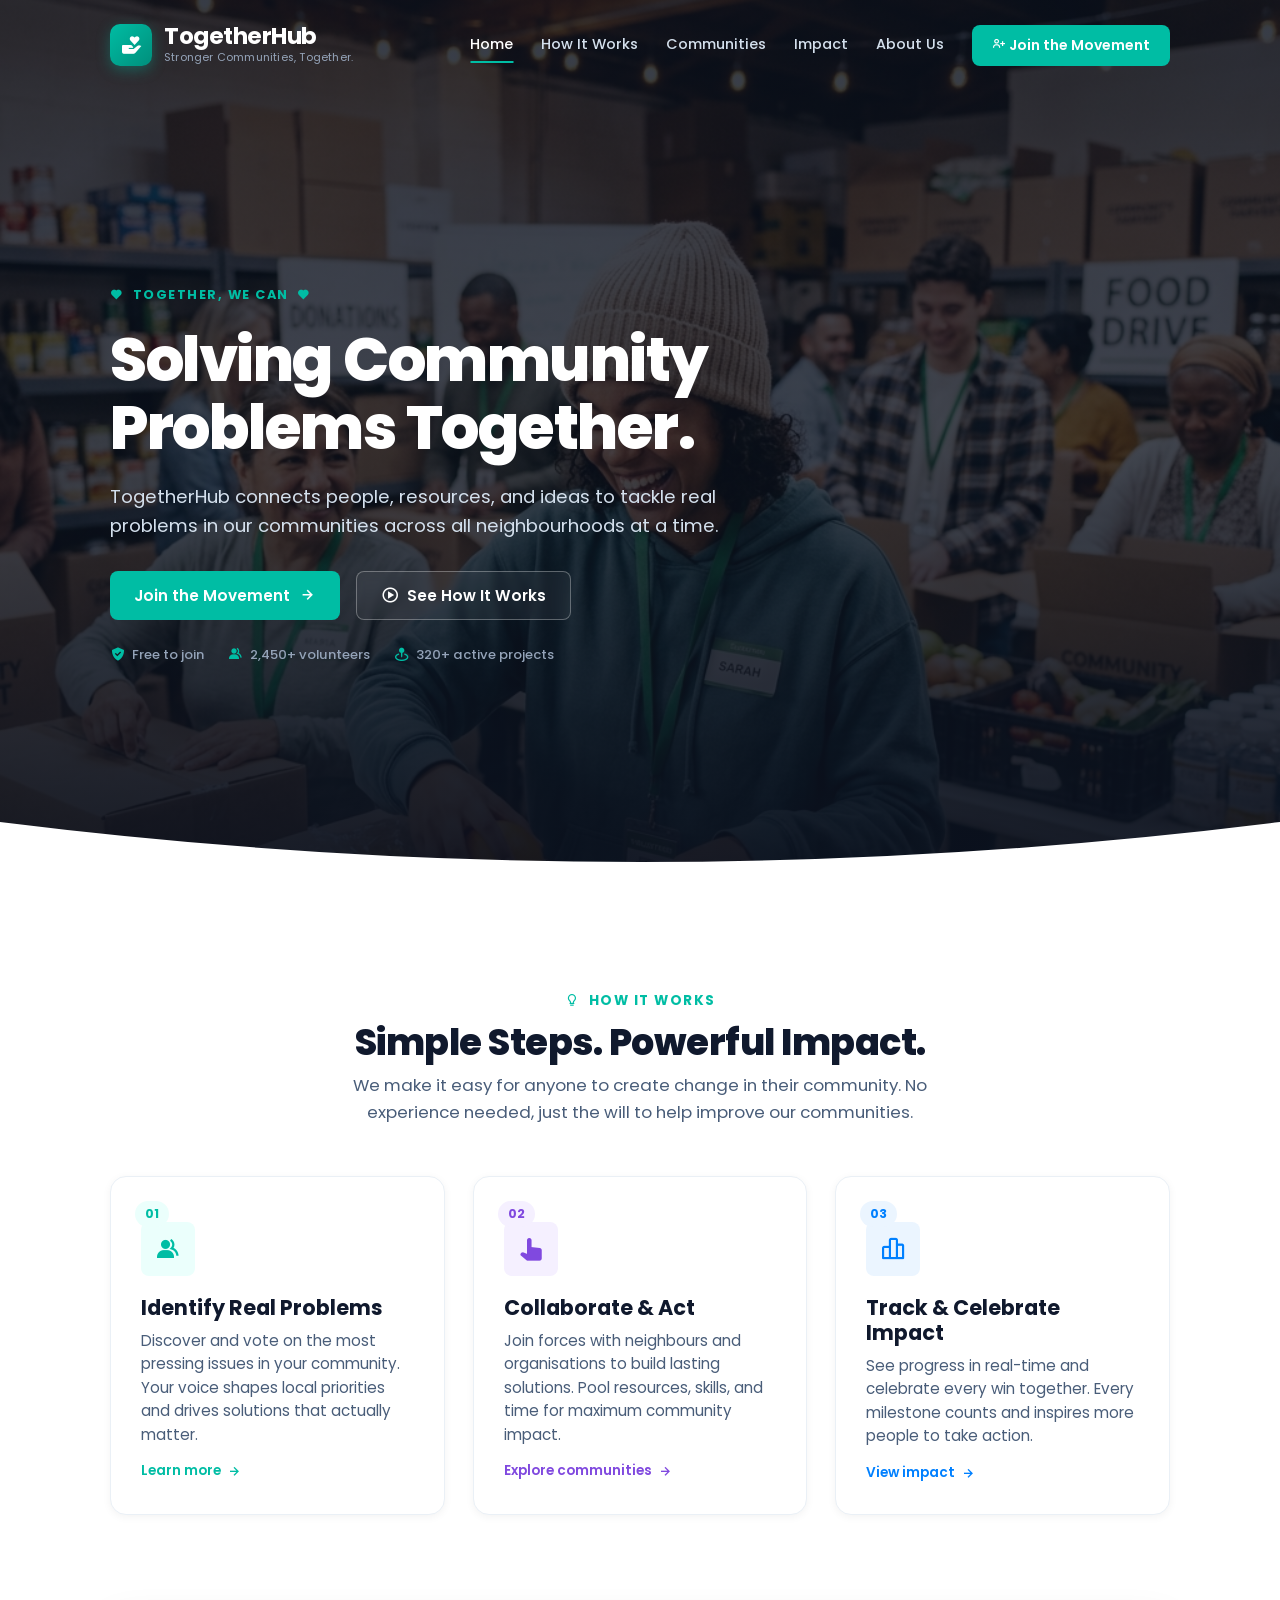
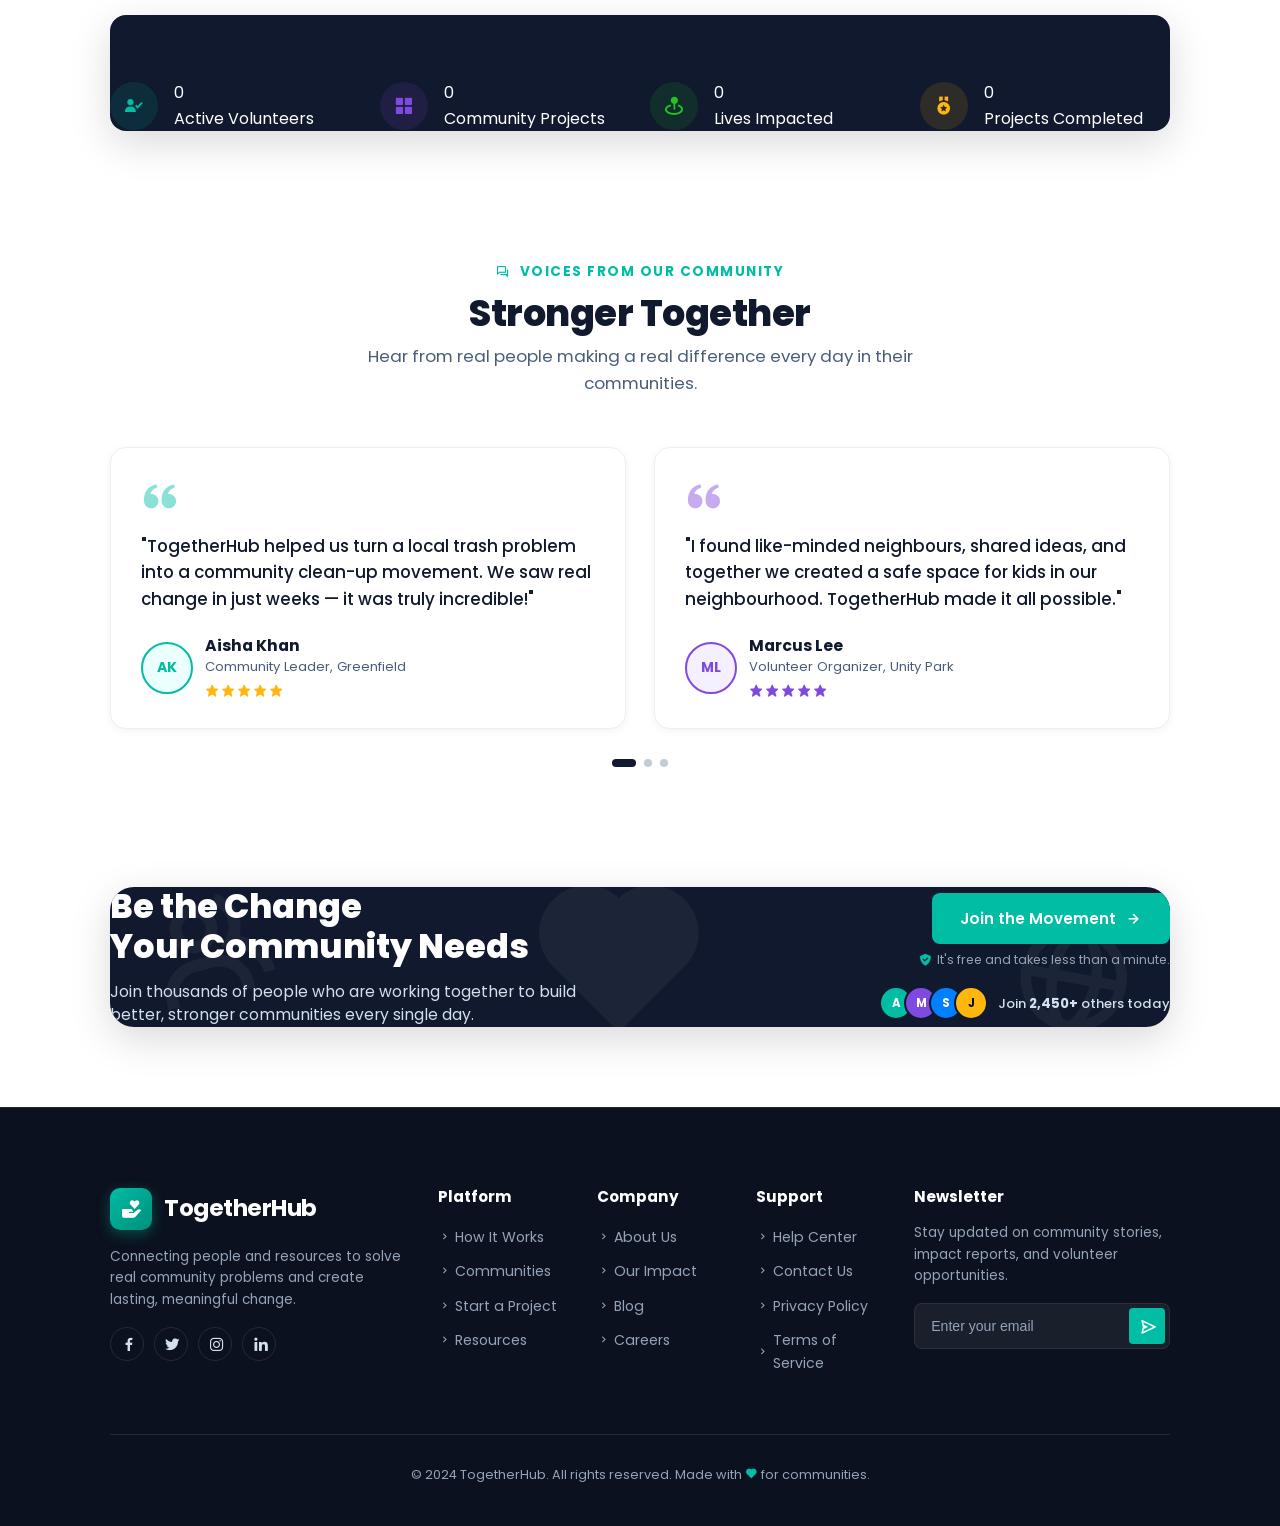
==== index.html @ 61bf92a9 "I refactored the  code structure for improved readability and maintainability" ====
<!DOCTYPE html>
<html lang="en">
<head>
  <meta charset="UTF-8">
  <meta name="viewport" content="width=device-width, initial-scale=1.0">
  <meta name="description" content="TogetherHub connects people, resources, and ideas to solve community problems and create positive local impact. Join the movement today.">
  <title>TogetherHub | Empowering Communities</title>

  <!-- Boxicons Icon Library -->
  <link href='https://unpkg.com/boxicons@2.1.4/css/boxicons.min.css' rel='stylesheet'>
  <!-- Font Awesome Icon Library -->
  <link rel="stylesheet" href="https://cdnjs.cloudflare.com/ajax/libs/font-awesome/6.5.0/css/all.min.css">
  <link rel="stylesheet" href="style.css">

</head>
<body>

  <!-- DYNAMIC STICKY NAVIGATION HEADER-->
  <header>
    <div class="container flex-between">

      <!-- Brand Logo — uses logo-icon-box with Boxicon -->
      <a href="index.html" class="logo-link" id="logo-anchor">
        <div class="logo-icon-box">
          <i class='bx bxs-donate-heart'></i>
        </div>
        <div class="logo-text-wrapper">
          <span class="logo-title">TogetherHub</span>
          <span class="logo-subtitle">Stronger Communities, Together.</span>
        </div>
      </a>

      <!-- Desktop Navigation Menu -->
      <nav class="nav-menu" id="navigation-bar">
        <a href="index.html"        class="nav-link active">Home</a>
        <a href="how-it-works.html" class="nav-link">How It Works</a>
        <a href="communities.html"  class="nav-link">Communities</a>
        <a href="impact.html"       class="nav-link">Impact</a>
        <a href="about-us.html"     class="nav-link">About Us</a>
        <button class="btn-header" data-modal-target="modal-join">
          <i class='bx bx-user-plus'></i> Join the Movement
        </button>
      </nav>

      <!-- Mobile Hamburger Trigger -->
      <div class="menu-toggle" id="mobile-menu-trigger">
        <span></span><span></span><span></span>
      </div>
    </div>
  </header>

  <!-- HERO SECTION -->
  <section class="hero" id="hero-showcase">
    <div class="container">
      <div class="hero-content">

        <!-- Tagline badge -->
        <span class="hero-badge">
          <i class='bx bxs-heart'></i>
          Together, We Can
          <i class='bx bxs-heart'></i>
        </span>

        <!-- Main headline -->
        <h1 class="hero-title">Solving Community<br>Problems Together.</h1>

        <!-- Supporting description -->
        <p class="hero-description">
          TogetherHub connects people, resources, and ideas to tackle real problems in
          our communities across all neighbourhoods at a time.
        </p>

        <!-- Call to action buttons -->
        <div class="hero-cta">
          <button class="btn btn-primary" data-modal-target="modal-join">
            Join the Movement <i class='bx bx-right-arrow-alt'></i>
          </button>
          <button class="btn btn-secondary" data-modal-target="modal-video">
            <i class='bx bx-play-circle'></i> See How It Works
          </button>
        </div>

        <!-- Quick trust signals -->
        <div class="hero-trust">
          <div class="trust-item">
            <i class='bx bxs-check-shield'></i>
            <span>Free to join</span>
          </div>
          <div class="trust-item">
            <i class='bx bxs-group'></i>
            <span>2,450+ volunteers</span>
          </div>
          <div class="trust-item">
            <i class='bx bxs-map-pin'></i>
            <span>320+ active projects</span>
          </div>
        </div>
      </div>
    </div>

    <!-- Organic convex curve cutout at bottom -->
    <div class="hero-curve-container">
      <svg class="hero-curve-svg" viewBox="0 0 1440 80" preserveAspectRatio="none" xmlns="http://www.w3.org/2000/svg">
        <path d="M0,0 Q720,80 1440,0 L1440,80 L0,80 Z"></path>
      </svg>
    </div>
  </section>

  <!-- HOW IT WORKS — 3 FLEXBOX CARDS-->
  <section class="card-section" id="how-it-works-preview">
    <div class="container">
      <div class="section-header">
        <span class="section-tagline">
          <i class='bx bx-bulb'></i> How It Works
        </span>
        <h2 class="section-title">Simple Steps. Powerful Impact.</h2>
        <p class="section-subtitle">
          We make it easy for anyone to create change in their community. No experience needed, just the will to help improve our communities.
        </p>
      </div>

      <!-- Three Flexbox Step Cards -->
      <div class="card-grid" id="steps-card-layout">

        <!-- Card 01: Identify -->
        <article class="card-item step-1">
          <span class="card-badge-num">01</span>
          <div class="card-icon-box flex-center">
            <i class='bx bxs-group'></i>
          </div>
          <h3 class="card-title">Identify Real Problems</h3>
          <p class="card-desc">
            Discover and vote on the most pressing issues in your community.
            Your voice shapes local priorities and drives solutions that actually matter.
          </p>
          <a href="how-it-works.html" class="card-cta-link">
            Learn more <i class='bx bx-right-arrow-alt'></i>
          </a>
        </article>

        <!-- Card 02: Collaborate -->
        <article class="card-item step-2">
          <span class="card-badge-num">02</span>
          <div class="card-icon-box flex-center">
            <i class='bx bxs-hand-up'></i>
          </div>
          <h3 class="card-title">Collaborate &amp; Act</h3>
          <p class="card-desc">
            Join forces with neighbours and organisations to build lasting solutions.
            Pool resources, skills, and time for maximum community impact.
          </p>
          <a href="communities.html" class="card-cta-link">
            Explore communities <i class='bx bx-right-arrow-alt'></i>
          </a>
        </article>

        <!-- Card 03: Track -->
        <article class="card-item step-3">
          <span class="card-badge-num">03</span>
          <div class="card-icon-box flex-center">
            <i class='bx bx-bar-chart-alt-2'></i>
          </div>
          <h3 class="card-title">Track &amp; Celebrate Impact</h3>
          <p class="card-desc">
            See progress in real-time and celebrate every win together.
            Every milestone counts and inspires more people to take action.
          </p>
          <a href="impact.html" class="card-cta-link">
            View impact <i class='bx bx-right-arrow-alt'></i>
          </a>
        </article>

      </div>
    </div>
  </section>

  <!-- REAL IMPACT STATS BANNER-->
  <section class="stats-banner-section" id="impact-banner">
    <div class="container">
      <div class="stats-banner-box">
        <h2 class="stats-banner-title">Real Impact. Real Change.</h2>

        <div class="stats-banner-grid">

          <!-- Stat 1: Volunteers -->
          <div class="stats-banner-item volunteers">
            <div class="stats-banner-icon flex-center">
              <i class='bx bxs-user-check'></i>
            </div>
            <div class="stats-banner-text">
              <!-- data-target triggers count-up animation; data-suffix sets the unit -->
              <span class="stats-number" data-target="2450" data-suffix="+">0</span>
              <span class="stats-label">Active Volunteers</span>
            </div>
          </div>

          <!-- Stat 2: Projects -->
          <div class="stats-banner-item projects">
            <div class="stats-banner-icon flex-center">
              <i class='bx bxs-grid-alt'></i>
            </div>
            <div class="stats-banner-text">
              <span class="stats-number" data-target="320" data-suffix="+">0</span>
              <span class="stats-label">Community Projects</span>
            </div>
          </div>

          <!-- Stat 3: Lives Impacted -->
          <div class="stats-banner-item impacted">
            <div class="stats-banner-icon flex-center">
              <i class='bx bxs-map-pin'></i>
            </div>
            <div class="stats-banner-text">
              <span class="stats-number" data-target="18750" data-suffix="+">0</span>
              <span class="stats-label">Lives Impacted</span>
            </div>
          </div>

          <!-- Stat 4: Completion Rate -->
          <div class="stats-banner-item completed">
            <div class="stats-banner-icon flex-center">
              <i class='bx bxs-medal'></i>
            </div>
            <div class="stats-banner-text">
              <span class="stats-number" data-target="95" data-suffix="%">0</span>
              <span class="stats-label">Projects Completed</span>
            </div>
          </div>

        </div>
      </div>
    </div>
  </section>

  <!-- =========================================
       STRONGER TOGETHER — TESTIMONIALS
       ========================================= -->
  <section class="testimonials-section" id="voice-stories">
    <div class="container">
      <div class="section-header">
        <span class="section-tagline">
          <i class='bx bx-conversation'></i> Voices From Our Community
        </span>
        <h2 class="section-title">Stronger Together</h2>
        <p class="section-subtitle">
          Hear from real people making a real difference every day in their communities.
        </p>
      </div>

      <!-- Testimonial Flexbox Grid -->
      <div class="testimonial-grid">

        <!-- Card 1: Aisha Khan -->
        <article class="testimonial-card-item">
          <!-- Boxicon quote icon replaces old SVG -->
          <i class='bx bxs-quote-alt-left testimonial-quote-icon'></i>
          <p class="testimonial-quote-text">
            "TogetherHub helped us turn a local trash problem into a community clean-up
            movement. We saw real change in just weeks — it was truly incredible!"
          </p>
          <div class="testimonial-author-box">
            <!-- Initials avatar replaces SVG placeholder -->
            <div class="testimonial-avatar-img avatar-teal">AK</div>
            <div class="testimonial-author-info">
              <span class="testimonial-author-name">Aisha Khan</span>
              <span class="testimonial-author-role">Community Leader, Greenfield</span>
              <div class="testimonial-stars">
                <i class='bx bxs-star'></i><i class='bx bxs-star'></i>
                <i class='bx bxs-star'></i><i class='bx bxs-star'></i>
                <i class='bx bxs-star'></i>
              </div>
            </div>
          </div>
        </article>

        <!-- Card 2: Marcus Lee -->
        <article class="testimonial-card-item">
          <i class='bx bxs-quote-alt-left testimonial-quote-icon purple-quote'></i>
          <p class="testimonial-quote-text">
            "I found like-minded neighbours, shared ideas, and together we created a
            safe space for kids in our neighbourhood. TogetherHub made it all possible."
          </p>
          <div class="testimonial-author-box">
            <div class="testimonial-avatar-img avatar-purple">ML</div>
            <div class="testimonial-author-info">
              <span class="testimonial-author-name">Marcus Lee</span>
              <span class="testimonial-author-role">Volunteer Organizer, Unity Park</span>
              <div class="testimonial-stars purple-stars">
                <i class='bx bxs-star'></i><i class='bx bxs-star'></i>
                <i class='bx bxs-star'></i><i class='bx bxs-star'></i>
                <i class='bx bxs-star'></i>
              </div>
            </div>
          </div>
        </article>

      </div>

      <!-- Carousel dot indicators -->
      <div class="testimonial-dots" id="carousel-indicators">
        <span class="testimonial-dot active"></span>
        <span class="testimonial-dot"></span>
        <span class="testimonial-dot"></span>
      </div>
    </div>
  </section>

  <!-- =========================================
       BE THE CHANGE — CTA BANNER
       ========================================= -->
  <section class="cta-banner-section" id="be-the-change">
    <div class="container">
      <div class="cta-banner-box">

        <!-- Decorative background icons (aria-hidden so screen readers skip) -->
        <div class="cta-backdrop-icons" aria-hidden="true">
          <i class='bx bx-group cta-bg-icon'></i>
          <i class='bx bxs-heart cta-bg-icon'></i>
          <i class='bx bx-globe cta-bg-icon'></i>
        </div>

        <!-- Left text content -->
        <div class="cta-banner-content">
          <h2 class="cta-banner-title">Be the Change<br>Your Community Needs</h2>
          <p class="cta-banner-desc">
            Join thousands of people who are working together to build better,
            stronger communities every single day.
          </p>
        </div>

        <!-- Right CTA and avatar group -->
        <div class="cta-banner-actions">
          <div class="cta-banner-btn-wrap">
            <button class="btn btn-primary" data-modal-target="modal-join" style="padding: 14px 28px;">
              Join the Movement <i class='bx bx-right-arrow-alt'></i>
            </button>
            <span class="cta-banner-meta">
              <i class='bx bxs-check-shield'></i>
              It's free and takes less than a minute.
            </span>
          </div>

          <!-- Overlapping avatar cluster -->
          <div class="avatar-group-wrap">
            <div class="avatar-group">
              <div class="avatar-group-item avatar-teal-sm">A</div>
              <div class="avatar-group-item avatar-purple-sm">M</div>
              <div class="avatar-group-item avatar-blue-sm">S</div>
              <div class="avatar-group-item avatar-yellow-sm">J</div>
            </div>
            <span class="avatar-group-text">Join <strong>2,450+</strong> others today</span>
          </div>
        </div>

      </div>
    </div>
  </section>

  <!-- =========================================
       5-COLUMN PREMIUM FOOTER
       ========================================= -->
  <footer>
    <div class="container">
      <div class="footer-top">

        <!-- Column 1: Brand -->
        <div class="footer-brand-col">
          <a href="index.html" class="logo-link">
            <div class="logo-icon-box">
              <i class='bx bxs-donate-heart'></i>
            </div>
            <div class="logo-text-wrapper">
              <span class="logo-title" style="color: var(--text-light);">TogetherHub</span>
            </div>
          </a>
          <p class="footer-brand-desc">
            Connecting people and resources to solve real community problems
            and create lasting, meaningful change.
          </p>
          <div class="footer-socials">
            <a href="#" class="footer-social-btn flex-center" aria-label="Facebook"><i class='bx bxl-facebook'></i></a>
            <a href="#" class="footer-social-btn flex-center" aria-label="Twitter"><i class='bx bxl-twitter'></i></a>
            <a href="#" class="footer-social-btn flex-center" aria-label="Instagram"><i class='bx bxl-instagram'></i></a>
            <a href="#" class="footer-social-btn flex-center" aria-label="LinkedIn"><i class='bx bxl-linkedin'></i></a>
          </div>
        </div>

        <!-- Column 2: Platform -->
        <div class="footer-links-col">
          <h4 class="footer-col-title">Platform</h4>
          <ul class="footer-links-list">
            <li><a href="how-it-works.html" class="footer-link"><i class='bx bx-chevron-right'></i> How It Works</a></li>
            <li><a href="communities.html"  class="footer-link"><i class='bx bx-chevron-right'></i> Communities</a></li>
            <li><a href="communities.html"  class="footer-link"><i class='bx bx-chevron-right'></i> Start a Project</a></li>
            <li><a href="#"               class="footer-link"><i class='bx bx-chevron-right'></i> Resources</a></li>
          </ul>
        </div>

        <!-- Column 3: Company -->
        <div class="footer-links-col">
          <h4 class="footer-col-title">Company</h4>
          <ul class="footer-links-list">
            <li><a href="about-us.html" class="footer-link"><i class='bx bx-chevron-right'></i> About Us</a></li>
            <li><a href="impact.html"   class="footer-link"><i class='bx bx-chevron-right'></i> Our Impact</a></li>
            <li><a href="#"           class="footer-link"><i class='bx bx-chevron-right'></i> Blog</a></li>
            <li><a href="#"           class="footer-link"><i class='bx bx-chevron-right'></i> Careers</a></li>
          </ul>
        </div>

        <!-- Column 4: Support -->
        <div class="footer-links-col">
          <h4 class="footer-col-title">Support</h4>
          <ul class="footer-links-list">
            <li><a href="#" class="footer-link"><i class='bx bx-chevron-right'></i> Help Center</a></li>
            <li><a href="#" class="footer-link"><i class='bx bx-chevron-right'></i> Contact Us</a></li>
            <li><a href="#" class="footer-link"><i class='bx bx-chevron-right'></i> Privacy Policy</a></li>
            <li><a href="#" class="footer-link"><i class='bx bx-chevron-right'></i> Terms of Service</a></li>
          </ul>
        </div>

        <!-- Column 5: Newsletter -->
        <div class="footer-news-col">
          <h4 class="footer-col-title" style="cursor:default;">Newsletter</h4>
          <p class="footer-news-desc">
            Stay updated on community stories, impact reports, and volunteer opportunities.
          </p>
          <form class="footer-news-form">
            <input type="email" class="footer-news-input" placeholder="Enter your email" required aria-label="Email address">
            <button type="submit" class="footer-news-btn flex-center">
              <i class='bx bx-send'></i>
            </button>
          </form>
        </div>

      </div>

      <div class="footer-bottom">
        <span>
          &copy; 2024 TogetherHub. All rights reserved.
          Made with <i class='bx bxs-heart' style="color: var(--primary-teal);"></i> for communities.
        </span>
      </div>
    </div>
  </footer>

  <!-- =========================================
       MODAL: JOIN THE MOVEMENT
       ========================================= -->
  <div class="modal-overlay" id="modal-join">
    <div class="modal-content">
      <button class="modal-close" aria-label="Close modal">&times;</button>
      <div class="modal-icon-header">
        <i class='bx bxs-donate-heart'></i>
      </div>
      <h3 class="modal-title">Join TogetherHub Today</h3>
      <p class="modal-desc">
        Create your local profile in under two minutes. Connect with your community and
        join ongoing projects making a real difference.
      </p>
      <form class="validated-form" data-form-type="Profile Signup">
        <div class="form-group">
          <label class="form-label" for="join-name"><i class='bx bx-user'></i> Full Name</label>
          <input type="text" id="join-name" class="form-input" placeholder="Jane Doe" required>
        </div>
        <div class="form-group">
          <label class="form-label" for="join-email"><i class='bx bx-envelope'></i> Email Address</label>
          <input type="email" id="join-email" class="form-input" placeholder="jane@example.com" required>
        </div>
        <div class="form-group">
          <label class="form-label" for="join-location"><i class='bx bx-map-pin'></i> Zip / Postal Code</label>
          <input type="text" id="join-location" class="form-input" placeholder="10001" required>
        </div>
        <button type="submit" class="btn btn-primary btn-form-submit">
          <i class='bx bx-rocket'></i> Register and Get Started
        </button>
      </form>
    </div>
  </div>

  <!-- =========================================
       MODAL: VIDEO WALKTHROUGH
       ========================================= -->
  <div class="modal-overlay" id="modal-video">
    <div class="modal-content" style="max-width:700px; padding:1.5rem; background-color:var(--dark-bg);">
      <button class="modal-close" style="color:var(--text-light);" aria-label="Close modal">&times;</button>
      <div class="video-container" style="position:relative; padding-bottom:56.25%; height:0; overflow:hidden; border-radius:var(--border-radius-sm); margin-top:1.5rem;">
        <iframe
          style="position:absolute; top:0; left:0; width:100%; height:100%; border:none;"
          src="https://www.youtube.com/embed/dQw4w9WgXcQ"
          title="TogetherHub Concept Walkthrough"
          allow="accelerometer; autoplay; clipboard-write; encrypted-media; gyroscope; picture-in-picture"
          allowfullscreen>
        </iframe>
      </div>
    </div>
  </div>

  <!-- Toast Notification Container -->
  <div class="toast-container"></div>

  <!-- Main JavaScript Engine -->
  <script src="main.js"></script>
</body>
</html>
---- style.css ----
/* --- GOOGLE FONTS IMPORT --- */
@import url('https://fonts.googleapis.com/css2?family=Poppins:wght@300;400;500;600;700;800&display=swap');

/* --- CUSTOM PROPERTIES & CORE DESIGN SYSTEM --- */
:root {
  /* Color Palette - Exactly matching the uploaded mockup */
  --primary-teal: hsl(172, 100%, 37%);       /* Mockup Teal */
  --primary-teal-hover: hsl(172, 100%, 32%); /* Darker teal for active/hover */
  --primary-teal-light: hsl(172, 100%, 96%); /* Light teal background for Card 01 */
  
  --accent-purple: hsl(262, 70%, 58%);       /* Mockup Purple for Card 02 */
  --accent-purple-light: hsl(262, 100%, 97%);/* Light purple background */
  
  --accent-blue: hsl(210, 100%, 50%);        /* Mockup Blue for Card 03 */
  --accent-blue-light: hsl(210, 100%, 96%);  /* Light blue background */
  
  --accent-yellow: hsl(42, 100%, 53%);       /* Mockup Yellow Star */
  --accent-yellow-light: hsl(42, 100%, 96%); /* Light yellow background */

  --dark-bg: hsl(222, 47%, 8%);              /* Dark background matching header/hero/footer */
  --dark-banner: hsl(222, 47%, 12%);          /* Mockup dark blue stats/CTA banner */
  --dark-border: hsl(222, 30%, 18%);          /* Subtle dark dividers */
  
  --light-bg: hsl(0, 0%, 100%);               /* White body background */
  --light-bg-alt: hsl(210, 40%, 98%);         /* Very light grey-blue */
  
  --text-dark: hsl(222, 47%, 12%);            /* Bold headline text */
  --text-dark-secondary: hsl(215, 25%, 38%);  /* Muted descriptions */
  --text-dark-muted: hsl(215, 16%, 57%);      /* Placeholder texts */
  
  --text-light: hsl(0, 0%, 100%);             /* Light texts */
  --text-light-secondary: hsl(210, 40%, 88%); /* Subheadings in dark boxes */
  --text-light-muted: hsl(215, 20%, 65%);     /* Muted header taglines */
  
  /* Typography Scale — Poppins for all text */
  --font-family-title: 'Poppins', system-ui, sans-serif;
  --font-family-body: 'Poppins', system-ui, sans-serif;
  
  /* Component Defaults */
  --border-radius-sm: 8px;
  --border-radius-md: 16px;
  --border-radius-lg: 24px;
  --border-radius-full: 9999px;
  
  --transition-fast: 0.2s cubic-bezier(0.4, 0, 0.2, 1);
  --transition-normal: 0.3s cubic-bezier(0.4, 0, 0.2, 1);
  --transition-slow: 0.6s cubic-bezier(0.4, 0, 0.2, 1);
  
  --shadow-sm: 0 2px 8px rgba(0, 0, 0, 0.05);
  --shadow-md: 0 8px 30px rgba(0, 0, 0, 0.08);
  --shadow-lg: 0 12px 40px rgba(0, 0, 0, 0.15);
  --shadow-teal: 0 0 20px rgba(0, 184, 165, 0.3);
  
  --header-height: 90px;
  --max-width-content: 1100px;
}

/* --- RESET & BASIC LAYOUT --- */
*, *::before, *::after {
  box-sizing: border-box;
  margin: 0;
  padding: 0;
}

html {
  scroll-behavior: smooth;
  font-size: 16px;
}

body {
  font-family: var(--font-family-body);
  background-color: var(--light-bg);
  color: var(--text-dark);
  line-height: 1.6;
  -webkit-font-smoothing: antialiased;
}

h1, h2, h3, h4, h5, h6 {
  font-family: var(--font-family-title);
  color: var(--text-dark);
  font-weight: 700;
  line-height: 1.2;
}

a {
  text-decoration: none;
  color: inherit;
  transition: var(--transition-fast);
}

ul {
  list-style: none;
}

img {
  max-width: 100%;
  height: auto;
  display: block;
}

button {
  cursor: pointer;
  font-family: inherit;
  border: none;
  background: none;
  outline: none;
}

/* --- LAYOUT UTILITIES (Flexbox Center) --- */
.container {
  width: 100%;
  max-width: var(--max-width-content);
  margin-left: auto;
  margin-right: auto;
  padding-left: 20px;
  padding-right: 20px;
}

.flex-row {
  display: flex;
  flex-direction: row;
}

.flex-column {
  display: flex;
  flex-direction: column;
}

.flex-wrap {
  flex-wrap: wrap;
}

.flex-center {
  display: flex;
  justify-content: center;
  align-items: center;
}

.flex-between {
  display: flex;
  justify-content: space-between;
  align-items: center;
}

.flex-align-center {
  display: flex;
  align-items: center;
}

/* --- STICKY NAV SYSTEM --- */
header {
  position: absolute;
  top: 0;
  left: 0;
  width: 100%;
  height: var(--header-height);
  z-index: 1000;
  transition: var(--transition-normal);
  background: transparent;
}

header.sticky {
  position: fixed;
  background: hsla(222, 47%, 8%, 0.95);
  backdrop-filter: blur(12px);
  box-shadow: 0 4px 30px rgba(0, 0, 0, 0.15);
  height: 80px;
  border-bottom: 1px solid var(--dark-border);
}

header .container {
  height: 100%;
}

.logo-link {
  display: flex;
  align-items: center;
  gap: 12px;
}

/* Icon-box logo — boxicon inside a teal pill */
.logo-icon-box {
  width: 42px;
  height: 42px;
  background: linear-gradient(135deg, var(--primary-teal), hsl(172, 100%, 28%));
  border-radius: 10px;
  display: flex;
  align-items: center;
  justify-content: center;
  color: var(--text-light);
  font-size: 1.45rem;
  flex-shrink: 0;
  transition: var(--transition-normal);
  box-shadow: 0 4px 14px hsla(172, 100%, 37%, 0.35);
}

.logo-link:hover .logo-icon-box {
  transform: rotate(-8deg) scale(1.08);
  box-shadow: 0 6px 20px hsla(172, 100%, 37%, 0.5);
}

.logo-text-wrapper {
  display: flex;
  flex-direction: column;
}

.logo-title {
  font-family: var(--font-family-title);
  font-size: 1.45rem;
  font-weight: 700;
  color: var(--text-light);
  line-height: 1.1;
  letter-spacing: -0.5px;
}

.logo-subtitle {
  font-size: 0.68rem;
  color: var(--text-light-muted);
  font-weight: 400;
  letter-spacing: 0.2px;
}

.nav-menu {
  display: flex;
  align-items: center;
  gap: 28px;
}

.nav-link {
  font-size: 0.9rem;
  font-weight: 500;
  color: var(--text-light-secondary);
  padding: 6px 0;
  position: relative;
}

.nav-link:hover {
  color: var(--text-light);
}

/* Horizontal line under active navigation node */
.nav-link::after {
  content: '';
  position: absolute;
  bottom: 0;
  left: 50%;
  width: 0;
  height: 2px;
  background-color: var(--primary-teal);
  transition: var(--transition-normal);
  transform: translateX(-50%);
}

.nav-link.active {
  color: var(--text-light);
}

.nav-link.active::after {
  width: 100%;
}

.nav-link:hover::after {
  width: 100%;
}

/* Action button header */
.btn-header {
  padding: 10px 20px;
  border-radius: var(--border-radius-sm);
  background-color: var(--primary-teal);
  color: var(--text-light);
  font-weight: 600;
  font-size: 0.88rem;
  transition: var(--transition-normal);
}

.btn-header:hover {
  background-color: var(--primary-teal-hover);
  transform: translateY(-1px);
  box-shadow: var(--shadow-teal);
}

/* Menu Toggle Icon Mobile */
.menu-toggle {
  display: none;
  flex-direction: column;
  justify-content: space-between;
  width: 26px;
  height: 18px;
  cursor: pointer;
  z-index: 1100;
}

.menu-toggle span {
  display: block;
  height: 2.5px;
  width: 100%;
  background-color: var(--text-light);
  border-radius: var(--border-radius-full);
  transition: var(--transition-normal);
}

/* --- BUTTON COMPONENTS --- */
.btn {
  display: inline-flex;
  align-items: center;
  justify-content: center;
  gap: 8px;
  padding: 12px 24px;
  border-radius: var(--border-radius-sm);
  font-weight: 600;
  font-size: 0.95rem;
  transition: var(--transition-normal);
  position: relative;
}

.btn-primary {
  background-color: var(--primary-teal);
  color: var(--text-light);
}

.btn-primary:hover {
  background-color: var(--primary-teal-hover);
  transform: translateY(-2px);
  box-shadow: var(--shadow-teal);
}

.btn-primary svg {
  transition: var(--transition-fast);
}

.btn-primary:hover svg {
  transform: translateX(3px);
}

.btn-secondary {
  border: 1px solid rgba(255, 255, 255, 0.3);
  color: var(--text-light);
  background-color: rgba(255, 255, 255, 0.05);
  backdrop-filter: blur(4px);
}

.btn-secondary:hover {
  background-color: var(--text-light);
  color: var(--dark-bg);
  border-color: var(--text-light);
  transform: translateY(-2px);
}

.btn-secondary svg {
  transition: var(--transition-fast);
}

.btn-secondary:hover svg {
  transform: scale(1.1);
}

.btn-outline-teal {
  border: 2px solid var(--primary-teal);
  color: var(--primary-teal);
  background-color: transparent;
  font-weight: 600;
}

.btn-outline-teal:hover {
  background-color: var(--primary-teal);
  color: var(--text-light);
  transform: translateY(-2px);
  box-shadow: var(--shadow-teal);
}

/* --- THE HERO AREA --- */
.hero {
  position: relative;
  background-color: var(--dark-bg);
  background-image: linear-gradient(
      180deg,
      rgba(11, 17, 30, 0.82) 0%,
      rgba(11, 17, 30, 0.76) 50%,
      rgba(11, 17, 30, 0.96) 100%
    ),
    url('assets/hero-bg.png');
  background-size: cover;
  background-position: center 25%;
  background-repeat: no-repeat;
  min-height: 100vh;
  padding-top: calc(var(--header-height) + 80px);
  padding-bottom: 120px;
  color: var(--text-light);
  display: flex;
  align-items: center;
  overflow: hidden;
}

.hero-content {
  max-width: 620px;
  position: relative;
  z-index: 10;
  display: flex;
  flex-direction: column;
  gap: 20px;
}

.hero-badge {
  display: inline-flex;
  align-items: center;
  gap: 8px;
  font-size: 0.8rem;
  font-weight: 700;
  letter-spacing: 1.5px;
  color: var(--primary-teal);
  text-transform: uppercase;
}

.hero-title {
  font-size: 3.8rem;
  font-weight: 800;
  color: var(--text-light);
  line-height: 1.12;
  letter-spacing: -1.5px;
}

.hero-description {
  font-size: 1.15rem;
  color: var(--text-light-secondary);
  line-height: 1.6;
  font-weight: 400;
}

.hero-cta {
  display: flex;
  gap: 16px;
  margin-top: 10px;
}

/* Smooth organic curved cutout matching reference mockup */
.hero-curve-container {
  position: absolute;
  bottom: -2px;
  left: 0;
  width: 100%;
  line-height: 0;
  z-index: 20;
}

.hero-curve-svg {
  width: 100%;
  height: 80px;
  fill: var(--light-bg);
}

/* --- "SIMPLE STEPS" CARD SECTION --- */
.card-section {
  padding: 90px 0;
  background-color: var(--light-bg);
}

.section-header {
  text-align: center;
  margin-bottom: 50px;
  max-width: 600px;
  margin-left: auto;
  margin-right: auto;
  display: flex;
  flex-direction: column;
  gap: 8px;
}

.section-tagline {
  color: var(--primary-teal);
  font-size: 0.85rem;
  font-weight: 700;
  text-transform: uppercase;
  letter-spacing: 1.5px;
  
}

.section-title {
  font-size: 2.3rem;
  font-weight: 800;
  color: var(--text-dark);
  letter-spacing: -0.5px;
}

.section-subtitle {
  color: var(--text-dark-secondary);
  font-size: 1.05rem;
  font-weight: 400;
}

/* The horizontal Flexbox grid */
.card-grid {
  display: flex;
  flex-direction: row;
  justify-content: space-between;
  gap: 28px;
  width: 100%;
}

/* Three Spec Cards */
.card-item {
  display: flex;
  flex-direction: column;
  background-color: var(--light-bg);
  border: 1px solid hsl(210, 40%, 94%);
  border-radius: var(--border-radius-md);
  padding: 30px;
  flex: 1 1 30%;
  transition: all var(--transition-normal);
  box-shadow: var(--shadow-sm);
  position: relative;
}

.card-item:hover {
  transform: translateY(-6px);
  box-shadow: var(--shadow-md);
}

/* Pill badge inside cards */
.card-badge-num {
  position: absolute;
  top: 24px;
  left: 24px;
  font-size: 0.78rem;
  font-weight: 700;
  padding: 3px 10px;
  border-radius: var(--border-radius-full);
}

/* Icon box matching mock color schemes */
.card-icon-box {
  width: 54px;
  height: 54px;
  border-radius: var(--border-radius-sm);
  margin-bottom: 20px;
  margin-top: 15px;
  transition: var(--transition-normal);
}

/* Support both SVG and bx icon in card boxes */
.card-icon-box i,
.card-icon-box svg {
  font-size: 1.7rem;
  width: 26px;
  height: 26px;
}

.card-title {
  font-size: 1.3rem;
  font-weight: 700;
  color: var(--text-dark);
  margin-bottom: 8px;
}

.card-desc {
  color: var(--text-dark-secondary);
  font-size: 0.95rem;
  line-height: 1.55;
}

/* Individual card badges styling */
.card-item.step-1 .card-badge-num {
  background-color: var(--primary-teal-light);
  color: var(--primary-teal);
}
.card-item.step-1 .card-icon-box {
  background-color: var(--primary-teal-light);
  color: var(--primary-teal);
}

.card-item.step-2 .card-badge-num {
  background-color: var(--accent-purple-light);
  color: var(--accent-purple);
}
.card-item.step-2 .card-icon-box {
  background-color: var(--accent-purple-light);
  color: var(--accent-purple);
}

.card-item.step-3 .card-badge-num {
  background-color: var(--accent-blue-light);
  color: var(--accent-blue);
}
.card-item.step-3 .card-icon-box {
  background-color: var(--accent-blue-light);
  color: var(--accent-blue);
}

/* --- THE REAL IMPACT STATS BANNER --- */
.stats-banner-section {
  padding: 10px 0 50px;
}

.stats-banner-box {
  background-color: var(--dark-banner);
  border-radius: var(--border-radius-md);
  padding: 40px var(--space-lg);
  color: var(--text-light);
  display: flex;
  flex-direction: column;
  align-items: center;
  box-shadow: var(--shadow-lg);
}

.stats-banner-title {
  font-family: var(--font-family-title);
  font-size: 1.6rem;
  font-weight: 800;
  margin-bottom: 35px;
  letter-spacing: -0.5px;
}

.stats-banner-grid {
  display: flex;
  flex-direction: row;
  justify-content: space-between;
  width: 100%;
  gap: 20px;
}

.stats-banner-item {
  display: flex;
  align-items: center;
  gap: 16px;
  flex: 1 1 23%;
}

.stats-banner-icon {
  width: 48px;
  height: 48px;
  border-radius: var(--border-radius-full);
  background-color: rgba(255, 255, 255, 0.08);
  flex-shrink: 0;
}

/* Support both SVG and bx icon in stats icons */
.stats-banner-icon i,
.stats-banner-icon svg {
  font-size: 1.35rem;
  width: 22px;
  height: 22px;
}

.stats-banner-text {
  display: flex;
  flex-direction: column;
}

.stats-banner-number {
  font-family: var(--font-family-title);
  font-size: 1.65rem;
  font-weight: 800;
  line-height: 1.1;
}

.stats-banner-label {
  font-size: 0.85rem;
  color: var(--text-light-secondary);
  font-weight: 400;
}

/* Custom icon themes in stats banner */
.stats-banner-item.volunteers .stats-banner-icon {
  color: var(--primary-teal);
  background-color: hsla(172, 100%, 37%, 0.12);
}
.stats-banner-item.projects .stats-banner-icon {
  color: var(--accent-purple);
  background-color: hsla(262, 70%, 58%, 0.12);
}
.stats-banner-item.impacted .stats-banner-icon {
  color: hsl(120, 70%, 45%);
  background-color: hsla(120, 70%, 45%, 0.12);
}
.stats-banner-item.completed .stats-banner-icon {
  color: var(--accent-yellow);
  background-color: hsla(42, 100%, 53%, 0.12);
}

/* --- VOICES FROM OUR COMMUNITY (Testimonial Cards) --- */
.testimonials-section {
  padding: 80px 0;
  background-color: var(--light-bg);
}

.testimonial-grid {
  display: flex;
  flex-direction: row;
  justify-content: center;
  gap: 28px;
  width: 100%;
  margin-bottom: 30px;
}

.testimonial-card-item {
  display: flex;
  flex-direction: column;
  background-color: var(--light-bg);
  border: 1px solid hsl(210, 40%, 94%);
  border-radius: var(--border-radius-md);
  padding: 30px;
  flex: 1 1 45%;
  max-width: 520px;
  box-shadow: var(--shadow-sm);
  position: relative;
  transition: all var(--transition-normal);
}

.testimonial-card-item:hover {
  transform: translateY(-4px);
  box-shadow: var(--shadow-md);
}

/* Testimonial quote icon — works as an <i> bx tag */
.testimonial-quote-icon {
  font-size: 2.4rem;
  margin-bottom: 16px;
  color: var(--primary-teal);
  opacity: 0.45;
  display: block;
  line-height: 1;
  width: auto;
  height: auto;
}
.testimonial-quote-icon.purple-quote {
  color: var(--accent-purple);
}

.testimonial-quote-text {
  font-size: 1.05rem;
  color: var(--text-dark);
  line-height: 1.6;
  margin-bottom: 24px;
  font-weight: 500;
  flex-grow: 1;
}

.testimonial-author-box {
  display: flex;
  align-items: center;
  gap: 12px;
}

/* Testimonial avatar — initials-based circle */
.testimonial-avatar-img {
  width: 52px;
  height: 52px;
  border-radius: var(--border-radius-full);
  display: flex;
  align-items: center;
  justify-content: center;
  font-weight: 700;
  font-size: 0.88rem;
  letter-spacing: 0.5px;
  flex-shrink: 0;
  font-family: var(--font-family-title);
}
.avatar-teal {
  background-color: var(--primary-teal-light);
  color: var(--primary-teal);
  border: 2.5px solid var(--primary-teal);
}
.avatar-purple {
  background-color: var(--accent-purple-light);
  color: var(--accent-purple);
  border: 2.5px solid var(--accent-purple);
}
.avatar-blue {
  background-color: var(--accent-blue-light);
  color: var(--accent-blue);
  border: 2.5px solid var(--accent-blue);
}

.testimonial-author-info {
  display: flex;
  flex-direction: column;
}

.testimonial-author-name {
  font-size: 0.98rem;
  font-weight: 700;
  color: var(--text-dark);
  line-height: 1.2;
}

.testimonial-author-role {
  font-size: 0.82rem;
  color: var(--text-dark-secondary);
  margin-bottom: 4px;
}

.testimonial-stars {
  display: flex;
  gap: 2px;
  margin-top: 3px;
}

/* Works for both SVG and bx star icons */
.testimonial-stars i,
.testimonial-stars svg {
  font-size: 0.9rem;
  width: 14px;
  height: 14px;
  color: var(--accent-yellow);
}
.testimonial-stars.purple-stars i {
  color: var(--accent-purple);
}

/* Dots Carousel Navigation */
.testimonial-dots {
  display: flex;
  justify-content: center;
  gap: 8px;
}

.testimonial-dot {
  width: 8px;
  height: 8px;
  border-radius: var(--border-radius-full);
  background-color: hsl(210, 16%, 80%);
  cursor: pointer;
  transition: var(--transition-normal);
}

.testimonial-dot.active {
  background-color: var(--text-dark);
  width: 24px;
}

/* --- "BE THE CHANGE" CTA BANNER --- */
.cta-banner-section {
  padding: 40px 0 80px;
}

.cta-banner-box {
  background-color: var(--dark-banner);
  border-radius: var(--border-radius-lg);
  padding: 50px var(--space-lg);
  color: var(--text-light);
  display: flex;
  flex-direction: row;
  justify-content: space-between;
  align-items: center;
  position: relative;
  overflow: hidden;
  box-shadow: var(--shadow-lg);
}

/* Raised hands vector backdrop illustration */
.cta-banner-backdrop {
  position: absolute;
  bottom: 0;
  left: 0;
  width: 100%;
  height: 100%;
  opacity: 0.1;
  pointer-events: none;
  z-index: 1;
}

.cta-banner-content {
  max-width: 520px;
  display: flex;
  flex-direction: column;
  gap: 12px;
  position: relative;
  z-index: 5;
}

.cta-banner-title {
  font-size: 2.1rem;
  font-weight: 800;
  color: var(--text-light);
  line-height: 1.2;
}

.cta-banner-desc {
  color: var(--text-light-secondary);
  font-size: 0.98rem;
  line-height: 1.5;
}

.cta-banner-actions {
  display: flex;
  flex-direction: column;
  align-items: flex-end;
  gap: 16px;
  position: relative;
  z-index: 5;
  text-align: right;
}

.cta-banner-btn-wrap {
  display: flex;
  flex-direction: column;
  align-items: flex-end;
  gap: 6px;
}

.cta-banner-meta {
  font-size: 0.78rem;
  color: var(--text-light-muted);
}

/* Overlapping Avatars Cluster */
.avatar-group-wrap {
  display: flex;
  align-items: center;
  gap: 10px;
}

.avatar-group {
  display: flex;
}

/* Avatar group — initials circles overlapping */
.avatar-group-item {
  width: 34px;
  height: 34px;
  border-radius: var(--border-radius-full);
  border: 2.5px solid var(--dark-banner);
  margin-left: -9px;
  display: flex;
  align-items: center;
  justify-content: center;
  font-size: 0.72rem;
  font-weight: 700;
  color: var(--text-light);
  font-family: var(--font-family-title);
}
.avatar-group-item:first-child { margin-left: 0; }
.avatar-teal-sm  { background-color: var(--primary-teal); }
.avatar-purple-sm{ background-color: var(--accent-purple); }
.avatar-blue-sm  { background-color: var(--accent-blue); }
.avatar-yellow-sm{ background-color: var(--accent-yellow); color: var(--dark-bg); }

.avatar-group-text {
  font-size: 0.82rem;
  color: var(--text-light-secondary);
  font-weight: 500;
}

/* --- FOOTER SECTION --- */
footer {
  background-color: var(--dark-bg);
  border-top: 1px solid var(--dark-border);
  color: var(--text-light-secondary);
  padding: 80px 0 40px;
  font-size: 0.88rem;
}

.footer-top {
  display: flex;
  flex-direction: row;
  justify-content: space-between;
  gap: 30px;
  margin-bottom: 60px;
}

.footer-brand-col {
  flex: 1 1 28%;
  display: flex;
  flex-direction: column;
  gap: 16px;
}

.footer-brand-desc {
  color: var(--text-light-muted);
  line-height: 1.6;
  font-size: 0.85rem;
}

.footer-socials {
  display: flex;
  gap: 10px;
}

.footer-social-btn {
  width: 34px;
  height: 34px;
  border-radius: var(--border-radius-full);
  border: 1px solid rgba(255, 255, 255, 0.1);
  color: var(--text-light-secondary);
  transition: var(--transition-normal);
}

.footer-social-btn:hover {
  background-color: var(--primary-teal);
  color: var(--text-light);
  border-color: var(--primary-teal);
  transform: translateY(-2px);
}

.footer-social-btn i,
.footer-social-btn svg {
  font-size: 1.1rem;
  width: 15px;
  height: 15px;
}

/* Standard Links Columns */
.footer-links-col {
  flex: 1 1 12%;
  display: flex;
  flex-direction: column;
  gap: 20px;
}

.footer-col-title {
  color: var(--text-light);
  font-size: 0.95rem;
  font-weight: 700;
}

.footer-links-list {
  display: flex;
  flex-direction: column;
  gap: 12px;
}

.footer-link {
  color: var(--text-light-muted);
  transition: var(--transition-fast);
}

.footer-link:hover {
  color: var(--primary-teal);
}

/* Newsletter Signup Column */
.footer-news-col {
  flex: 1 1 24%;
  display: flex;
  flex-direction: column;
  gap: 16px;
}

.footer-news-desc {
  color: var(--text-light-muted);
  font-size: 0.85rem;
}

.footer-news-form {
  display: flex;
  width: 100%;
  background-color: rgba(255, 255, 255, 0.06);
  border: 1px solid rgba(255, 255, 255, 0.08);
  border-radius: var(--border-radius-sm);
  padding: 4px;
  transition: var(--transition-normal);
}

.footer-news-form:focus-within {
  border-color: var(--primary-teal);
  box-shadow: 0 0 8px var(--primary-teal-glow);
}

.footer-news-input {
  flex-grow: 1;
  padding: 8px 12px;
  color: var(--text-light);
  font-size: 0.88rem;
  background: none;
  border: none;
  outline: none;
}

.footer-news-input::placeholder {
  color: var(--text-light-muted);
}

.footer-news-btn {
  background-color: var(--primary-teal);
  color: var(--text-light);
  width: 36px;
  height: 36px;
  border-radius: 4px;
  transition: var(--transition-normal);
}

.footer-news-btn:hover {
  background-color: var(--primary-teal-hover);
}

.footer-news-btn i,
.footer-news-btn svg {
  font-size: 1.15rem;
  width: 16px;
  height: 16px;
}

.footer-bottom {
  border-top: 1px solid var(--dark-border);
  padding-top: 30px;
  text-align: center;
  color: var(--text-light-muted);
  font-size: 0.8rem;
}

/* --- TOAST NOTIFICATIONS & MODALS --- */
.toast-container {
  position: fixed;
  bottom: 24px;
  right: 24px;
  z-index: 10000;
  display: flex;
  flex-direction: column;
  gap: 12px;
}

.toast {
  background-color: hsl(222, 40%, 12%);
  color: var(--text-light);
  padding: 14px 20px;
  border-left: 4px solid var(--primary-teal);
  border-radius: var(--border-radius-sm);
  box-shadow: var(--shadow-lg);
  display: flex;
  align-items: center;
  gap: 12px;
  min-width: 280px;
  max-width: 400px;
  transform: translateX(120%);
  animation: slideInToast 0.4s cubic-bezier(0.175, 0.885, 0.32, 1.275) forwards;
}

@keyframes slideInToast {
  to { transform: translateX(0); }
}

.toast.fade-out {
  animation: fadeOutToast 0.4s ease forwards;
}

@keyframes fadeOutToast {
  to {
    opacity: 0;
    transform: translateY(20px);
  }
}

.toast-icon {
  color: var(--primary-teal);
  flex-shrink: 0;
}

.toast-message {
  font-size: 0.88rem;
  font-weight: 500;
}

.modal-overlay {
  position: fixed;
  top: 0;
  left: 0;
  width: 100%;
  height: 100%;
  background-color: rgba(11, 17, 30, 0.82);
  backdrop-filter: blur(6px);
  z-index: 9999;
  display: flex;
  justify-content: center;
  align-items: center;
  opacity: 0;
  pointer-events: none;
  transition: opacity var(--transition-normal);
}

.modal-overlay.active {
  opacity: 1;
  pointer-events: all;
}

.modal-content {
  background-color: var(--light-bg);
  border-radius: var(--border-radius-md);
  padding: 40px;
  width: 90%;
  max-width: 500px;
  position: relative;
  box-shadow: var(--shadow-lg);
  transform: scale(0.9);
  transition: transform var(--transition-normal);
}

.modal-overlay.active .modal-content {
  transform: scale(1);
}

.modal-close {
  position: absolute;
  top: 20px;
  right: 20px;
  color: var(--text-dark-secondary);
  font-size: 1.35rem;
  width: 32px;
  height: 32px;
  border-radius: var(--border-radius-full);
  display: flex;
  justify-content: center;
  align-items: center;
  transition: var(--transition-fast);
}

.modal-close:hover {
  background-color: var(--light-bg-alt);
  color: var(--text-dark);
}

.modal-title {
  font-size: 1.6rem;
  margin-bottom: 8px;
  color: var(--text-dark);
}

.modal-desc {
  color: var(--text-dark-secondary);
  margin-bottom: 24px;
  font-size: 0.92rem;
}

.form-group {
  margin-bottom: 16px;
  display: flex;
  flex-direction: column;
  gap: 6px;
}

.form-label {
  font-weight: 600;
  font-size: 0.82rem;
  color: var(--text-dark);
}

.form-input {
  border: 1px solid hsl(210, 40%, 90%);
  background-color: var(--light-bg-alt);
  padding: 10px 14px;
  border-radius: var(--border-radius-sm);
  color: var(--text-dark);
  transition: var(--transition-normal);
}

.form-input:focus {
  border-color: var(--primary-teal);
  background-color: var(--light-bg);
  box-shadow: 0 0 8px var(--primary-teal-glow);
}

.btn-form-submit {
  width: 100%;
  margin-top: 10px;
}

/* --- FIVE-TIER RESPONSIVE LIBRARY BREAKPOINTS --- */

/* 
  =========================================
  1. MOBILE SMALL (Phones < 480px)
  =========================================
*/
@media (max-width: 480px) {
  .hero {
    min-height: 80vh;
    padding-top: calc(var(--header-height) + 30px);
    padding-bottom: 40px;
  }
  
  .hero-title {
    font-size: 1.9rem;
  }
  
  .hero-description {
    font-size: 0.95rem;
  }
  
  .hero-badge {
    font-size: 0.7rem;
  }
  
  .hero-cta {
    flex-direction: column;
    gap: 10px;
    width: 100%;
  }
  
  .hero-cta .btn {
    width: 100%;
    padding: 10px 16px;
    font-size: 0.88rem;
  }
  
  .trust-item {
    font-size: 0.75rem;
  }
  
  .cta-banner-title {
    font-size: 1.55rem;
  }
  
  .avatar-group-wrap {
    flex-direction: column;
    align-items: center;
    gap: 8px;
  }
}

/* 
  =========================================
  2. MOBILE MEDIUM/PORTRAIT (Phones/Tablets < 768px)
  =========================================
*/
@media (max-width: 768px) {
  /* Navigation Drawer */
  .menu-toggle {
    display: flex;
  }
  
  .nav-menu {
    position: fixed;
    top: 0;
    right: -100%;
    width: 80%;
    max-width: 300px;
    height: 100vh;
    background-color: var(--dark-bg);
    border-left: 1px solid var(--dark-border);
    flex-direction: column;
    align-items: flex-start;
    padding: 100px 30px 40px;
    gap: 20px;
    transition: var(--transition-normal);
    z-index: 1050;
    box-shadow: var(--shadow-lg);
  }
  
  .nav-menu.active {
    right: 0;
  }
  
  .nav-menu-backdrop {
    position: fixed;
    top: 0;
    left: 0;
    width: 100vw;
    height: 100vh;
    background-color: rgba(11, 17, 30, 0.65);
    backdrop-filter: blur(4px);
    z-index: 1000;
    opacity: 0;
    pointer-events: none;
    transition: opacity var(--transition-normal);
  }
  
  .nav-menu-backdrop.active {
    opacity: 1;
    pointer-events: all;
  }
  
  .nav-link {
    font-size: 1.1rem;
    width: 100%;
    border-bottom: 1px solid rgba(255, 255, 255, 0.05);
    padding-bottom: 12px;
  }
  
  .nav-link::after {
    left: 0;
    transform: none;
    bottom: -1px;
  }
  
  .btn-header {
    width: 100%;
    text-align: center;
    margin-top: 10px;
    padding: 12px 0;
  }
  
  /* Hero section centered */
  .hero {
    min-height: 85vh;
    text-align: center;
    padding-top: calc(var(--header-height) + 40px);
    padding-bottom: 50px;
  }
  
  .hero-content {
    margin-left: auto;
    margin-right: auto;
    align-items: center;
    width: 100%;
  }
  
  .hero-title {
    font-size: 2.2rem;
    line-height: 1.15;
  }
  
  .hero-description {
    font-size: 1rem;
  }
  
  .hero-badge {
    font-size: 0.75rem;
  }
  
  .hero-trust {
    gap: 12px;
    justify-content: center;
  }
  
  /* Step Cards stack vertically */
  .card-grid {
    flex-direction: column;
    align-items: center;
    gap: 20px;
  }
  
  .card-item {
    width: 100%;
    max-width: 450px;
  }
  
  /* Stats banner stacks elements */
  .stats-banner-box {
    padding: 30px 20px;
  }
  
  .stats-banner-grid {
    flex-direction: column;
    align-items: flex-start;
    gap: 20px;
    padding-left: 20px;
  }
  
  .stats-banner-item {
    width: 100%;
  }
  
  /* Testimonials stack vertically */
  .testimonial-grid {
    flex-direction: column;
    align-items: center;
    gap: 20px;
  }
  
  .testimonial-card-item {
    width: 100%;
    max-width: 450px;
  }
  
  /* Lower CTA banner stacks vertically */
  .cta-banner-box {
    flex-direction: column;
    align-items: center;
    text-align: center;
    gap: 30px;
    padding: 40px 20px;
  }
  
  .cta-banner-actions {
    align-items: center;
    width: 100%;
  }
  
  .cta-banner-btn-wrap {
    align-items: center;
    width: 100%;
  }
  
  .cta-banner-btn-wrap .btn {
    width: 100%;
    max-width: 320px;
  }
  
  /* Footer responsive accordion styles */
  .footer-top {
    flex-direction: column;
    gap: 30px;
  }
  
  .footer-brand-col {
    align-items: center;
    text-align: center;
  }
  
  .footer-links-col {
    width: 100%;
    border-bottom: 1px solid rgba(255, 255, 255, 0.05);
    padding-bottom: 15px;
    gap: 12px;
  }
  
  .footer-col-title {
    display: flex;
    justify-content: space-between;
    align-items: center;
    cursor: pointer;
  }
  
  .footer-col-title::after {
    content: '▼';
    font-size: 0.65rem;
    color: var(--text-light-muted);
    transition: var(--transition-normal);
  }
  
  .footer-links-col.active .footer-col-title::after {
    transform: rotate(180deg);
  }
  
  .footer-links-list {
    max-height: 0;
    overflow: hidden;
    transition: max-height 0.3s ease;
  }
  
  .footer-links-col.active .footer-links-list {
    max-height: 250px;
    margin-top: 10px;
  }
}

/* 
  =========================================
  3. TABLET LANDSCAPE (Small Laptops < 1024px)
  =========================================
*/
@media (max-width: 1024px) {
  :root {
    --max-width-content: 900px;
  }
  
  .hero-title {
    font-size: 3rem;
  }
  
  .card-grid {
    gap: 20px;
  }
  
  .stats-banner-grid {
    flex-wrap: wrap;
    justify-content: center;
    gap: 30px;
  }
  
  .stats-banner-item {
    flex: 1 1 40%;
    max-width: 45%;
  }
  
  .testimonial-grid {
    gap: 20px;
  }
}

/* 
  =========================================
  4. LARGE DESKTOP (Wide displays >= 1025px)
  =========================================
*/
@media (min-width: 1025px) {
  .menu-toggle {
    display: none;
  }
}

/* 
  =========================================
  5. ULTRA WIDESCREEN (Displays >= 1440px)
  =========================================
*/
@media (min-width: 1440px) {
  :root {
    --max-width-content: 1200px;
  }
  
  .hero-title {
    font-size: 4.2rem;
  }
  
  .hero-content {
    max-width: 680px;
  }
}

/* ================================================
   ICON UTILITIES — New classes for Boxicon system
   ================================================ */

/* Button icon animations */
.btn i {
  font-size: 1.15rem;
  transition: transform var(--transition-fast);
  vertical-align: middle;
}
.btn-primary:hover i { transform: translateX(4px); }
.btn-secondary:hover i { transform: scale(1.15); }
.btn-header i { font-size: 0.9rem; }

/* Hero trust badges row */
.hero-trust {
  display: flex;
  align-items: center;
  gap: 24px;
  flex-wrap: wrap;
  margin-top: 4px;
}
.trust-item {
  display: flex;
  align-items: center;
  gap: 6px;
  font-size: 0.82rem;
  color: var(--text-light-muted);
  font-weight: 500;
}
.trust-item i {
  color: var(--primary-teal);
  font-size: 1rem;
}

/* Card call-to-action link at bottom */
.card-cta-link {
  display: inline-flex;
  align-items: center;
  gap: 5px;
  font-size: 0.85rem;
  font-weight: 600;
  color: var(--primary-teal);
  margin-top: 14px;
  text-decoration: none;
  transition: gap var(--transition-fast), opacity var(--transition-fast);
}
.card-item.step-2 .card-cta-link { color: var(--accent-purple); }
.card-item.step-3 .card-cta-link { color: var(--accent-blue); }
.card-cta-link:hover { gap: 10px; opacity: 0.8; }
.card-cta-link i { font-size: 1rem; }

/* CTA banner background decorative icons */
.cta-backdrop-icons {
  position: absolute;
  top: 0; left: 0;
  width: 100%; height: 100%;
  overflow: hidden;
  pointer-events: none;
  z-index: 1;
}
.cta-bg-icon {
  position: absolute;
  color: rgba(255, 255, 255, 0.05);
  font-size: 7rem;
}
.cta-bg-icon:nth-child(1) { top: -10px; left: 3%; font-size: 9rem; transform: rotate(-15deg); }
.cta-bg-icon:nth-child(2) { top: 50%; left: 48%; transform: translate(-50%, -50%); font-size: 12rem; }
.cta-bg-icon:nth-child(3) { bottom: -15px; right: 3%; font-size: 8rem; transform: rotate(10deg); }

/* Modal icon header */
.modal-icon-header {
  width: 56px;
  height: 56px;
  background: linear-gradient(135deg, var(--primary-teal-light), hsla(172, 100%, 37%, 0.2));
  border-radius: var(--border-radius-md);
  display: flex;
  align-items: center;
  justify-content: center;
  margin-bottom: 16px;
  font-size: 1.75rem;
  color: var(--primary-teal);
}

/* Form label icons */
.form-label i {
  color: var(--primary-teal);
  font-size: 0.9rem;
  margin-right: 2px;
  vertical-align: middle;
}

/* Footer link chevron icons */
.footer-link {
  display: flex;
  align-items: center;
  gap: 4px;
}
.footer-link i {
  font-size: 0.8rem;
  transition: transform var(--transition-fast), color var(--transition-fast);
  color: var(--text-light-muted);
}
.footer-link:hover i {
  transform: translateX(4px);
  color: var(--primary-teal);
}

/* CTA banner meta small text */
.cta-banner-meta {
  display: flex;
  align-items: center;
  gap: 5px;
  font-size: 0.78rem;
  color: var(--text-light-muted);
}
.cta-banner-meta i {
  color: var(--primary-teal);
  font-size: 0.9rem;
}

/* Live counter flash animation */
.live-counter {
  display: inline;
  transition: color 0.3s;
}
.counter-flash {
  animation: flashPulse 0.7s ease;
}
@keyframes flashPulse {
  0%   { color: var(--primary-teal); }
  50%  { color: hsl(172, 100%, 55%); }
  100% { color: inherit; }
}

/* Community member line with icon */
.community-members {
  display: flex;
  align-items: center;
  gap: 5px;
  font-size: 0.85rem;
  color: var(--text-dark-secondary);
  font-weight: 500;
}
.community-members i {
  font-size: 1rem;
  color: var(--text-dark-muted);
}

/* Section tagline icon */
.section-tagline i {
  font-size: 0.85rem;
  margin-right: 4px;
  vertical-align: middle;
}

/* Sub-hero section on inner pages */
.sub-hero {
  background: linear-gradient(135deg, var(--dark-bg) 0%, hsl(222, 47%, 14%) 100%);
  padding: 130px 0 65px;
  color: var(--text-light);
  text-align: center;
  position: relative;
  overflow: hidden;
}
.sub-hero::before {
  content: '';
  position: absolute;
  top: -60px; right: -60px;
  width: 300px; height: 300px;
  background: radial-gradient(circle, hsla(172, 100%, 37%, 0.12) 0%, transparent 70%);
  border-radius: 50%;
}
.sub-hero-badge {
  display: inline-flex;
  align-items: center;
  gap: 6px;
  background-color: hsla(172, 100%, 37%, 0.12);
  color: var(--primary-teal);
  border: 1px solid hsla(172, 100%, 37%, 0.25);
  border-radius: var(--border-radius-full);
  padding: 5px 14px;
  font-size: 0.78rem;
  font-weight: 600;
  letter-spacing: 1px;
  text-transform: uppercase;
  margin-bottom: 16px;
  display: inline-flex;
}
.sub-hero-title {
  font-size: 2.9rem;
  color: var(--text-light);
  margin-bottom: 12px;
  font-weight: 800;
  letter-spacing: -0.5px;
}
.sub-hero-desc {
  color: var(--text-light-secondary);
  font-size: 1.1rem;
  max-width: 580px;
  margin-left: auto;
  margin-right: auto;
  line-height: 1.65;
}

/* Search input (communities page) */
.search-box input {
  background: none;
  border: none;
  outline: none;
  flex-grow: 1;
  font-family: var(--font-family-body);
}

/* Form textarea */
.form-textarea {
  min-height: 100px;
  resize: vertical;
  font-family: var(--font-family-body);
}

@media (max-width: 768px) {
  .sub-hero-title { font-size: 2.1rem; }
  .hero-trust { gap: 14px; }
  .trust-item span { font-size: 0.75rem; }
}
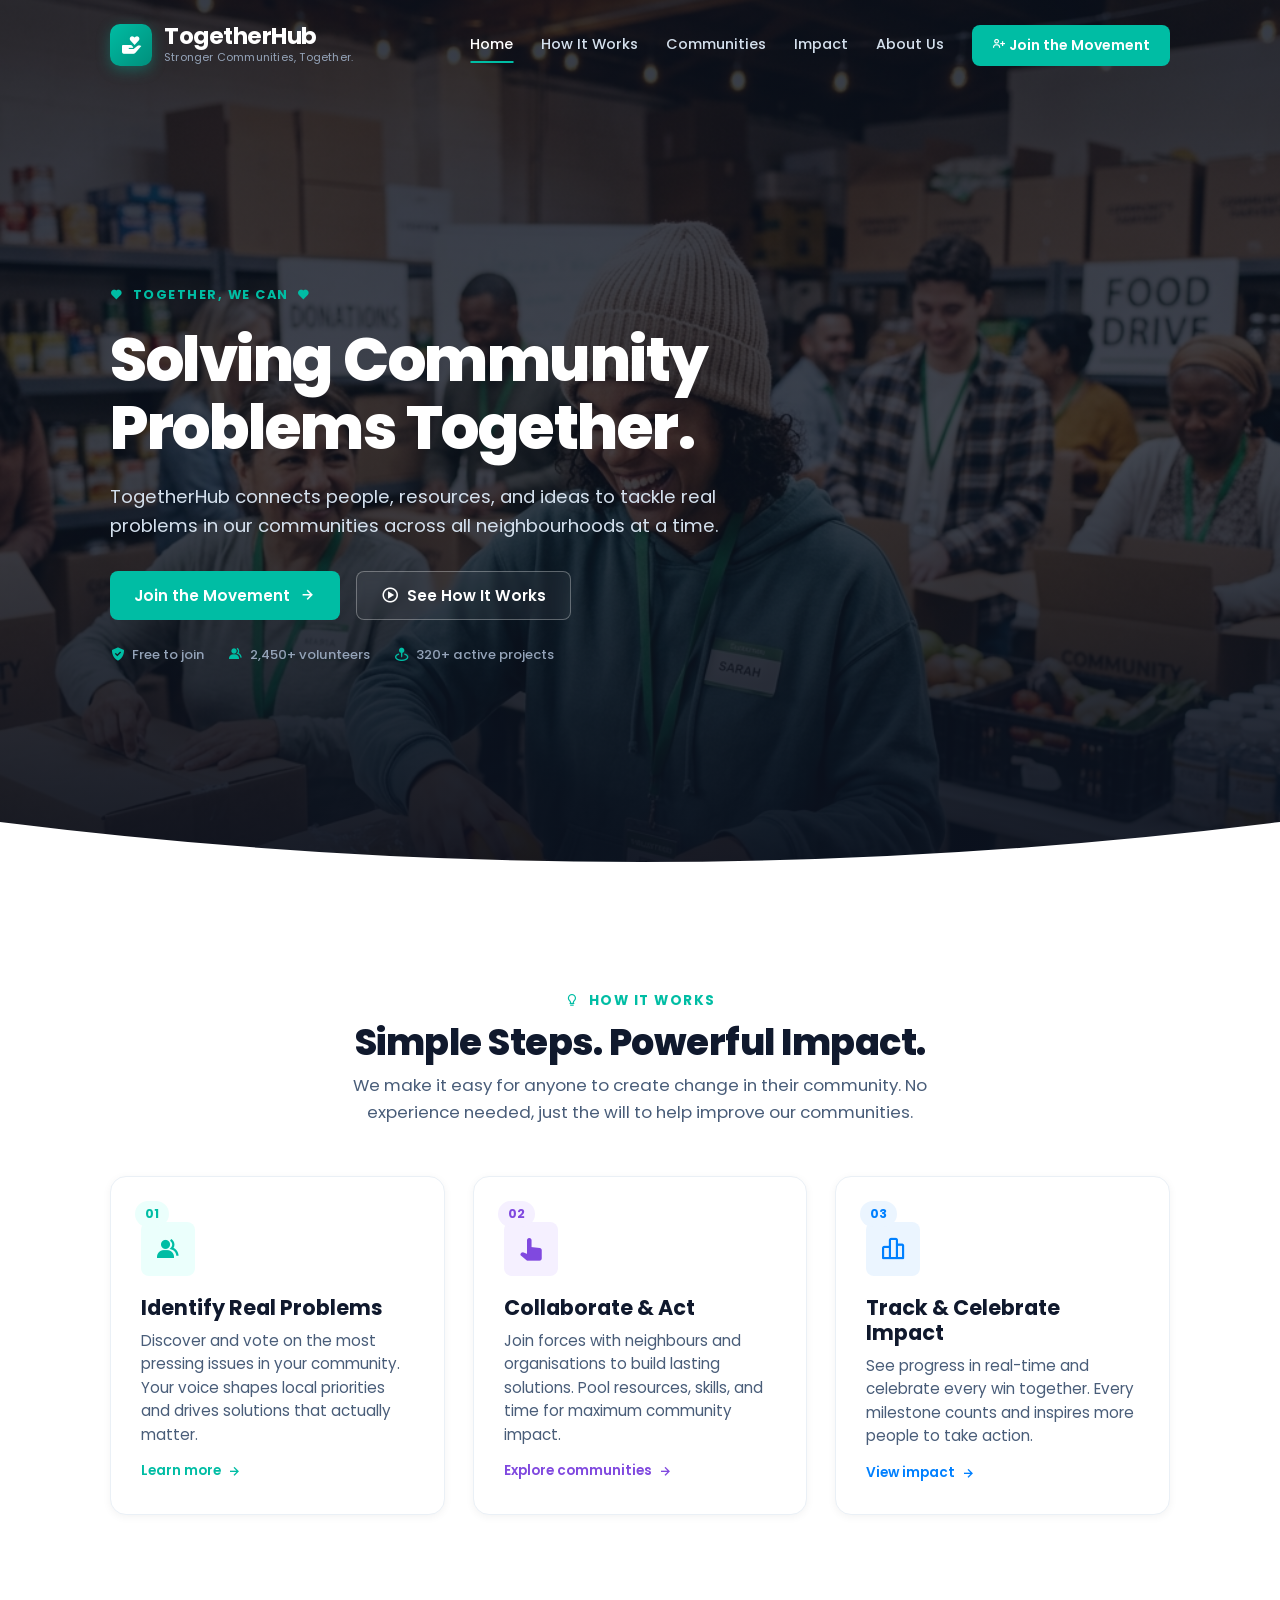
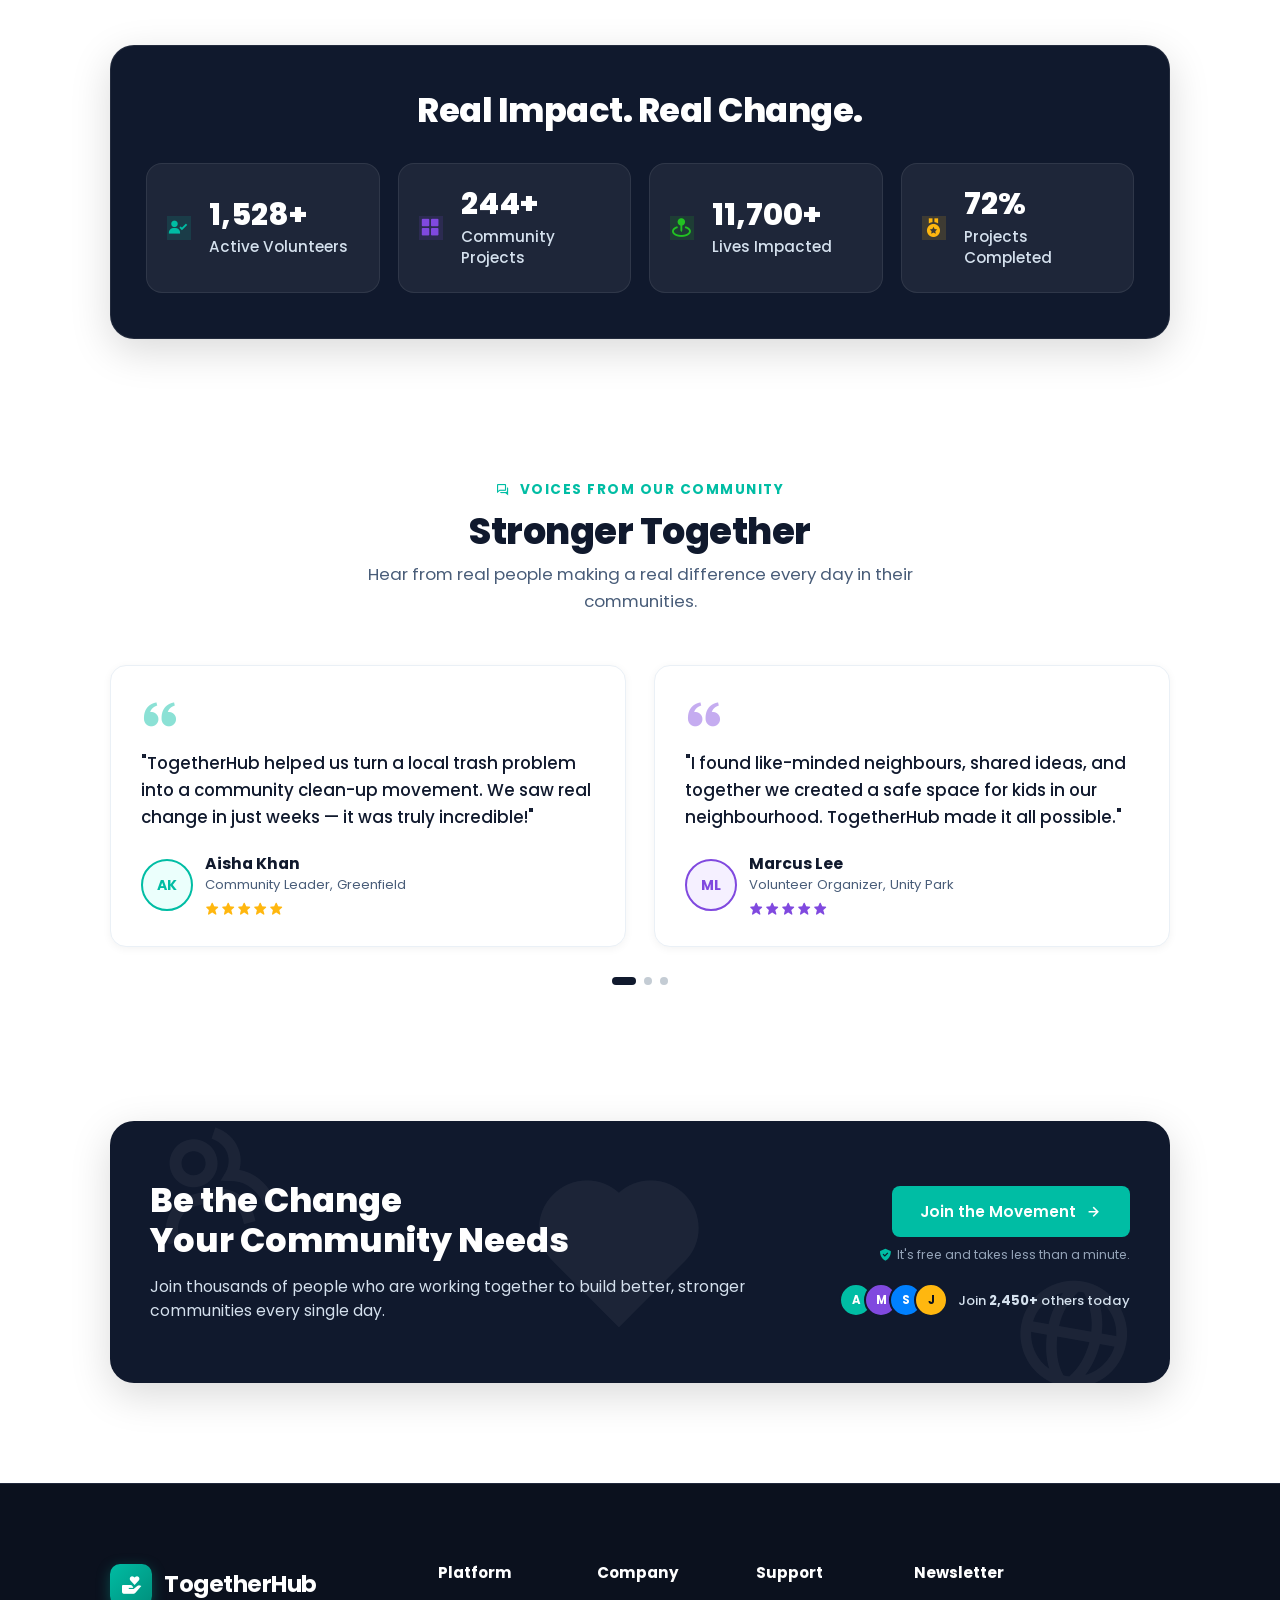
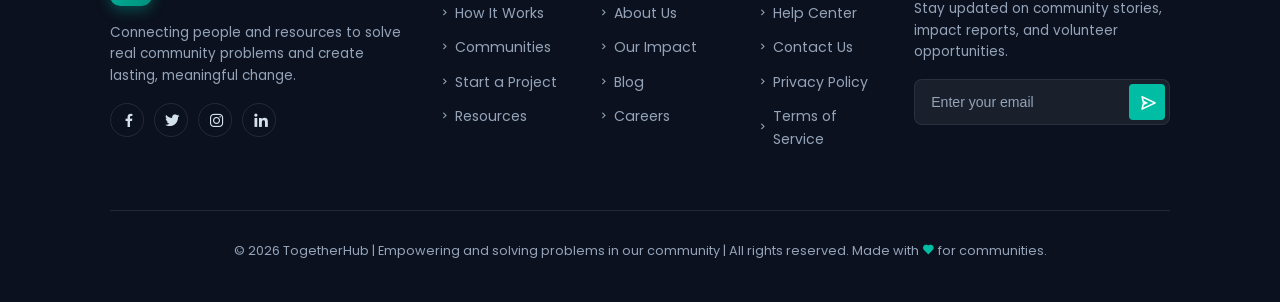
==== commit d557b882: "I changed parts of variouscHTML comments for clarity and update footer copyright year; enhance stats" ====
--- a/index.html
+++ b/index.html
@@ -232,9 +232,7 @@
     </div>
   </section>
 
-  <!-- =========================================
-       STRONGER TOGETHER — TESTIMONIALS
-       ========================================= -->
+  <!--STRONGER TOGETHER,TESTIMONIALS -->
   <section class="testimonials-section" id="voice-stories">
     <div class="container">
       <div class="section-header">
@@ -305,9 +303,7 @@
     </div>
   </section>
 
-  <!-- =========================================
-       BE THE CHANGE — CTA BANNER
-       ========================================= -->
+  <!--BE THE CHANGE — CTA BANNER -->
   <section class="cta-banner-section" id="be-the-change">
     <div class="container">
       <div class="cta-banner-box">
@@ -356,9 +352,7 @@
     </div>
   </section>
 
-  <!-- =========================================
-       5-COLUMN PREMIUM FOOTER
-       ========================================= -->
+  <!-- FOOTER-->
   <footer>
     <div class="container">
       <div class="footer-top">
@@ -436,16 +430,14 @@
 
       <div class="footer-bottom">
         <span>
-          &copy; 2024 TogetherHub. All rights reserved.
+          &copy; 2026 TogetherHub | Empowering and solving problems in our community | All rights reserved.
           Made with <i class='bx bxs-heart' style="color: var(--primary-teal);"></i> for communities.
         </span>
       </div>
     </div>
   </footer>
 
-  <!-- =========================================
-       MODAL: JOIN THE MOVEMENT
-       ========================================= -->
+  <!--MODAL: JOIN THE MOVEMENT -->
   <div class="modal-overlay" id="modal-join">
     <div class="modal-content">
       <button class="modal-close" aria-label="Close modal">&times;</button>
@@ -477,9 +469,7 @@
     </div>
   </div>
 
-  <!-- =========================================
-       MODAL: VIDEO WALKTHROUGH
-       ========================================= -->
+  <!-- MODAL: VIDEO WALKTHROUGH-->
   <div class="modal-overlay" id="modal-video">
     <div class="modal-content" style="max-width:700px; padding:1.5rem; background-color:var(--dark-bg);">
       <button class="modal-close" style="color:var(--text-light);" aria-label="Close modal">&times;</button>
--- a/style.css
+++ b/style.css
@@ -588,93 +588,105 @@
 
 /* --- THE REAL IMPACT STATS BANNER --- */
 .stats-banner-section {
-  padding: 10px 0 50px;
+  padding: 40px 0 60px;
+  background-color: transparent;
 }
 
 .stats-banner-box {
   background-color: var(--dark-banner);
-  border-radius: var(--border-radius-md);
-  padding: 40px var(--space-lg);
+  border-radius: var(--border-radius-lg);
+  padding: 45px 35px;
   color: var(--text-light);
   display: flex;
   flex-direction: column;
-  align-items: center;
+  align-items: stretch;
   box-shadow: var(--shadow-lg);
+  border: 1px solid rgba(255, 255, 255, 0.08);
+  max-width: 1120px;
+  margin: 0 auto;
 }
 
 .stats-banner-title {
   font-family: var(--font-family-title);
-  font-size: 1.6rem;
+  font-size: 2.1rem;
   font-weight: 800;
-  margin-bottom: 35px;
+  margin-bottom: 32px;
   letter-spacing: -0.5px;
+  color: var(--text-light);
+  text-align: center;
 }
 
 .stats-banner-grid {
   display: flex;
   flex-direction: row;
   justify-content: space-between;
+  gap: 18px;
   width: 100%;
-  gap: 20px;
+  flex-wrap: wrap;
 }
 
 .stats-banner-item {
   display: flex;
   align-items: center;
-  gap: 16px;
-  flex: 1 1 23%;
-}
-
-.stats-banner-icon {
-  width: 48px;
-  height: 48px;
-  border-radius: var(--border-radius-full);
-  background-color: rgba(255, 255, 255, 0.08);
-  flex-shrink: 0;
+  gap: 18px;
+  flex: 1 1 230px;
+  min-width: 230px;
+  background-color: rgba(255, 255, 255, 0.06);
+  border: 1px solid rgba(255, 255, 255, 0.08);
+  border-radius: var(--border-radius-md);
+  padding: 24px 20px;
+  min-height: 120px;
+  align-items: center;
 }
 
 /* Support both SVG and bx icon in stats icons */
 .stats-banner-icon i,
 .stats-banner-icon svg {
-  font-size: 1.35rem;
-  width: 22px;
-  height: 22px;
+  font-size: 1.4rem;
+  width: 24px;
+  height: 24px;
 }
 
 .stats-banner-text {
   display: flex;
   flex-direction: column;
-}
-
-.stats-banner-number {
+  gap: 6px;
+  min-width: 0;
+}
+
+.stats-banner-number,
+.stats-number {
   font-family: var(--font-family-title);
-  font-size: 1.65rem;
+  font-size: 1.9rem;
   font-weight: 800;
-  line-height: 1.1;
-}
-
-.stats-banner-label {
-  font-size: 0.85rem;
+  line-height: 1.05;
+  color: var(--text-light);
+}
+
+.stats-banner-label,
+.stats-label {
+  font-size: 0.95rem;
   color: var(--text-light-secondary);
-  font-weight: 400;
+  font-weight: 500;
+  line-height: 1.4;
 }
 
 /* Custom icon themes in stats banner */
 .stats-banner-item.volunteers .stats-banner-icon {
   color: var(--primary-teal);
-  background-color: hsla(172, 100%, 37%, 0.12);
+  background-color: hsla(172, 100%, 37%, 0.14);
 }
 .stats-banner-item.projects .stats-banner-icon {
   color: var(--accent-purple);
-  background-color: hsla(262, 70%, 58%, 0.12);
+  background-color: hsla(262, 70%, 58%, 0.14);
 }
 .stats-banner-item.impacted .stats-banner-icon {
   color: hsl(120, 70%, 45%);
-  background-color: hsla(120, 70%, 45%, 0.12);
+  background-color: hsla(120, 70%, 45%, 0.14);
 }
 .stats-banner-item.completed .stats-banner-icon {
   color: var(--accent-yellow);
-  background-color: hsla(42, 100%, 53%, 0.12);
+  background-color: hsla(42, 100%, 53%, 0.14);
 }
 
 /* --- VOICES FROM OUR COMMUNITY (Testimonial Cards) --- */
@@ -711,7 +723,7 @@
   box-shadow: var(--shadow-md);
 }
 
-/* Testimonial quote icon — works as an <i> bx tag */
+/* Testimonial quote icon */
 .testimonial-quote-icon {
   font-size: 2.4rem;
   margin-bottom: 16px;
@@ -830,13 +842,13 @@
 
 /* --- "BE THE CHANGE" CTA BANNER --- */
 .cta-banner-section {
-  padding: 40px 0 80px;
+  padding: 56px 0 100px;
 }
 
 .cta-banner-box {
   background-color: var(--dark-banner);
   border-radius: var(--border-radius-lg);
-  padding: 50px var(--space-lg);
+  padding: 60px 40px;
   color: var(--text-light);
   display: flex;
   flex-direction: row;
@@ -845,6 +857,7 @@
   position: relative;
   overflow: hidden;
   box-shadow: var(--shadow-lg);
+  gap: 24px;
 }
 
 /* Raised hands vector backdrop illustration */
@@ -860,10 +873,10 @@
 }
 
 .cta-banner-content {
-  max-width: 520px;
+  max-width: 640px;
   display: flex;
   flex-direction: column;
-  gap: 12px;
+  gap: 14px;
   position: relative;
   z-index: 5;
 }
@@ -885,17 +898,18 @@
   display: flex;
   flex-direction: column;
   align-items: flex-end;
-  gap: 16px;
+  gap: 18px;
   position: relative;
   z-index: 5;
   text-align: right;
+  min-width: 280px;
 }
 
 .cta-banner-btn-wrap {
   display: flex;
   flex-direction: column;
   align-items: flex-end;
-  gap: 6px;
+  gap: 8px;
 }
 
 .cta-banner-meta {
@@ -1456,23 +1470,30 @@
     flex-direction: column;
     align-items: center;
     text-align: center;
-    gap: 30px;
-    padding: 40px 20px;
-  }
-  
+    gap: 24px;
+    padding: 36px 20px;
+  }
+  .cta-banner-content {
+    width: 100%;
+    max-width: 100%;
+    padding: 0;
+  }
+
   .cta-banner-actions {
     align-items: center;
     width: 100%;
-  }
-  
+    margin-top: 6px;
+  }
+
   .cta-banner-btn-wrap {
     align-items: center;
     width: 100%;
   }
-  
+
   .cta-banner-btn-wrap .btn {
     width: 100%;
-    max-width: 320px;
+    max-width: 420px;
+    padding: 12px 18px;
   }
   
   /* Footer responsive accordion styles */
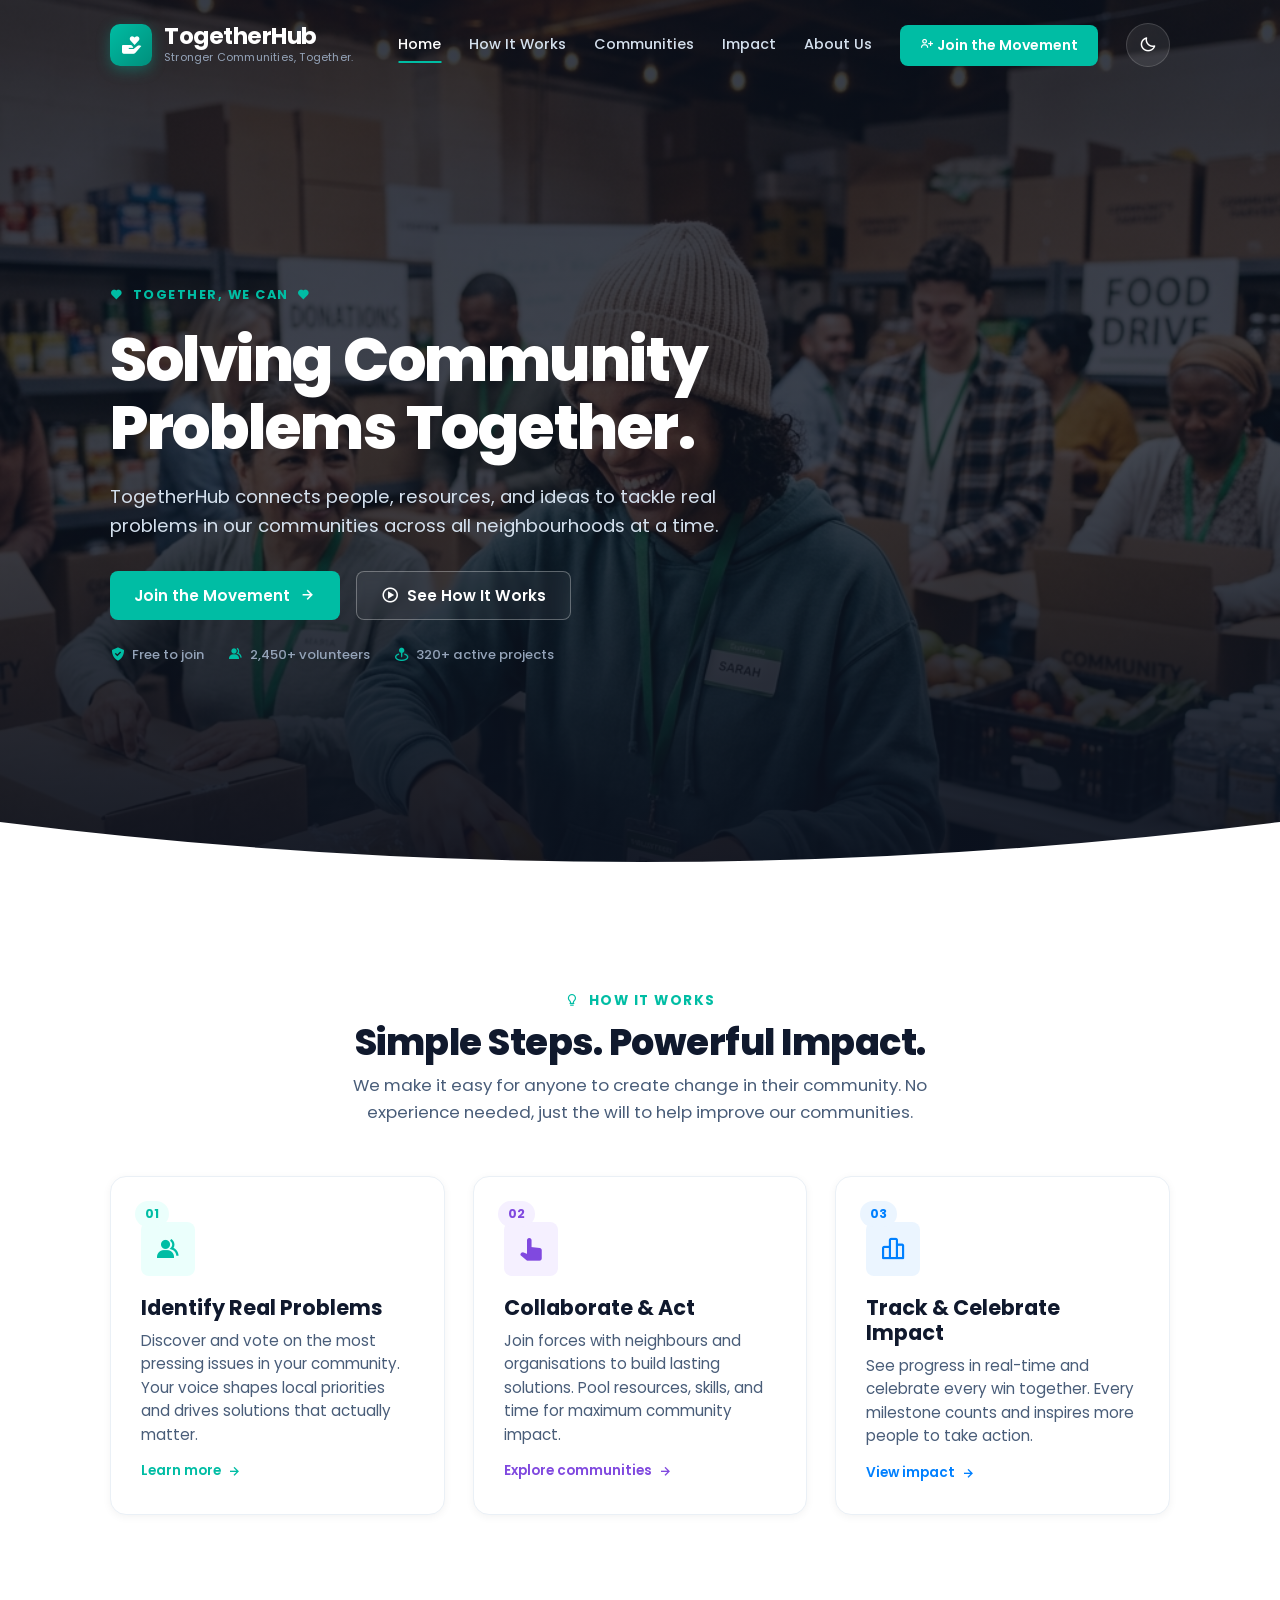
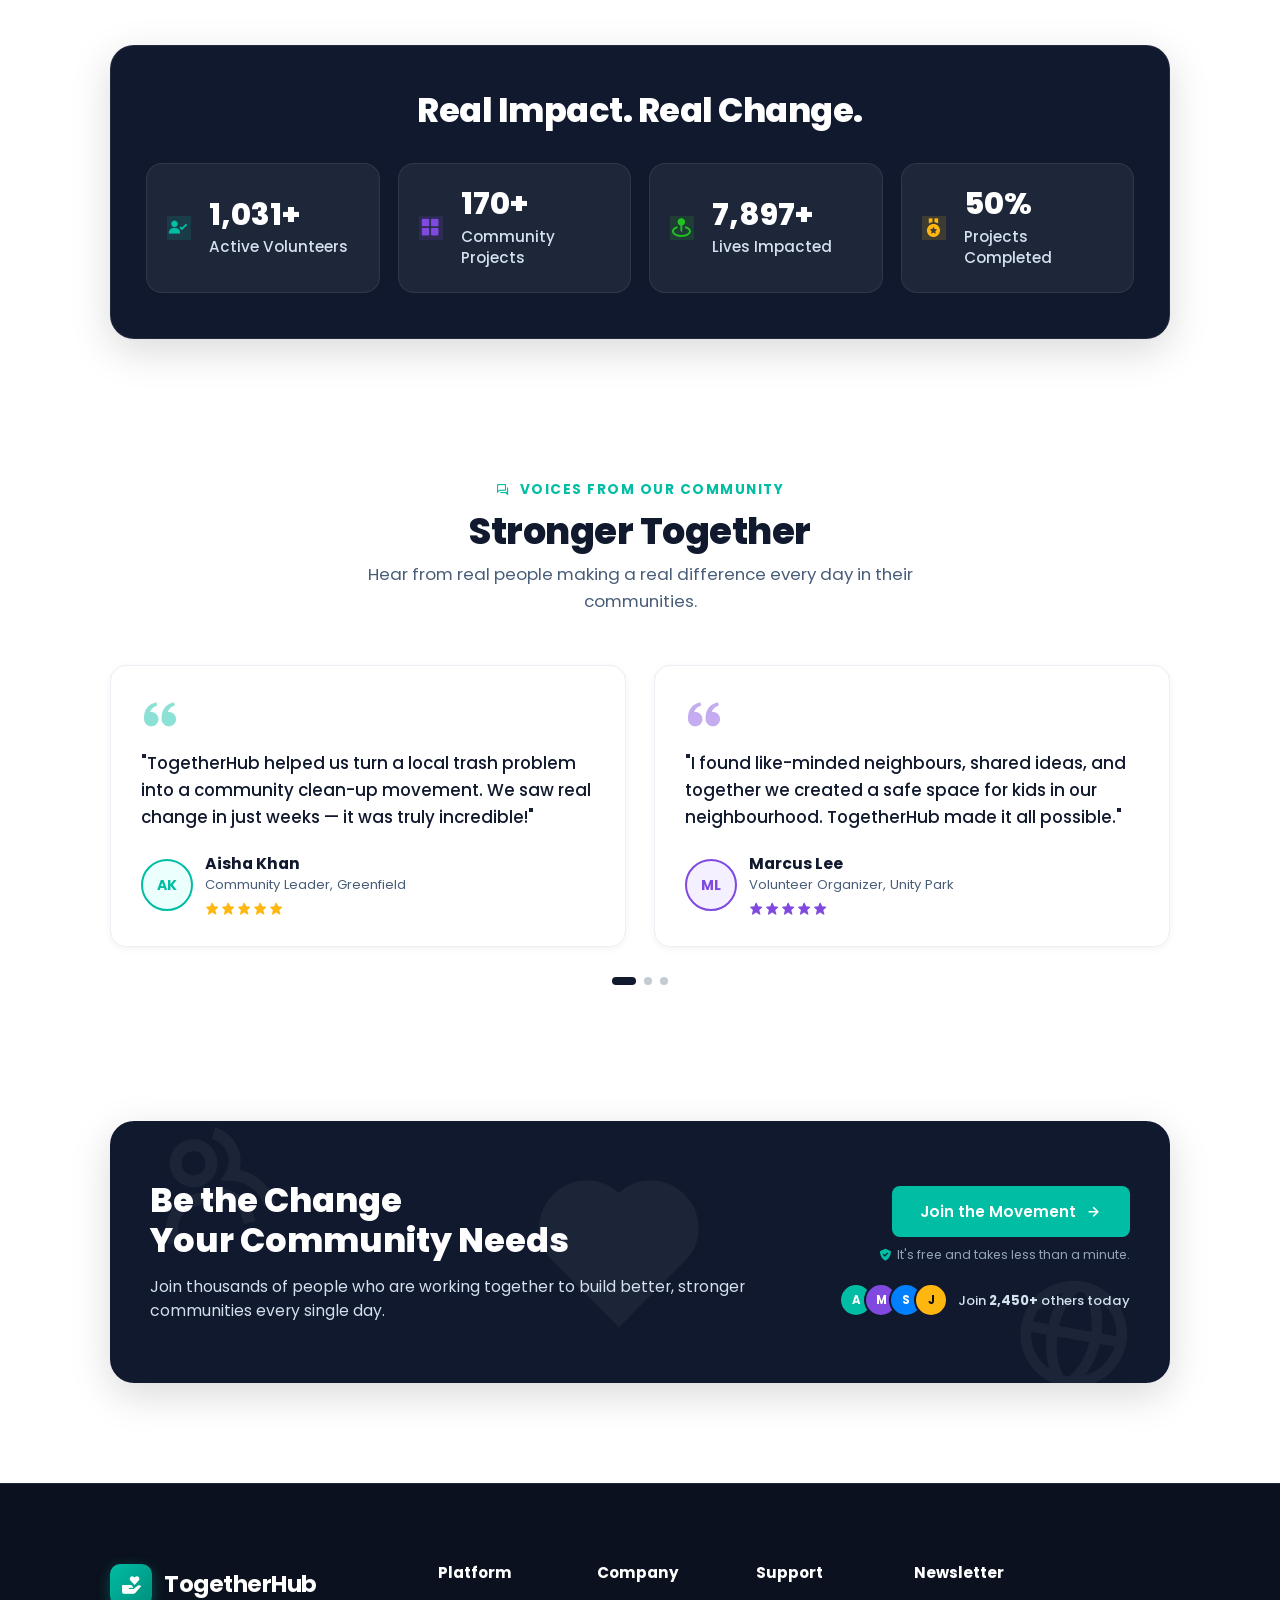
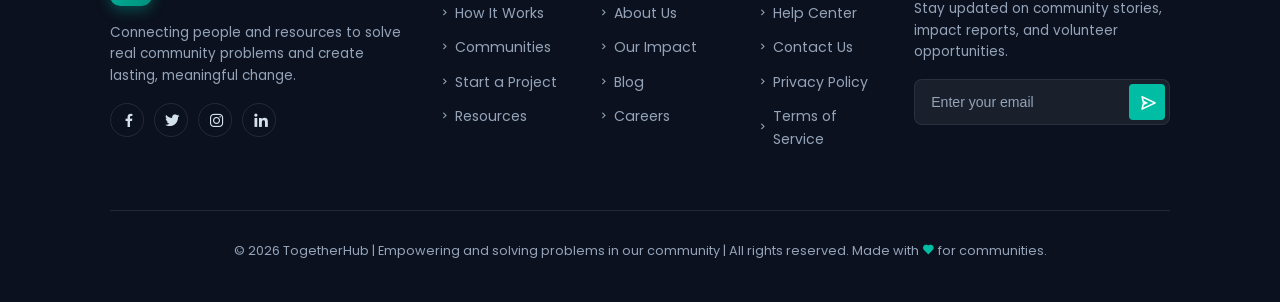
==== commit 3b86a589: "Add favicon images for site manifest." ====
--- a/index.html
+++ b/index.html
@@ -1,494 +1,517 @@
 <!DOCTYPE html>
 <html lang="en">
+
 <head>
-  <meta charset="UTF-8">
-  <meta name="viewport" content="width=device-width, initial-scale=1.0">
-  <meta name="description" content="TogetherHub connects people, resources, and ideas to solve community problems and create positive local impact. Join the movement today.">
-  <title>TogetherHub | Empowering Communities</title>
-
-  <!-- Boxicons Icon Library -->
-  <link href='https://unpkg.com/boxicons@2.1.4/css/boxicons.min.css' rel='stylesheet'>
-  <!-- Font Awesome Icon Library -->
-  <link rel="stylesheet" href="https://cdnjs.cloudflare.com/ajax/libs/font-awesome/6.5.0/css/all.min.css">
-  <link rel="stylesheet" href="style.css">
+    <meta charset="UTF-8">
+    <meta name="viewport" content="width=device-width, initial-scale=1.0">
+    <meta name="description"
+        content="TogetherHub connects people, resources, and ideas to solve community problems and create positive local impact. Join the movement today.">
+    <title>TogetherHub | Empowering Communities</title>
+  <link rel="apple-touch-icon" sizes="180x180" href="favicon/apple-touch-icon.png">
+<link rel="icon" type="image/png" sizes="32x32" href="favicon/favicon-32x32.png">
+<link rel="icon" type="image/png" sizes="16x16" href="favicon/favicon-16x16.png">
+<link rel="manifest" href="favicon/site.webmanifest">
+    <!-- Boxicons Icon Library -->
+    <link href='https://unpkg.com/boxicons@2.1.4/css/boxicons.min.css' rel='stylesheet'>
+    <!-- Font Awesome Icon Library -->
+    <link rel="stylesheet" href="https://cdnjs.cloudflare.com/ajax/libs/font-awesome/6.5.0/css/all.min.css">
+    <link rel="stylesheet" href="style.css">
 
 </head>
+
 <body>
 
-  <!-- DYNAMIC STICKY NAVIGATION HEADER-->
-  <header>
-    <div class="container flex-between">
-
-      <!-- Brand Logo — uses logo-icon-box with Boxicon -->
-      <a href="index.html" class="logo-link" id="logo-anchor">
-        <div class="logo-icon-box">
-          <i class='bx bxs-donate-heart'></i>
-        </div>
-        <div class="logo-text-wrapper">
-          <span class="logo-title">TogetherHub</span>
-          <span class="logo-subtitle">Stronger Communities, Together.</span>
-        </div>
-      </a>
-
-      <!-- Desktop Navigation Menu -->
-      <nav class="nav-menu" id="navigation-bar">
-        <a href="index.html"        class="nav-link active">Home</a>
-        <a href="how-it-works.html" class="nav-link">How It Works</a>
-        <a href="communities.html"  class="nav-link">Communities</a>
-        <a href="impact.html"       class="nav-link">Impact</a>
-        <a href="about-us.html"     class="nav-link">About Us</a>
-        <button class="btn-header" data-modal-target="modal-join">
-          <i class='bx bx-user-plus'></i> Join the Movement
-        </button>
-      </nav>
-
-      <!-- Mobile Hamburger Trigger -->
-      <div class="menu-toggle" id="mobile-menu-trigger">
-        <span></span><span></span><span></span>
-      </div>
+    <!-- DYNAMIC STICKY NAVIGATION HEADER-->
+    <header>
+        <div class="container flex-between">
+
+            <!-- Brand Logo — uses logo-icon-box with Boxicon -->
+            <a href="index.html" class="logo-link" id="logo-anchor">
+                <div class="logo-icon-box">
+                    <i class='bx bxs-donate-heart'></i>
+                </div>
+                <div class="logo-text-wrapper">
+                    <span class="logo-title">TogetherHub</span>
+                    <span class="logo-subtitle">Stronger Communities, Together.</span>
+                </div>
+            </a>
+
+            <!-- Desktop Navigation Menu -->
+            <nav class="nav-menu" id="navigation-bar">
+                <a href="index.html" class="nav-link active">Home</a>
+                <a href="how-it-works.html" class="nav-link">How It Works</a>
+                <a href="communities.html" class="nav-link">Communities</a>
+                <a href="impact.html" class="nav-link">Impact</a>
+                <a href="about-us.html" class="nav-link">About Us</a>
+                <button class="btn-header" data-modal-target="modal-join">
+                    <i class='bx bx-user-plus'></i> Join the Movement
+                </button>
+                <button class="theme-toggle-btn" type="button" aria-label="Toggle theme">
+                    <i class='bx bx-moon'></i>
+                </button>
+            </nav>
+
+            <!-- Mobile Hamburger Trigger -->
+            <div class="menu-toggle" id="mobile-menu-trigger">
+                <span></span><span></span><span></span>
+            </div>
+        </div>
+    </header>
+
+    <!-- HERO SECTION -->
+    <section class="hero" id="hero-showcase">
+        <div class="container">
+            <div class="hero-content">
+
+                <!-- Tagline badge -->
+                <span class="hero-badge">
+                    <i class='bx bxs-heart'></i>
+                    Together, We Can
+                    <i class='bx bxs-heart'></i>
+                </span>
+
+                <!-- Main headline -->
+                <h1 class="hero-title">Solving Community<br>Problems Together.</h1>
+
+                <!-- Supporting description -->
+                <p class="hero-description">
+                    TogetherHub connects people, resources, and ideas to tackle real problems in
+                    our communities across all neighbourhoods at a time.
+                </p>
+
+                <!-- Call to action buttons -->
+                <div class="hero-cta">
+                    <button class="btn btn-primary" data-modal-target="modal-join">
+                        Join the Movement <i class='bx bx-right-arrow-alt'></i>
+                    </button>
+                    <button class="btn btn-secondary" data-modal-target="modal-video">
+                        <i class='bx bx-play-circle'></i> See How It Works
+                    </button>
+                </div>
+
+                <!-- Quick trust signals -->
+                <div class="hero-trust">
+                    <div class="trust-item">
+                        <i class='bx bxs-check-shield'></i>
+                        <span>Free to join</span>
+                    </div>
+                    <div class="trust-item">
+                        <i class='bx bxs-group'></i>
+                        <span>2,450+ volunteers</span>
+                    </div>
+                    <div class="trust-item">
+                        <i class='bx bxs-map-pin'></i>
+                        <span>320+ active projects</span>
+                    </div>
+                </div>
+            </div>
+        </div>
+
+        <!-- Organic convex curve cutout at bottom -->
+        <div class="hero-curve-container">
+            <svg class="hero-curve-svg" viewBox="0 0 1440 80" preserveAspectRatio="none"
+                xmlns="http://www.w3.org/2000/svg">
+                <path d="M0,0 Q720,80 1440,0 L1440,80 L0,80 Z"></path>
+            </svg>
+        </div>
+    </section>
+
+    <!-- HOW IT WORKS — 3 FLEXBOX CARDS-->
+    <section class="card-section" id="how-it-works-preview">
+        <div class="container">
+            <div class="section-header">
+                <span class="section-tagline">
+                    <i class='bx bx-bulb'></i> How It Works
+                </span>
+                <h2 class="section-title">Simple Steps. Powerful Impact.</h2>
+                <p class="section-subtitle">
+                    We make it easy for anyone to create change in their community. No experience needed, just the will
+                    to help improve our communities.
+                </p>
+            </div>
+
+            <!-- Three Flexbox Step Cards -->
+            <div class="card-grid" id="steps-card-layout">
+
+                <!-- Card 01: Identify -->
+                <article class="card-item step-1">
+                    <span class="card-badge-num">01</span>
+                    <div class="card-icon-box flex-center">
+                        <i class='bx bxs-group'></i>
+                    </div>
+                    <h3 class="card-title">Identify Real Problems</h3>
+                    <p class="card-desc">
+                        Discover and vote on the most pressing issues in your community.
+                        Your voice shapes local priorities and drives solutions that actually matter.
+                    </p>
+                    <a href="how-it-works.html" class="card-cta-link">
+                        Learn more <i class='bx bx-right-arrow-alt'></i>
+                    </a>
+                </article>
+
+                <!-- Card 02: Collaborate -->
+                <article class="card-item step-2">
+                    <span class="card-badge-num">02</span>
+                    <div class="card-icon-box flex-center">
+                        <i class='bx bxs-hand-up'></i>
+                    </div>
+                    <h3 class="card-title">Collaborate &amp; Act</h3>
+                    <p class="card-desc">
+                        Join forces with neighbours and organisations to build lasting solutions.
+                        Pool resources, skills, and time for maximum community impact.
+                    </p>
+                    <a href="communities.html" class="card-cta-link">
+                        Explore communities <i class='bx bx-right-arrow-alt'></i>
+                    </a>
+                </article>
+
+                <!-- Card 03: Track -->
+                <article class="card-item step-3">
+                    <span class="card-badge-num">03</span>
+                    <div class="card-icon-box flex-center">
+                        <i class='bx bx-bar-chart-alt-2'></i>
+                    </div>
+                    <h3 class="card-title">Track &amp; Celebrate Impact</h3>
+                    <p class="card-desc">
+                        See progress in real-time and celebrate every win together.
+                        Every milestone counts and inspires more people to take action.
+                    </p>
+                    <a href="impact.html" class="card-cta-link">
+                        View impact <i class='bx bx-right-arrow-alt'></i>
+                    </a>
+                </article>
+
+            </div>
+        </div>
+    </section>
+
+    <!-- REAL IMPACT STATS BANNER-->
+    <section class="stats-banner-section" id="impact-banner">
+        <div class="container">
+            <div class="stats-banner-box">
+                <h2 class="stats-banner-title">Real Impact. Real Change.</h2>
+
+                <div class="stats-banner-grid">
+
+                    <!-- Stat 1: Volunteers -->
+                    <div class="stats-banner-item volunteers">
+                        <div class="stats-banner-icon flex-center">
+                            <i class='bx bxs-user-check'></i>
+                        </div>
+                        <div class="stats-banner-text">
+                            <!-- data-target triggers count-up animation; data-suffix sets the unit -->
+                            <span class="stats-number" data-target="2450" data-suffix="+">0</span>
+                            <span class="stats-label">Active Volunteers</span>
+                        </div>
+                    </div>
+
+                    <!-- Stat 2: Projects -->
+                    <div class="stats-banner-item projects">
+                        <div class="stats-banner-icon flex-center">
+                            <i class='bx bxs-grid-alt'></i>
+                        </div>
+                        <div class="stats-banner-text">
+                            <span class="stats-number" data-target="320" data-suffix="+">0</span>
+                            <span class="stats-label">Community Projects</span>
+                        </div>
+                    </div>
+
+                    <!-- Stat 3: Lives Impacted -->
+                    <div class="stats-banner-item impacted">
+                        <div class="stats-banner-icon flex-center">
+                            <i class='bx bxs-map-pin'></i>
+                        </div>
+                        <div class="stats-banner-text">
+                            <span class="stats-number" data-target="18750" data-suffix="+">0</span>
+                            <span class="stats-label">Lives Impacted</span>
+                        </div>
+                    </div>
+
+                    <!-- Stat 4: Completion Rate -->
+                    <div class="stats-banner-item completed">
+                        <div class="stats-banner-icon flex-center">
+                            <i class='bx bxs-medal'></i>
+                        </div>
+                        <div class="stats-banner-text">
+                            <span class="stats-number" data-target="95" data-suffix="%">0</span>
+                            <span class="stats-label">Projects Completed</span>
+                        </div>
+                    </div>
+
+                </div>
+            </div>
+        </div>
+    </section>
+
+    <!--STRONGER TOGETHER,TESTIMONIALS -->
+    <section class="testimonials-section" id="voice-stories">
+        <div class="container">
+            <div class="section-header">
+                <span class="section-tagline">
+                    <i class='bx bx-conversation'></i> Voices From Our Community
+                </span>
+                <h2 class="section-title">Stronger Together</h2>
+                <p class="section-subtitle">
+                    Hear from real people making a real difference every day in their communities.
+                </p>
+            </div>
+
+            <!-- Testimonial Flexbox Grid -->
+            <div class="testimonial-grid">
+
+                <!-- Card 1: Aisha Khan -->
+                <article class="testimonial-card-item">
+                    <!-- Boxicon quote icon replaces old SVG -->
+                    <i class='bx bxs-quote-alt-left testimonial-quote-icon'></i>
+                    <p class="testimonial-quote-text">
+                        "TogetherHub helped us turn a local trash problem into a community clean-up
+                        movement. We saw real change in just weeks — it was truly incredible!"
+                    </p>
+                    <div class="testimonial-author-box">
+                        <!-- Initials avatar replaces SVG placeholder -->
+                        <div class="testimonial-avatar-img avatar-teal">AK</div>
+                        <div class="testimonial-author-info">
+                            <span class="testimonial-author-name">Aisha Khan</span>
+                            <span class="testimonial-author-role">Community Leader, Greenfield</span>
+                            <div class="testimonial-stars">
+                                <i class='bx bxs-star'></i><i class='bx bxs-star'></i>
+                                <i class='bx bxs-star'></i><i class='bx bxs-star'></i>
+                                <i class='bx bxs-star'></i>
+                            </div>
+                        </div>
+                    </div>
+                </article>
+
+                <!-- Card 2: Marcus Lee -->
+                <article class="testimonial-card-item">
+                    <i class='bx bxs-quote-alt-left testimonial-quote-icon purple-quote'></i>
+                    <p class="testimonial-quote-text">
+                        "I found like-minded neighbours, shared ideas, and together we created a
+                        safe space for kids in our neighbourhood. TogetherHub made it all possible."
+                    </p>
+                    <div class="testimonial-author-box">
+                        <div class="testimonial-avatar-img avatar-purple">ML</div>
+                        <div class="testimonial-author-info">
+                            <span class="testimonial-author-name">Marcus Lee</span>
+                            <span class="testimonial-author-role">Volunteer Organizer, Unity Park</span>
+                            <div class="testimonial-stars purple-stars">
+                                <i class='bx bxs-star'></i><i class='bx bxs-star'></i>
+                                <i class='bx bxs-star'></i><i class='bx bxs-star'></i>
+                                <i class='bx bxs-star'></i>
+                            </div>
+                        </div>
+                    </div>
+                </article>
+
+            </div>
+
+            <!-- Carousel dot indicators -->
+            <div class="testimonial-dots" id="carousel-indicators">
+                <span class="testimonial-dot active"></span>
+                <span class="testimonial-dot"></span>
+                <span class="testimonial-dot"></span>
+            </div>
+        </div>
+    </section>
+
+    <!--BE THE CHANGE — CTA BANNER -->
+    <section class="cta-banner-section" id="be-the-change">
+        <div class="container">
+            <div class="cta-banner-box">
+
+                <!-- Decorative background icons (aria-hidden so screen readers skip) -->
+                <div class="cta-backdrop-icons" aria-hidden="true">
+                    <i class='bx bx-group cta-bg-icon'></i>
+                    <i class='bx bxs-heart cta-bg-icon'></i>
+                    <i class='bx bx-globe cta-bg-icon'></i>
+                </div>
+
+                <!-- Left text content -->
+                <div class="cta-banner-content">
+                    <h2 class="cta-banner-title">Be the Change<br>Your Community Needs</h2>
+                    <p class="cta-banner-desc">
+                        Join thousands of people who are working together to build better,
+                        stronger communities every single day.
+                    </p>
+                </div>
+
+                <!-- Right CTA and avatar group -->
+                <div class="cta-banner-actions">
+                    <div class="cta-banner-btn-wrap">
+                        <button class="btn btn-primary" data-modal-target="modal-join" style="padding: 14px 28px;">
+                            Join the Movement <i class='bx bx-right-arrow-alt'></i>
+                        </button>
+                        <span class="cta-banner-meta">
+                            <i class='bx bxs-check-shield'></i>
+                            It's free and takes less than a minute.
+                        </span>
+                    </div>
+
+                    <!-- Overlapping avatar cluster -->
+                    <div class="avatar-group-wrap">
+                        <div class="avatar-group">
+                            <div class="avatar-group-item avatar-teal-sm">A</div>
+                            <div class="avatar-group-item avatar-purple-sm">M</div>
+                            <div class="avatar-group-item avatar-blue-sm">S</div>
+                            <div class="avatar-group-item avatar-yellow-sm">J</div>
+                        </div>
+                        <span class="avatar-group-text">Join <strong>2,450+</strong> others today</span>
+                    </div>
+                </div>
+
+            </div>
+        </div>
+    </section>
+
+    <!-- FOOTER-->
+    <footer>
+        <div class="container">
+            <div class="footer-top">
+
+                <!-- Column 1: Brand -->
+                <div class="footer-brand-col">
+                    <a href="index.html" class="logo-link">
+                        <div class="logo-icon-box">
+                            <i class='bx bxs-donate-heart'></i>
+                        </div>
+                        <div class="logo-text-wrapper">
+                            <span class="logo-title" style="color: var(--text-light);">TogetherHub</span>
+                        </div>
+                    </a>
+                    <p class="footer-brand-desc">
+                        Connecting people and resources to solve real community problems
+                        and create lasting, meaningful change.
+                    </p>
+                    <div class="footer-socials">
+                        <a href="#" class="footer-social-btn flex-center" aria-label="Facebook"><i
+                                class='bx bxl-facebook'></i></a>
+                        <a href="#" class="footer-social-btn flex-center" aria-label="Twitter"><i
+                                class='bx bxl-twitter'></i></a>
+                        <a href="#" class="footer-social-btn flex-center" aria-label="Instagram"><i
+                                class='bx bxl-instagram'></i></a>
+                        <a href="#" class="footer-social-btn flex-center" aria-label="LinkedIn"><i
+                                class='bx bxl-linkedin'></i></a>
+                    </div>
+                </div>
+
+                <!-- Column 2: Platform -->
+                <div class="footer-links-col">
+                    <h4 class="footer-col-title">Platform</h4>
+                    <ul class="footer-links-list">
+                        <li><a href="how-it-works.html" class="footer-link"><i class='bx bx-chevron-right'></i> How It
+                                Works</a></li>
+                        <li><a href="communities.html" class="footer-link"><i class='bx bx-chevron-right'></i>
+                                Communities</a></li>
+                        <li><a href="communities.html" class="footer-link"><i class='bx bx-chevron-right'></i> Start a
+                                Project</a></li>
+                        <li><a href="#" class="footer-link"><i class='bx bx-chevron-right'></i> Resources</a></li>
+                    </ul>
+                </div>
+
+                <!-- Column 3: Company -->
+                <div class="footer-links-col">
+                    <h4 class="footer-col-title">Company</h4>
+                    <ul class="footer-links-list">
+                        <li><a href="about-us.html" class="footer-link"><i class='bx bx-chevron-right'></i> About Us</a>
+                        </li>
+                        <li><a href="impact.html" class="footer-link"><i class='bx bx-chevron-right'></i> Our Impact</a>
+                        </li>
+                        <li><a href="#" class="footer-link"><i class='bx bx-chevron-right'></i> Blog</a></li>
+                        <li><a href="#" class="footer-link"><i class='bx bx-chevron-right'></i> Careers</a></li>
+                    </ul>
+                </div>
+
+                <!-- Column 4: Support -->
+                <div class="footer-links-col">
+                    <h4 class="footer-col-title">Support</h4>
+                    <ul class="footer-links-list">
+                        <li><a href="#" class="footer-link"><i class='bx bx-chevron-right'></i> Help Center</a></li>
+                        <li><a href="#" class="footer-link"><i class='bx bx-chevron-right'></i> Contact Us</a></li>
+                        <li><a href="#" class="footer-link"><i class='bx bx-chevron-right'></i> Privacy Policy</a></li>
+                        <li><a href="#" class="footer-link"><i class='bx bx-chevron-right'></i> Terms of Service</a>
+                        </li>
+                    </ul>
+                </div>
+
+                <!-- Column 5: Newsletter -->
+                <div class="footer-news-col">
+                    <h4 class="footer-col-title" style="cursor:default;">Newsletter</h4>
+                    <p class="footer-news-desc">
+                        Stay updated on community stories, impact reports, and volunteer opportunities.
+                    </p>
+                    <form class="footer-news-form">
+                        <input type="email" class="footer-news-input" placeholder="Enter your email" required
+                            aria-label="Email address">
+                        <button type="submit" class="footer-news-btn flex-center">
+                            <i class='bx bx-send'></i>
+                        </button>
+                    </form>
+                </div>
+
+            </div>
+
+            <div class="footer-bottom">
+                <span>
+                    &copy; 2026 TogetherHub | Empowering and solving problems in our community | All rights reserved.
+                    Made with <i class='bx bxs-heart' style="color: var(--primary-teal);"></i> for communities.
+                </span>
+            </div>
+        </div>
+    </footer>
+
+    <!--MODAL: JOIN THE MOVEMENT -->
+    <div class="modal-overlay" id="modal-join">
+        <div class="modal-content">
+            <button class="modal-close" aria-label="Close modal">&times;</button>
+            <div class="modal-icon-header">
+                <i class='bx bxs-donate-heart'></i>
+            </div>
+            <h3 class="modal-title">Join TogetherHub Today</h3>
+            <p class="modal-desc">
+                Create your local profile in under two minutes. Connect with your community and
+                join ongoing projects making a real difference.
+            </p>
+            <form class="validated-form" data-form-type="Profile Signup">
+                <div class="form-group">
+                    <label class="form-label" for="join-name"><i class='bx bx-user'></i> Full Name</label>
+                    <input type="text" id="join-name" class="form-input" placeholder="Jane Doe" required>
+                </div>
+                <div class="form-group">
+                    <label class="form-label" for="join-email"><i class='bx bx-envelope'></i> Email Address</label>
+                    <input type="email" id="join-email" class="form-input" placeholder="jane@example.com" required>
+                </div>
+                <div class="form-group">
+                    <label class="form-label" for="join-location"><i class='bx bx-map-pin'></i> Zip / Postal
+                        Code</label>
+                    <input type="text" id="join-location" class="form-input" placeholder="10001" required>
+                </div>
+                <button type="submit" class="btn btn-primary btn-form-submit">
+                    <i class='bx bx-rocket'></i> Register and Get Started
+                </button>
+            </form>
+        </div>
     </div>
-  </header>
-
-  <!-- HERO SECTION -->
-  <section class="hero" id="hero-showcase">
-    <div class="container">
-      <div class="hero-content">
-
-        <!-- Tagline badge -->
-        <span class="hero-badge">
-          <i class='bx bxs-heart'></i>
-          Together, We Can
-          <i class='bx bxs-heart'></i>
-        </span>
-
-        <!-- Main headline -->
-        <h1 class="hero-title">Solving Community<br>Problems Together.</h1>
-
-        <!-- Supporting description -->
-        <p class="hero-description">
-          TogetherHub connects people, resources, and ideas to tackle real problems in
-          our communities across all neighbourhoods at a time.
-        </p>
-
-        <!-- Call to action buttons -->
-        <div class="hero-cta">
-          <button class="btn btn-primary" data-modal-target="modal-join">
-            Join the Movement <i class='bx bx-right-arrow-alt'></i>
-          </button>
-          <button class="btn btn-secondary" data-modal-target="modal-video">
-            <i class='bx bx-play-circle'></i> See How It Works
-          </button>
-        </div>
-
-        <!-- Quick trust signals -->
-        <div class="hero-trust">
-          <div class="trust-item">
-            <i class='bx bxs-check-shield'></i>
-            <span>Free to join</span>
-          </div>
-          <div class="trust-item">
-            <i class='bx bxs-group'></i>
-            <span>2,450+ volunteers</span>
-          </div>
-          <div class="trust-item">
-            <i class='bx bxs-map-pin'></i>
-            <span>320+ active projects</span>
-          </div>
-        </div>
-      </div>
+
+    <!-- MODAL: VIDEO WALKTHROUGH-->
+    <div class="modal-overlay" id="modal-video">
+        <div class="modal-content" style="max-width:700px; padding:1.5rem; background-color:var(--dark-bg);">
+            <button class="modal-close" style="color:var(--text-light);" aria-label="Close modal">&times;</button>
+            <div class="video-container"
+                style="position:relative; padding-bottom:56.25%; height:0; overflow:hidden; border-radius:var(--border-radius-sm); margin-top:1.5rem;">
+                <iframe style="position:absolute; top:0; left:0; width:100%; height:100%; border:none;"
+                    src="https://www.youtube.com/embed/dQw4w9WgXcQ" title="TogetherHub Concept Walkthrough"
+                    allow="accelerometer; autoplay; clipboard-write; encrypted-media; gyroscope; picture-in-picture"
+                    allowfullscreen>
+                </iframe>
+            </div>
+        </div>
     </div>
 
-    <!-- Organic convex curve cutout at bottom -->
-    <div class="hero-curve-container">
-      <svg class="hero-curve-svg" viewBox="0 0 1440 80" preserveAspectRatio="none" xmlns="http://www.w3.org/2000/svg">
-        <path d="M0,0 Q720,80 1440,0 L1440,80 L0,80 Z"></path>
-      </svg>
-    </div>
-  </section>
-
-  <!-- HOW IT WORKS — 3 FLEXBOX CARDS-->
-  <section class="card-section" id="how-it-works-preview">
-    <div class="container">
-      <div class="section-header">
-        <span class="section-tagline">
-          <i class='bx bx-bulb'></i> How It Works
-        </span>
-        <h2 class="section-title">Simple Steps. Powerful Impact.</h2>
-        <p class="section-subtitle">
-          We make it easy for anyone to create change in their community. No experience needed, just the will to help improve our communities.
-        </p>
-      </div>
-
-      <!-- Three Flexbox Step Cards -->
-      <div class="card-grid" id="steps-card-layout">
-
-        <!-- Card 01: Identify -->
-        <article class="card-item step-1">
-          <span class="card-badge-num">01</span>
-          <div class="card-icon-box flex-center">
-            <i class='bx bxs-group'></i>
-          </div>
-          <h3 class="card-title">Identify Real Problems</h3>
-          <p class="card-desc">
-            Discover and vote on the most pressing issues in your community.
-            Your voice shapes local priorities and drives solutions that actually matter.
-          </p>
-          <a href="how-it-works.html" class="card-cta-link">
-            Learn more <i class='bx bx-right-arrow-alt'></i>
-          </a>
-        </article>
-
-        <!-- Card 02: Collaborate -->
-        <article class="card-item step-2">
-          <span class="card-badge-num">02</span>
-          <div class="card-icon-box flex-center">
-            <i class='bx bxs-hand-up'></i>
-          </div>
-          <h3 class="card-title">Collaborate &amp; Act</h3>
-          <p class="card-desc">
-            Join forces with neighbours and organisations to build lasting solutions.
-            Pool resources, skills, and time for maximum community impact.
-          </p>
-          <a href="communities.html" class="card-cta-link">
-            Explore communities <i class='bx bx-right-arrow-alt'></i>
-          </a>
-        </article>
-
-        <!-- Card 03: Track -->
-        <article class="card-item step-3">
-          <span class="card-badge-num">03</span>
-          <div class="card-icon-box flex-center">
-            <i class='bx bx-bar-chart-alt-2'></i>
-          </div>
-          <h3 class="card-title">Track &amp; Celebrate Impact</h3>
-          <p class="card-desc">
-            See progress in real-time and celebrate every win together.
-            Every milestone counts and inspires more people to take action.
-          </p>
-          <a href="impact.html" class="card-cta-link">
-            View impact <i class='bx bx-right-arrow-alt'></i>
-          </a>
-        </article>
-
-      </div>
-    </div>
-  </section>
-
-  <!-- REAL IMPACT STATS BANNER-->
-  <section class="stats-banner-section" id="impact-banner">
-    <div class="container">
-      <div class="stats-banner-box">
-        <h2 class="stats-banner-title">Real Impact. Real Change.</h2>
-
-        <div class="stats-banner-grid">
-
-          <!-- Stat 1: Volunteers -->
-          <div class="stats-banner-item volunteers">
-            <div class="stats-banner-icon flex-center">
-              <i class='bx bxs-user-check'></i>
-            </div>
-            <div class="stats-banner-text">
-              <!-- data-target triggers count-up animation; data-suffix sets the unit -->
-              <span class="stats-number" data-target="2450" data-suffix="+">0</span>
-              <span class="stats-label">Active Volunteers</span>
-            </div>
-          </div>
-
-          <!-- Stat 2: Projects -->
-          <div class="stats-banner-item projects">
-            <div class="stats-banner-icon flex-center">
-              <i class='bx bxs-grid-alt'></i>
-            </div>
-            <div class="stats-banner-text">
-              <span class="stats-number" data-target="320" data-suffix="+">0</span>
-              <span class="stats-label">Community Projects</span>
-            </div>
-          </div>
-
-          <!-- Stat 3: Lives Impacted -->
-          <div class="stats-banner-item impacted">
-            <div class="stats-banner-icon flex-center">
-              <i class='bx bxs-map-pin'></i>
-            </div>
-            <div class="stats-banner-text">
-              <span class="stats-number" data-target="18750" data-suffix="+">0</span>
-              <span class="stats-label">Lives Impacted</span>
-            </div>
-          </div>
-
-          <!-- Stat 4: Completion Rate -->
-          <div class="stats-banner-item completed">
-            <div class="stats-banner-icon flex-center">
-              <i class='bx bxs-medal'></i>
-            </div>
-            <div class="stats-banner-text">
-              <span class="stats-number" data-target="95" data-suffix="%">0</span>
-              <span class="stats-label">Projects Completed</span>
-            </div>
-          </div>
-
-        </div>
-      </div>
-    </div>
-  </section>
-
-  <!--STRONGER TOGETHER,TESTIMONIALS -->
-  <section class="testimonials-section" id="voice-stories">
-    <div class="container">
-      <div class="section-header">
-        <span class="section-tagline">
-          <i class='bx bx-conversation'></i> Voices From Our Community
-        </span>
-        <h2 class="section-title">Stronger Together</h2>
-        <p class="section-subtitle">
-          Hear from real people making a real difference every day in their communities.
-        </p>
-      </div>
-
-      <!-- Testimonial Flexbox Grid -->
-      <div class="testimonial-grid">
-
-        <!-- Card 1: Aisha Khan -->
-        <article class="testimonial-card-item">
-          <!-- Boxicon quote icon replaces old SVG -->
-          <i class='bx bxs-quote-alt-left testimonial-quote-icon'></i>
-          <p class="testimonial-quote-text">
-            "TogetherHub helped us turn a local trash problem into a community clean-up
-            movement. We saw real change in just weeks — it was truly incredible!"
-          </p>
-          <div class="testimonial-author-box">
-            <!-- Initials avatar replaces SVG placeholder -->
-            <div class="testimonial-avatar-img avatar-teal">AK</div>
-            <div class="testimonial-author-info">
-              <span class="testimonial-author-name">Aisha Khan</span>
-              <span class="testimonial-author-role">Community Leader, Greenfield</span>
-              <div class="testimonial-stars">
-                <i class='bx bxs-star'></i><i class='bx bxs-star'></i>
-                <i class='bx bxs-star'></i><i class='bx bxs-star'></i>
-                <i class='bx bxs-star'></i>
-              </div>
-            </div>
-          </div>
-        </article>
-
-        <!-- Card 2: Marcus Lee -->
-        <article class="testimonial-card-item">
-          <i class='bx bxs-quote-alt-left testimonial-quote-icon purple-quote'></i>
-          <p class="testimonial-quote-text">
-            "I found like-minded neighbours, shared ideas, and together we created a
-            safe space for kids in our neighbourhood. TogetherHub made it all possible."
-          </p>
-          <div class="testimonial-author-box">
-            <div class="testimonial-avatar-img avatar-purple">ML</div>
-            <div class="testimonial-author-info">
-              <span class="testimonial-author-name">Marcus Lee</span>
-              <span class="testimonial-author-role">Volunteer Organizer, Unity Park</span>
-              <div class="testimonial-stars purple-stars">
-                <i class='bx bxs-star'></i><i class='bx bxs-star'></i>
-                <i class='bx bxs-star'></i><i class='bx bxs-star'></i>
-                <i class='bx bxs-star'></i>
-              </div>
-            </div>
-          </div>
-        </article>
-
-      </div>
-
-      <!-- Carousel dot indicators -->
-      <div class="testimonial-dots" id="carousel-indicators">
-        <span class="testimonial-dot active"></span>
-        <span class="testimonial-dot"></span>
-        <span class="testimonial-dot"></span>
-      </div>
-    </div>
-  </section>
-
-  <!--BE THE CHANGE — CTA BANNER -->
-  <section class="cta-banner-section" id="be-the-change">
-    <div class="container">
-      <div class="cta-banner-box">
-
-        <!-- Decorative background icons (aria-hidden so screen readers skip) -->
-        <div class="cta-backdrop-icons" aria-hidden="true">
-          <i class='bx bx-group cta-bg-icon'></i>
-          <i class='bx bxs-heart cta-bg-icon'></i>
-          <i class='bx bx-globe cta-bg-icon'></i>
-        </div>
-
-        <!-- Left text content -->
-        <div class="cta-banner-content">
-          <h2 class="cta-banner-title">Be the Change<br>Your Community Needs</h2>
-          <p class="cta-banner-desc">
-            Join thousands of people who are working together to build better,
-            stronger communities every single day.
-          </p>
-        </div>
-
-        <!-- Right CTA and avatar group -->
-        <div class="cta-banner-actions">
-          <div class="cta-banner-btn-wrap">
-            <button class="btn btn-primary" data-modal-target="modal-join" style="padding: 14px 28px;">
-              Join the Movement <i class='bx bx-right-arrow-alt'></i>
-            </button>
-            <span class="cta-banner-meta">
-              <i class='bx bxs-check-shield'></i>
-              It's free and takes less than a minute.
-            </span>
-          </div>
-
-          <!-- Overlapping avatar cluster -->
-          <div class="avatar-group-wrap">
-            <div class="avatar-group">
-              <div class="avatar-group-item avatar-teal-sm">A</div>
-              <div class="avatar-group-item avatar-purple-sm">M</div>
-              <div class="avatar-group-item avatar-blue-sm">S</div>
-              <div class="avatar-group-item avatar-yellow-sm">J</div>
-            </div>
-            <span class="avatar-group-text">Join <strong>2,450+</strong> others today</span>
-          </div>
-        </div>
-
-      </div>
-    </div>
-  </section>
-
-  <!-- FOOTER-->
-  <footer>
-    <div class="container">
-      <div class="footer-top">
-
-        <!-- Column 1: Brand -->
-        <div class="footer-brand-col">
-          <a href="index.html" class="logo-link">
-            <div class="logo-icon-box">
-              <i class='bx bxs-donate-heart'></i>
-            </div>
-            <div class="logo-text-wrapper">
-              <span class="logo-title" style="color: var(--text-light);">TogetherHub</span>
-            </div>
-          </a>
-          <p class="footer-brand-desc">
-            Connecting people and resources to solve real community problems
-            and create lasting, meaningful change.
-          </p>
-          <div class="footer-socials">
-            <a href="#" class="footer-social-btn flex-center" aria-label="Facebook"><i class='bx bxl-facebook'></i></a>
-            <a href="#" class="footer-social-btn flex-center" aria-label="Twitter"><i class='bx bxl-twitter'></i></a>
-            <a href="#" class="footer-social-btn flex-center" aria-label="Instagram"><i class='bx bxl-instagram'></i></a>
-            <a href="#" class="footer-social-btn flex-center" aria-label="LinkedIn"><i class='bx bxl-linkedin'></i></a>
-          </div>
-        </div>
-
-        <!-- Column 2: Platform -->
-        <div class="footer-links-col">
-          <h4 class="footer-col-title">Platform</h4>
-          <ul class="footer-links-list">
-            <li><a href="how-it-works.html" class="footer-link"><i class='bx bx-chevron-right'></i> How It Works</a></li>
-            <li><a href="communities.html"  class="footer-link"><i class='bx bx-chevron-right'></i> Communities</a></li>
-            <li><a href="communities.html"  class="footer-link"><i class='bx bx-chevron-right'></i> Start a Project</a></li>
-            <li><a href="#"               class="footer-link"><i class='bx bx-chevron-right'></i> Resources</a></li>
-          </ul>
-        </div>
-
-        <!-- Column 3: Company -->
-        <div class="footer-links-col">
-          <h4 class="footer-col-title">Company</h4>
-          <ul class="footer-links-list">
-            <li><a href="about-us.html" class="footer-link"><i class='bx bx-chevron-right'></i> About Us</a></li>
-            <li><a href="impact.html"   class="footer-link"><i class='bx bx-chevron-right'></i> Our Impact</a></li>
-            <li><a href="#"           class="footer-link"><i class='bx bx-chevron-right'></i> Blog</a></li>
-            <li><a href="#"           class="footer-link"><i class='bx bx-chevron-right'></i> Careers</a></li>
-          </ul>
-        </div>
-
-        <!-- Column 4: Support -->
-        <div class="footer-links-col">
-          <h4 class="footer-col-title">Support</h4>
-          <ul class="footer-links-list">
-            <li><a href="#" class="footer-link"><i class='bx bx-chevron-right'></i> Help Center</a></li>
-            <li><a href="#" class="footer-link"><i class='bx bx-chevron-right'></i> Contact Us</a></li>
-            <li><a href="#" class="footer-link"><i class='bx bx-chevron-right'></i> Privacy Policy</a></li>
-            <li><a href="#" class="footer-link"><i class='bx bx-chevron-right'></i> Terms of Service</a></li>
-          </ul>
-        </div>
-
-        <!-- Column 5: Newsletter -->
-        <div class="footer-news-col">
-          <h4 class="footer-col-title" style="cursor:default;">Newsletter</h4>
-          <p class="footer-news-desc">
-            Stay updated on community stories, impact reports, and volunteer opportunities.
-          </p>
-          <form class="footer-news-form">
-            <input type="email" class="footer-news-input" placeholder="Enter your email" required aria-label="Email address">
-            <button type="submit" class="footer-news-btn flex-center">
-              <i class='bx bx-send'></i>
-            </button>
-          </form>
-        </div>
-
-      </div>
-
-      <div class="footer-bottom">
-        <span>
-          &copy; 2026 TogetherHub | Empowering and solving problems in our community | All rights reserved.
-          Made with <i class='bx bxs-heart' style="color: var(--primary-teal);"></i> for communities.
-        </span>
-      </div>
-    </div>
-  </footer>
-
-  <!--MODAL: JOIN THE MOVEMENT -->
-  <div class="modal-overlay" id="modal-join">
-    <div class="modal-content">
-      <button class="modal-close" aria-label="Close modal">&times;</button>
-      <div class="modal-icon-header">
-        <i class='bx bxs-donate-heart'></i>
-      </div>
-      <h3 class="modal-title">Join TogetherHub Today</h3>
-      <p class="modal-desc">
-        Create your local profile in under two minutes. Connect with your community and
-        join ongoing projects making a real difference.
-      </p>
-      <form class="validated-form" data-form-type="Profile Signup">
-        <div class="form-group">
-          <label class="form-label" for="join-name"><i class='bx bx-user'></i> Full Name</label>
-          <input type="text" id="join-name" class="form-input" placeholder="Jane Doe" required>
-        </div>
-        <div class="form-group">
-          <label class="form-label" for="join-email"><i class='bx bx-envelope'></i> Email Address</label>
-          <input type="email" id="join-email" class="form-input" placeholder="jane@example.com" required>
-        </div>
-        <div class="form-group">
-          <label class="form-label" for="join-location"><i class='bx bx-map-pin'></i> Zip / Postal Code</label>
-          <input type="text" id="join-location" class="form-input" placeholder="10001" required>
-        </div>
-        <button type="submit" class="btn btn-primary btn-form-submit">
-          <i class='bx bx-rocket'></i> Register and Get Started
-        </button>
-      </form>
-    </div>
-  </div>
-
-  <!-- MODAL: VIDEO WALKTHROUGH-->
-  <div class="modal-overlay" id="modal-video">
-    <div class="modal-content" style="max-width:700px; padding:1.5rem; background-color:var(--dark-bg);">
-      <button class="modal-close" style="color:var(--text-light);" aria-label="Close modal">&times;</button>
-      <div class="video-container" style="position:relative; padding-bottom:56.25%; height:0; overflow:hidden; border-radius:var(--border-radius-sm); margin-top:1.5rem;">
-        <iframe
-          style="position:absolute; top:0; left:0; width:100%; height:100%; border:none;"
-          src="https://www.youtube.com/embed/dQw4w9WgXcQ"
-          title="TogetherHub Concept Walkthrough"
-          allow="accelerometer; autoplay; clipboard-write; encrypted-media; gyroscope; picture-in-picture"
-          allowfullscreen>
-        </iframe>
-      </div>
-    </div>
-  </div>
-
-  <!-- Toast Notification Container -->
-  <div class="toast-container"></div>
-
-  <!-- Main JavaScript Engine -->
-  <script src="main.js"></script>
+    <!-- Toast Notification Container -->
+    <div class="toast-container"></div>
+
+    <!-- Main JavaScript Engine -->
+    <script src="main.js"></script>
 </body>
-</html>
+
+</html>
--- a/style.css
+++ b/style.css
@@ -73,6 +73,70 @@
   color: var(--text-dark);
   line-height: 1.6;
   -webkit-font-smoothing: antialiased;
+  transition: background-color 0.35s ease, color 0.35s ease;
+}
+
+body.light-mode,
+body.dark-mode {
+  transition: background-color 0.35s ease, color 0.35s ease;
+}
+
+.theme-toggle-btn {
+  display: inline-flex;
+  align-items: center;
+  justify-content: center;
+  width: 44px;
+  height: 44px;
+  border-radius: var(--border-radius-full);
+  border: 1px solid rgba(255, 255, 255, 0.15);
+  background-color: rgba(255, 255, 255, 0.08);
+  color: var(--text-light);
+  transition: background-color 0.35s ease, border-color 0.35s ease, color 0.35s ease, transform 0.35s ease;
+}
+
+.theme-toggle-btn:hover {
+  transform: translateY(-1px);
+  background-color: rgba(255, 255, 255, 0.16);
+}
+
+.theme-toggle-btn:focus {
+  outline: 2px solid var(--primary-teal);
+  outline-offset: 2px;
+}
+
+.theme-toggle-btn i {
+  font-size: 1.1rem;
+  transition: transform 0.35s ease;
+}
+
+.theme-toggle-btn.active i {
+  transform: rotate(360deg);
+}
+
+body.light-mode {
+  --dark-bg: hsl(222, 47%, 8%);
+  --dark-banner: hsl(222, 47%, 12%);
+  --light-bg: hsl(0, 0%, 100%);
+  --light-bg-alt: hsl(210, 40%, 98%);
+  --text-dark: hsl(222, 47%, 12%);
+  --text-dark-secondary: hsl(215, 25%, 38%);
+  --text-dark-muted: hsl(215, 16%, 57%);
+  --text-light: hsl(0, 0%, 100%);
+  --text-light-secondary: hsl(210, 40%, 88%);
+  --text-light-muted: hsl(215, 20%, 65%);
+}
+
+body.dark-mode {
+  --dark-bg: hsl(224, 22%, 14%);
+  --dark-banner: hsl(224, 20%, 18%);
+  --light-bg: hsl(223, 22%, 10%);
+  --light-bg-alt: hsl(224, 24%, 14%);
+  --text-dark: hsl(0, 0%, 97%);
+  --text-dark-secondary: hsl(210, 40%, 80%);
+  --text-dark-muted: hsl(210, 40%, 68%);
+  --text-light: hsl(0, 0%, 100%);
+  --text-light-secondary: hsl(210, 40%, 88%);
+  --text-light-muted: hsl(210, 40%, 73%);
 }
 
 h1, h2, h3, h4, h5, h6 {
@@ -1270,7 +1334,7 @@
 /* --- FIVE-TIER RESPONSIVE LIBRARY BREAKPOINTS --- */
 
 /* 
-  =========================================
+ 
   1. MOBILE SMALL (Phones < 480px)
   =========================================
 */
@@ -1336,21 +1400,25 @@
     top: 0;
     right: -100%;
     width: 80%;
-    max-width: 300px;
+    max-width: 320px;
     height: 100vh;
-    background-color: var(--dark-bg);
-    border-left: 1px solid var(--dark-border);
+    background-color: rgba(24, 34, 52, 0.98);
+    border-left: 1px solid rgba(255, 255, 255, 0.08);
+    box-shadow: 0 18px 50px rgba(0, 0, 0, 0.45);
     flex-direction: column;
     align-items: flex-start;
-    padding: 100px 30px 40px;
-    gap: 20px;
+    padding: 100px 32px 40px;
+    gap: 24px;
     transition: var(--transition-normal);
-    z-index: 1050;
-    box-shadow: var(--shadow-lg);
+    z-index: 99999;
+    backdrop-filter: none;
+    -webkit-backdrop-filter: none;
+    pointer-events: auto;
   }
   
   .nav-menu.active {
     right: 0;
+    z-index: 99999;
   }
   
   .nav-menu-backdrop {
@@ -1360,8 +1428,9 @@
     width: 100vw;
     height: 100vh;
     background-color: rgba(11, 17, 30, 0.65);
-    backdrop-filter: blur(4px);
-    z-index: 1000;
+    backdrop-filter: none;
+    -webkit-backdrop-filter: none;
+    z-index: 99990;
     opacity: 0;
     pointer-events: none;
     transition: opacity var(--transition-normal);
@@ -1369,14 +1438,23 @@
   
   .nav-menu-backdrop.active {
     opacity: 1;
-    pointer-events: all;
+    pointer-events: none;
   }
   
   .nav-link {
     font-size: 1.1rem;
     width: 100%;
     border-bottom: 1px solid rgba(255, 255, 255, 0.05);
+    padding: 12px 0;
     padding-bottom: 12px;
+    cursor: pointer;
+    display: block;
+    color: var(--text-light-secondary);
+    transition: color var(--transition-normal);
+  }
+  
+  .nav-link:hover {
+    color: var(--text-light);
   }
   
   .nav-link::after {
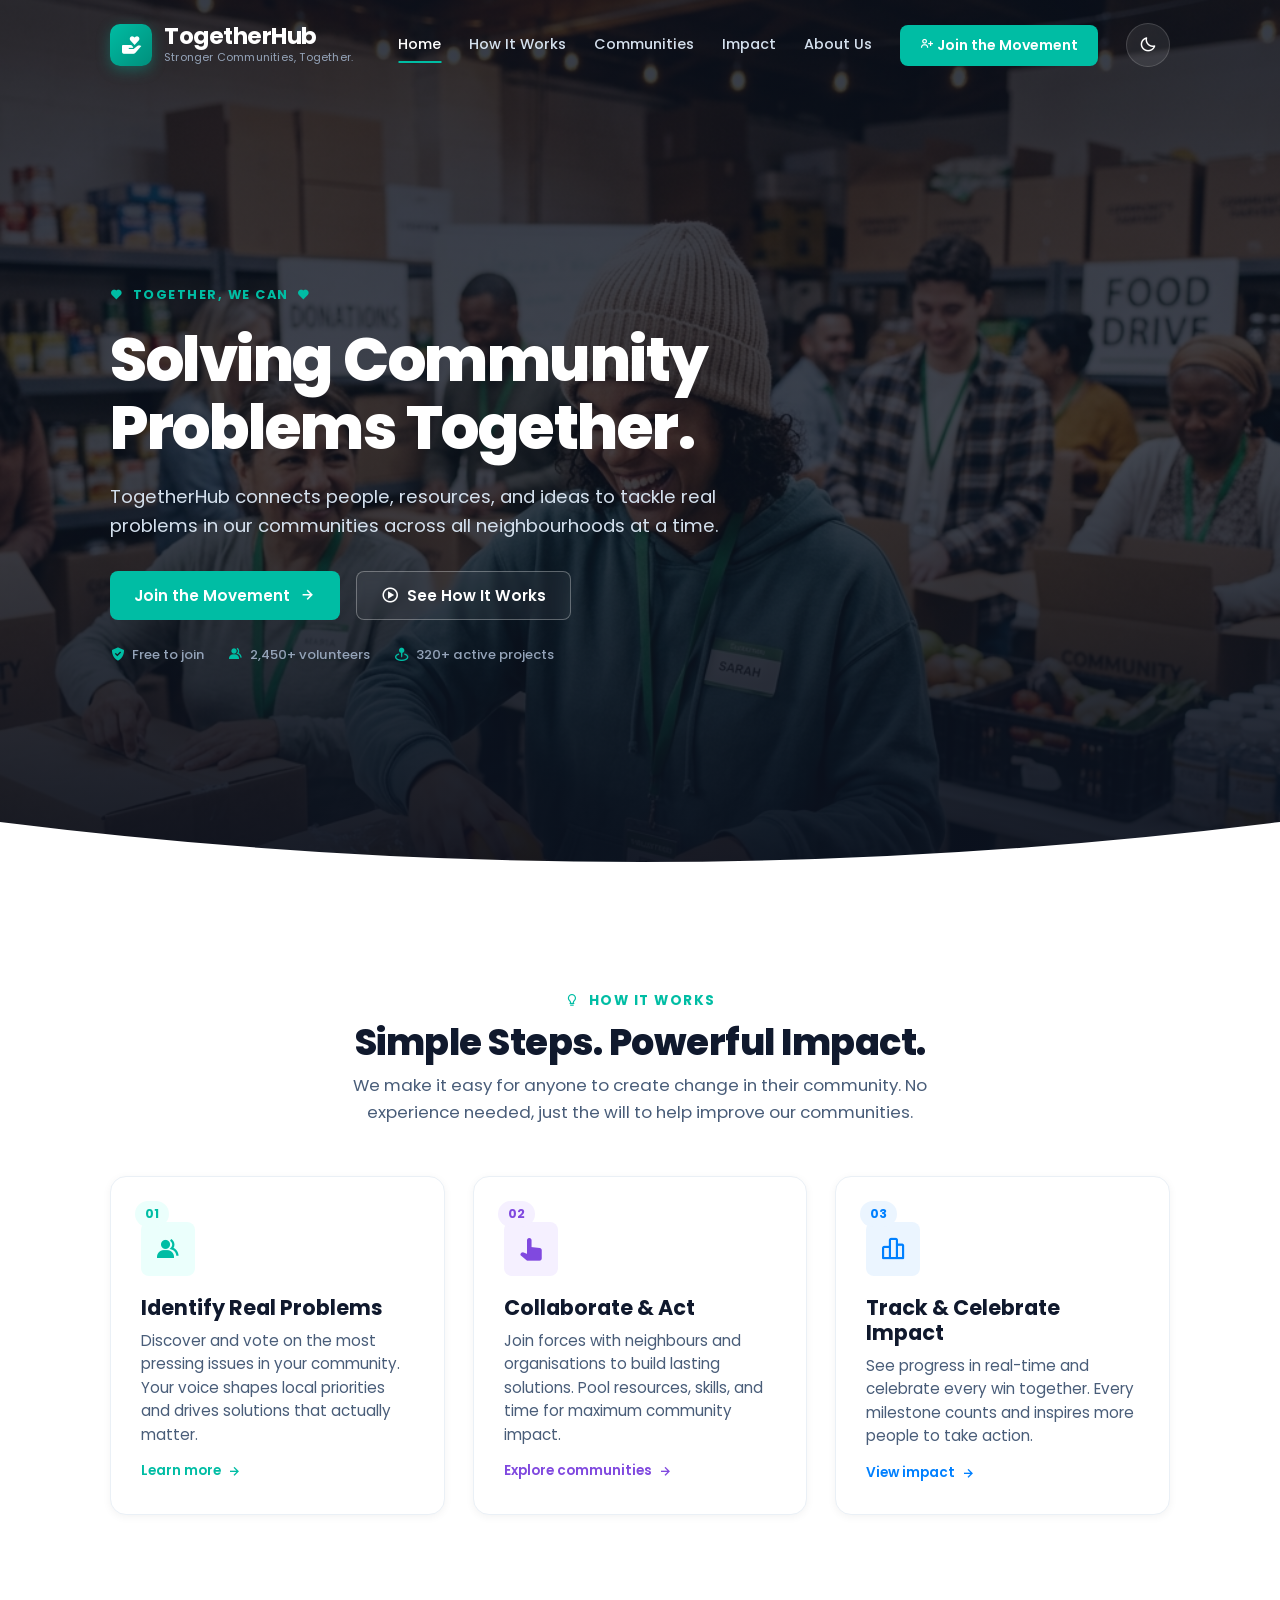
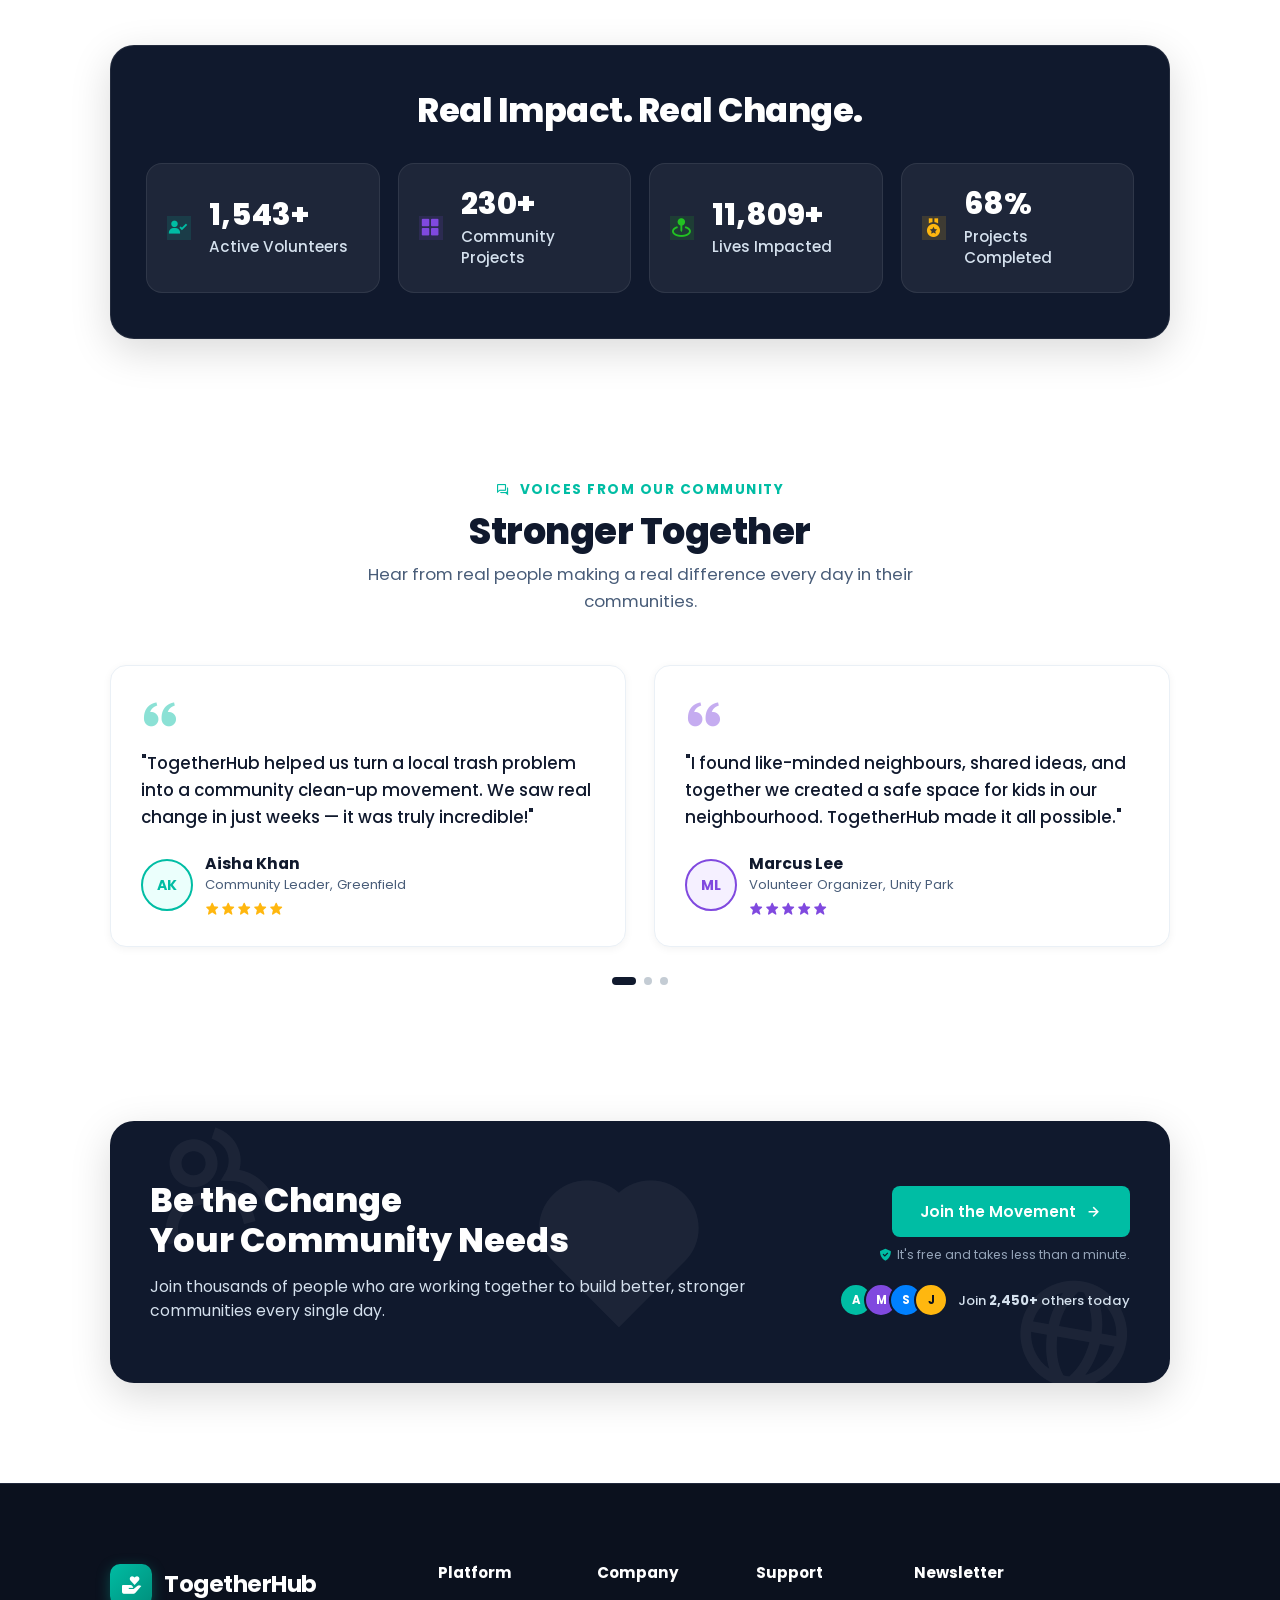
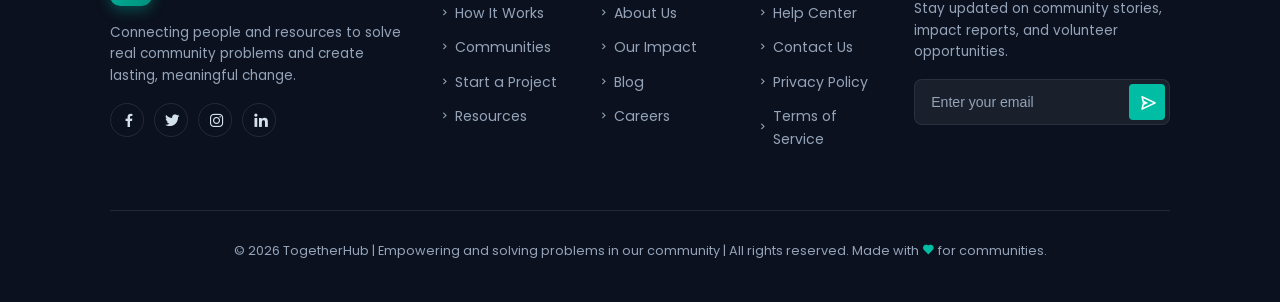
==== commit 6693cd56: "Fix indentation for favicon links in the head section" ====
--- a/index.html
+++ b/index.html
@@ -7,10 +7,10 @@
     <meta name="description"
         content="TogetherHub connects people, resources, and ideas to solve community problems and create positive local impact. Join the movement today.">
     <title>TogetherHub | Empowering Communities</title>
-  <link rel="apple-touch-icon" sizes="180x180" href="favicon/apple-touch-icon.png">
-<link rel="icon" type="image/png" sizes="32x32" href="favicon/favicon-32x32.png">
-<link rel="icon" type="image/png" sizes="16x16" href="favicon/favicon-16x16.png">
-<link rel="manifest" href="favicon/site.webmanifest">
+    <link rel="apple-touch-icon" sizes="180x180" href="favicon/apple-touch-icon.png">
+    <link rel="icon" type="image/png" sizes="32x32" href="favicon/favicon-32x32.png">
+    <link rel="icon" type="image/png" sizes="16x16" href="favicon/favicon-16x16.png">
+    <link rel="manifest" href="favicon/site.webmanifest">
     <!-- Boxicons Icon Library -->
     <link href='https://unpkg.com/boxicons@2.1.4/css/boxicons.min.css' rel='stylesheet'>
     <!-- Font Awesome Icon Library -->
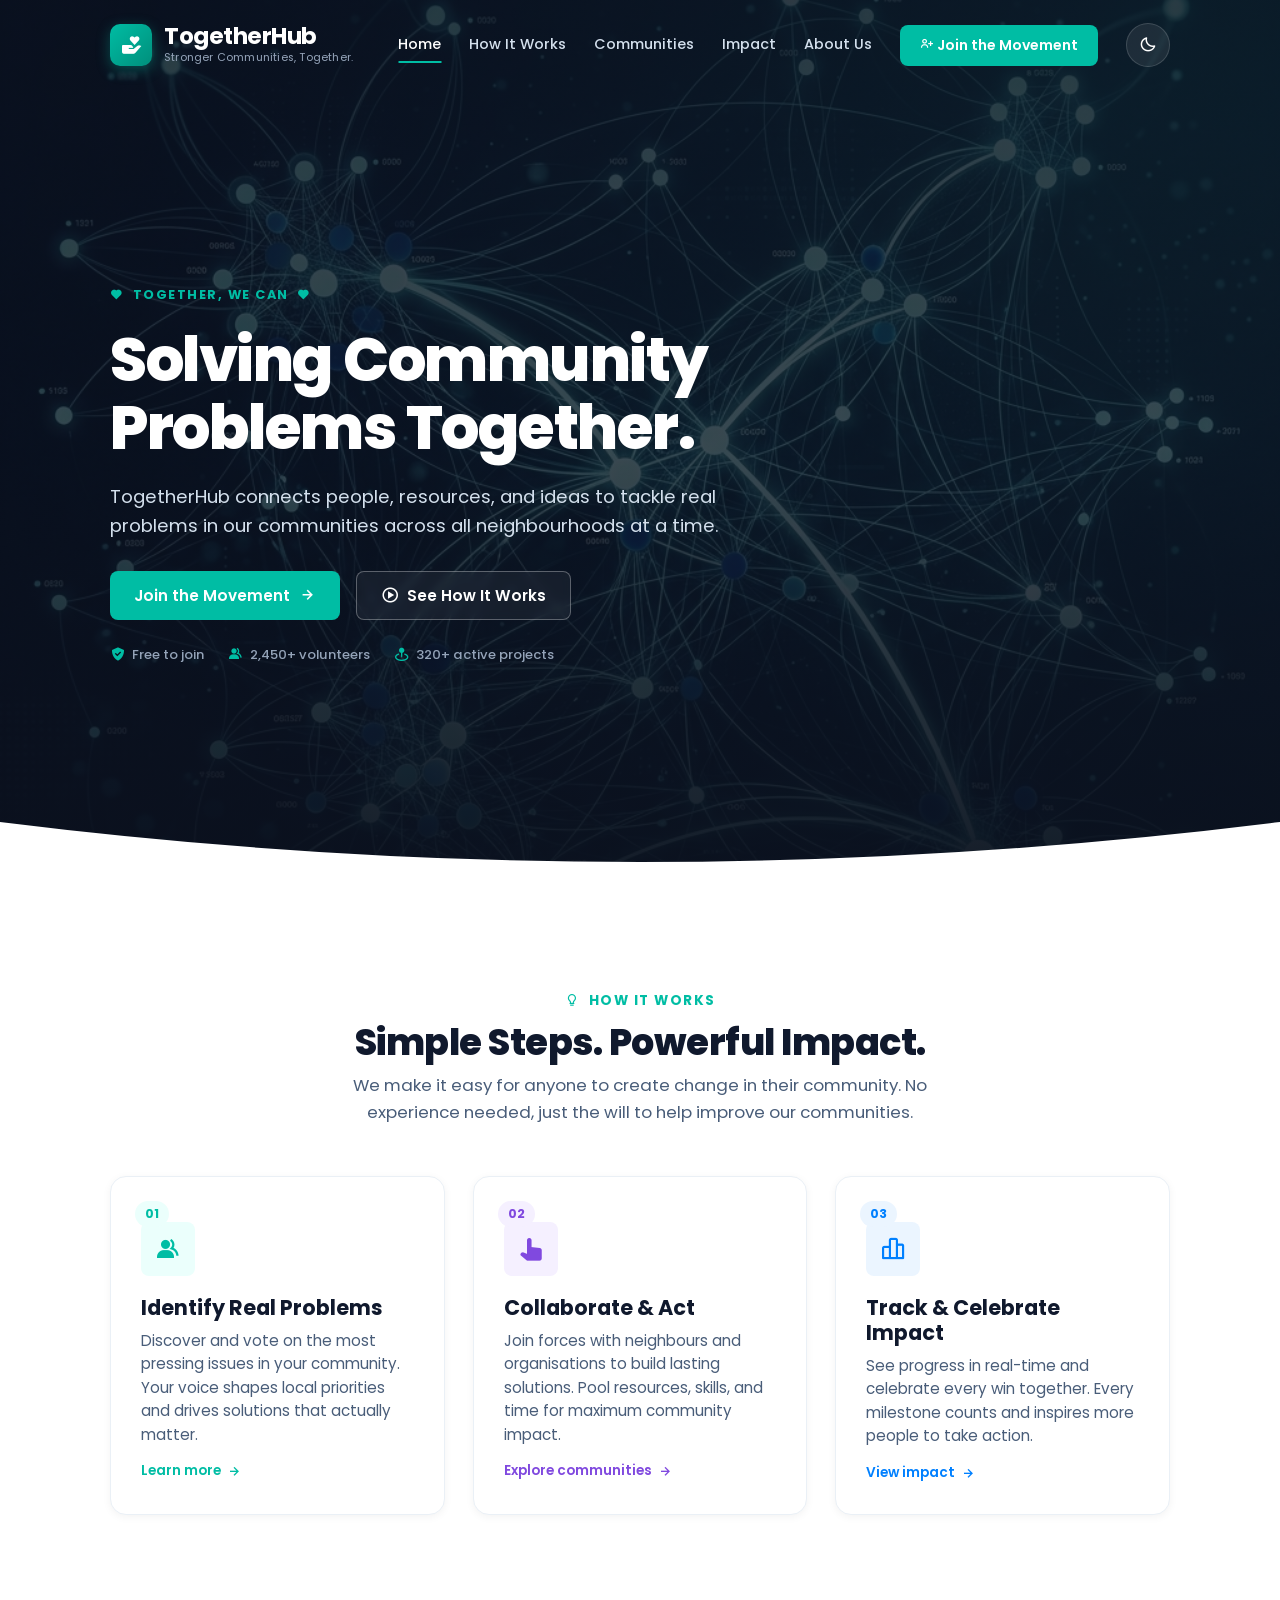
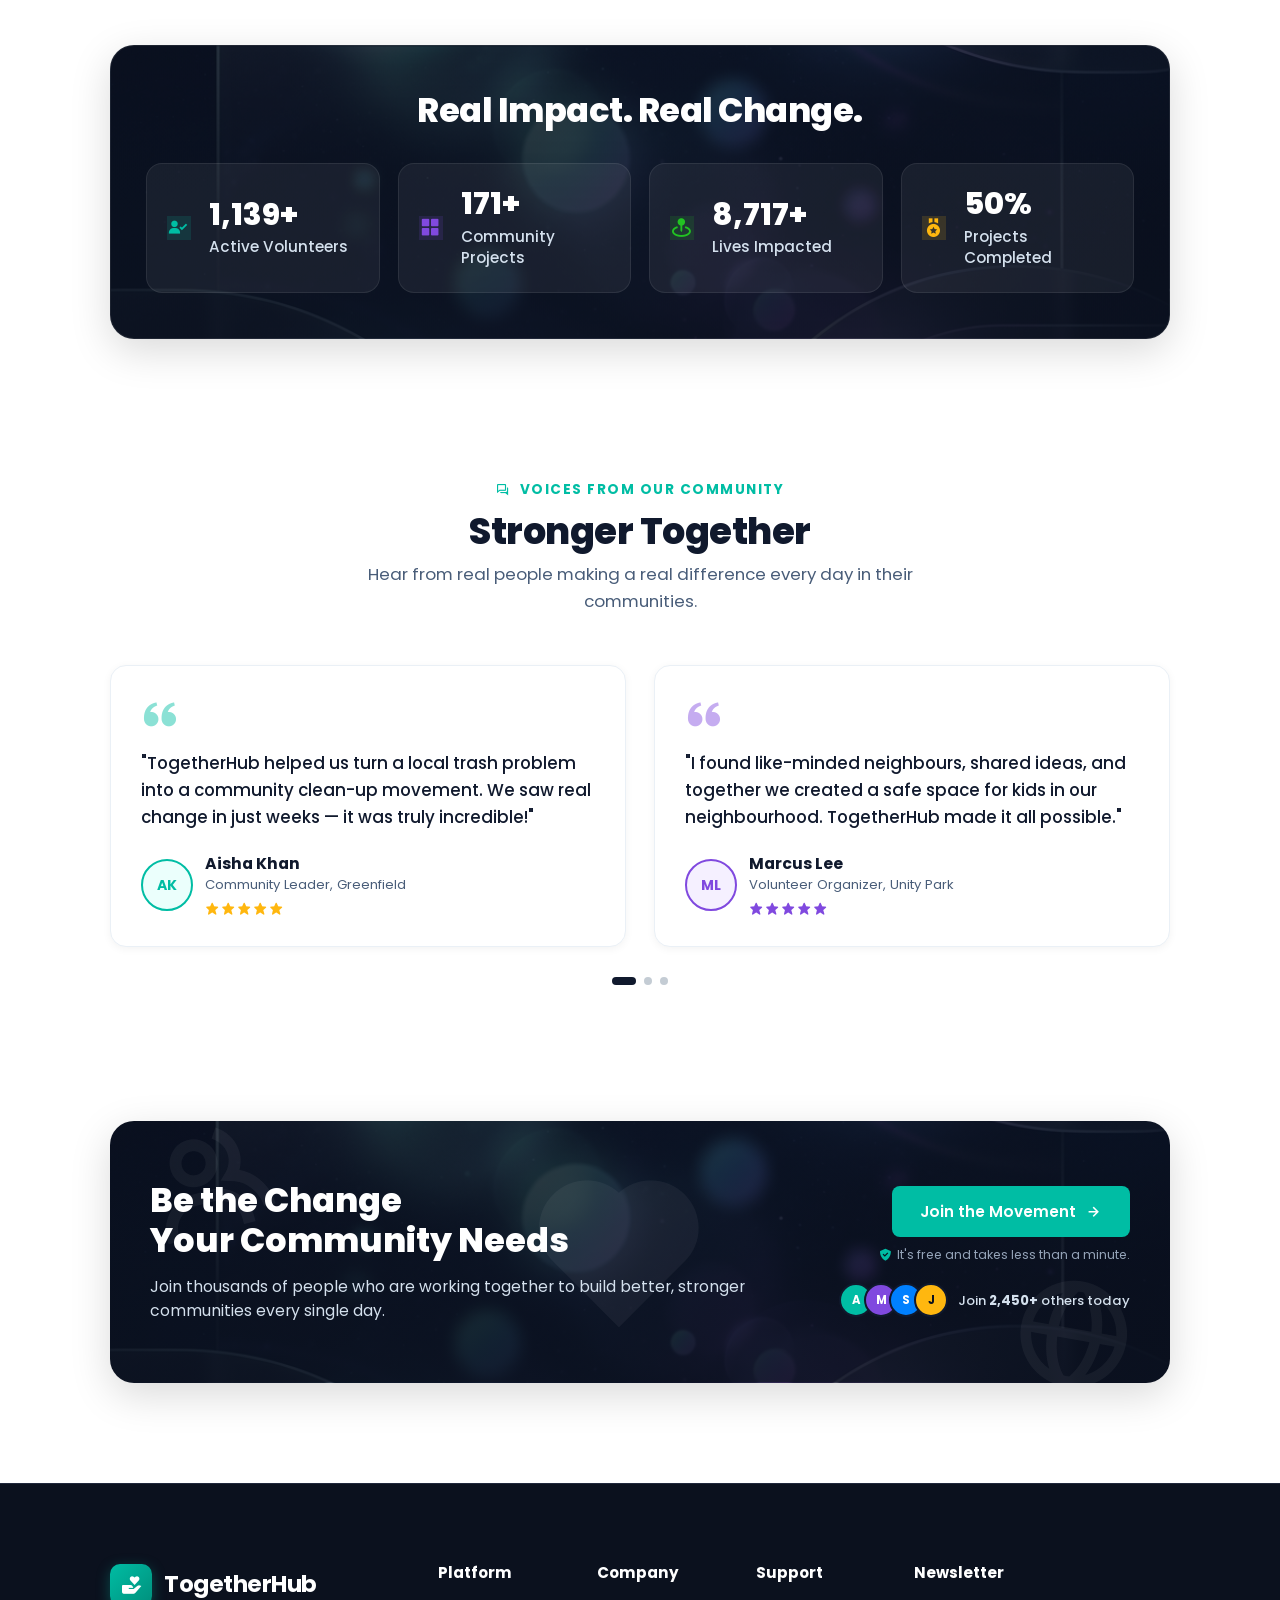
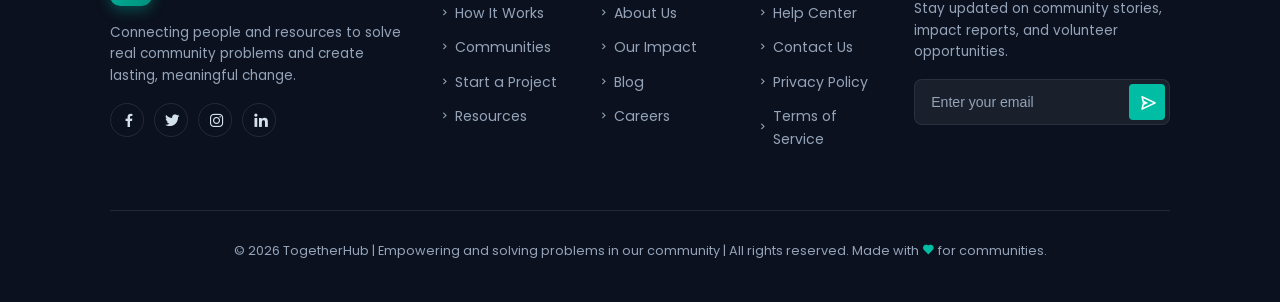
==== commit 440519e4: "Worked on the website with new pages and core assets for communities, impact, and project initiative" ====
--- a/index.html
+++ b/index.html
@@ -514,4 +514,4 @@
     <script src="main.js"></script>
 </body>
 
-</html>+</html>
--- a/style.css
+++ b/style.css
@@ -443,7 +443,7 @@
       rgba(11, 17, 30, 0.76) 50%,
       rgba(11, 17, 30, 0.96) 100%
     ),
-    url('assets/hero-bg.png');
+    url('assets/hero_background.png');
   background-size: cover;
   background-position: center 25%;
   background-repeat: no-repeat;
@@ -658,6 +658,9 @@
 
 .stats-banner-box {
   background-color: var(--dark-banner);
+  background-image: linear-gradient(rgba(11, 17, 30, 0.8), rgba(11, 17, 30, 0.9)), url('assets/banner_background.png');
+  background-size: cover;
+  background-position: center;
   border-radius: var(--border-radius-lg);
   padding: 45px 35px;
   color: var(--text-light);
@@ -911,6 +914,9 @@
 
 .cta-banner-box {
   background-color: var(--dark-banner);
+  background-image: linear-gradient(rgba(11, 17, 30, 0.8), rgba(11, 17, 30, 0.9)), url('assets/banner_background.png');
+  background-size: cover;
+  background-position: center;
   border-radius: var(--border-radius-lg);
   padding: 60px 40px;
   color: var(--text-light);
@@ -1912,3 +1918,2182 @@
   .hero-trust { gap: 14px; }
   .trust-item span { font-size: 0.75rem; }
 }
+
+/* ============================================================
+   EXTENDED STYLES FOR NEW TOGETHERHUB PAGES
+   Communities, Projects, Impact, Stories, About, Contact
+   ========================================================== */
+
+/* --- GRADIENT PLACEHOLDERS FOR IMAGES --- */
+.gradient-youth { background: linear-gradient(135deg, #667eea 0%, #764ba2 100%); }
+.gradient-environment { background: linear-gradient(135deg, #84fab0 0%, #8fd3f4 100%); }
+.gradient-health { background: linear-gradient(135deg, #fa709a 0%, #fee140 100%); }
+.gradient-water { background: linear-gradient(135deg, #4facfe 0%, #00f2fe 100%); }
+.gradient-education { background: linear-gradient(135deg, #a8edea 0%, #fed6e3 100%); }
+.gradient-digital { background: linear-gradient(135deg, #ff9a56 0%, #ff6a88 100%); }
+.gradient-women { background: linear-gradient(135deg, #f093fb 0%, #f5576c 100%); }
+.gradient-food { background: linear-gradient(135deg, #ffecd2 0%, #fcb69f 100%); }
+.gradient-featured { background: linear-gradient(135deg, #00c6ff 0%, #0072ff 100%); }
+.gradient-teal { background: linear-gradient(135deg, var(--primary-teal), hsl(172, 100%, 28%)); }
+.gradient-purple { background: linear-gradient(135deg, var(--accent-purple), hsl(262, 70%, 48%)); }
+.gradient-blue { background: linear-gradient(135deg, var(--accent-blue), hsl(210, 100%, 40%)); }
+.gradient-green { background: linear-gradient(135deg, #84fab0 0%, #8fd3f4 100%); }
+.gradient-red { background: linear-gradient(135deg, #fa709a 0%, #fee140 100%); }
+.gradient-orange { background: linear-gradient(135deg, #ff9a56 0%, #ff6a88 100%); }
+
+/* --- BUTTON SIZING MODIFIERS --- */
+.btn-sm {
+  padding: 8px 16px;
+  font-size: 0.85rem;
+}
+
+/* --- COMMUNITIES PAGE STYLES --- */
+.communities-filter-section {
+  padding: 60px 0;
+  background-color: var(--light-bg);
+}
+
+.filter-container {
+  display: flex;
+  flex-direction: column;
+  gap: 28px;
+}
+
+.search-box-wrapper {
+  width: 100%;
+}
+
+.search-box {
+  display: flex;
+  align-items: center;
+  gap: 12px;
+  background-color: var(--light-bg-alt);
+  border: 1px solid hsl(210, 40%, 94%);
+  border-radius: var(--border-radius-md);
+  padding: 14px 18px;
+  transition: all var(--transition-normal);
+}
+
+.search-box:focus-within {
+  border-color: var(--primary-teal);
+  box-shadow: 0 0 12px rgba(0, 184, 165, 0.15);
+}
+
+.search-box i {
+  color: var(--text-dark-secondary);
+  font-size: 1.2rem;
+}
+
+.search-input {
+  flex: 1;
+  border: none;
+  background: none;
+  font-size: 1rem;
+  color: var(--text-dark);
+  outline: none;
+}
+
+.search-input::placeholder {
+  color: var(--text-dark-muted);
+}
+
+.filter-chips-wrapper {
+  display: flex;
+  align-items: center;
+  flex-wrap: wrap;
+  gap: 12px;
+}
+
+.filter-label {
+  font-size: 0.9rem;
+  font-weight: 600;
+  color: var(--text-dark);
+}
+
+.filter-chips {
+  display: flex;
+  flex-wrap: wrap;
+  gap: 10px;
+}
+
+.filter-btn {
+  display: inline-flex;
+  align-items: center;
+  gap: 6px;
+  padding: 8px 14px;
+  border: 1px solid var(--text-dark-muted);
+  border-radius: var(--border-radius-full);
+  background-color: var(--light-bg);
+  color: var(--text-dark-secondary);
+  font-size: 0.85rem;
+  font-weight: 500;
+  cursor: pointer;
+  transition: all var(--transition-normal);
+}
+
+.filter-btn:hover {
+  border-color: var(--primary-teal);
+  color: var(--primary-teal);
+  background-color: var(--primary-teal-light);
+}
+
+.filter-btn.active {
+  background-color: var(--primary-teal);
+  color: var(--text-light);
+  border-color: var(--primary-teal);
+}
+
+/* Communities Grid */
+.communities-grid-section {
+  padding: 80px 0;
+  background-color: var(--light-bg);
+}
+
+.communities-grid {
+  display: grid;
+  grid-template-columns: repeat(auto-fit, minmax(320px, 1fr));
+  gap: 28px;
+  width: 100%;
+}
+
+.community-card {
+  display: flex;
+  flex-direction: column;
+  background-color: var(--light-bg);
+  border: 1px solid hsl(210, 40%, 94%);
+  border-radius: var(--border-radius-md);
+  overflow: hidden;
+  transition: all var(--transition-normal);
+  box-shadow: var(--shadow-sm);
+}
+
+.community-card:hover {
+  transform: translateY(-8px);
+  box-shadow: var(--shadow-md);
+  border-color: var(--primary-teal);
+}
+
+.community-card-image {
+  position: relative;
+  height: 200px;
+  overflow: hidden;
+}
+
+.card-image-placeholder {
+  width: 100%;
+  height: 100%;
+}
+
+.community-badge {
+  position: absolute;
+  top: 14px;
+  right: 14px;
+  display: flex;
+  align-items: center;
+  gap: 6px;
+  padding: 6px 12px;
+  border-radius: var(--border-radius-full);
+  background-color: hsla(172, 100%, 37%, 0.95);
+  color: var(--text-light);
+  font-size: 0.75rem;
+  font-weight: 700;
+  backdrop-filter: blur(6px);
+}
+
+.community-badge.active-badge {
+  background-color: hsla(172, 100%, 37%, 0.95);
+}
+
+.community-card-content {
+  padding: 24px;
+  display: flex;
+  flex-direction: column;
+  gap: 14px;
+  flex-grow: 1;
+}
+
+.community-header {
+  display: flex;
+  flex-direction: column;
+  gap: 8px;
+}
+
+.community-card-title {
+  font-size: 1.15rem;
+  font-weight: 700;
+  color: var(--text-dark);
+  line-height: 1.2;
+}
+
+.community-mission {
+  font-size: 0.9rem;
+  color: var(--text-dark-secondary);
+  line-height: 1.5;
+  flex-grow: 1;
+}
+
+.community-stats-inline {
+  display: flex;
+  flex-wrap: wrap;
+  gap: 12px;
+  padding: 12px 0;
+  border-top: 1px solid hsl(210, 40%, 94%);
+  border-bottom: 1px solid hsl(210, 40%, 94%);
+}
+
+.community-stat-item {
+  display: flex;
+  align-items: center;
+  gap: 6px;
+  font-size: 0.85rem;
+  color: var(--text-dark-secondary);
+}
+
+.community-stat-item i {
+  color: var(--primary-teal);
+}
+
+.community-card-footer {
+  padding-top: 12px;
+}
+
+/* Featured Community Section */
+.featured-community-section {
+  padding: 80px 0;
+  background-color: var(--light-bg-alt);
+}
+
+.featured-community-card {
+  display: grid;
+  grid-template-columns: 1fr 1fr;
+  gap: 48px;
+  align-items: center;
+  background-color: var(--light-bg);
+  border-radius: var(--border-radius-lg);
+  border: 1px solid hsl(210, 40%, 94%);
+  overflow: hidden;
+  box-shadow: var(--shadow-md);
+}
+
+.featured-community-image {
+  height: 360px;
+  overflow: hidden;
+}
+
+.featured-image-placeholder {
+  width: 100%;
+  height: 100%;
+}
+
+.featured-community-content {
+  padding: 40px;
+  display: flex;
+  flex-direction: column;
+  gap: 20px;
+}
+
+.featured-badge {
+  display: inline-flex;
+  align-items: center;
+  gap: 6px;
+  font-size: 0.8rem;
+  font-weight: 700;
+  color: var(--primary-teal);
+  text-transform: uppercase;
+  letter-spacing: 1.5px;
+  width: fit-content;
+}
+
+.featured-title {
+  font-size: 2rem;
+  font-weight: 800;
+  color: var(--text-dark);
+  line-height: 1.2;
+}
+
+.featured-description {
+  font-size: 1rem;
+  color: var(--text-dark-secondary);
+  line-height: 1.6;
+}
+
+.featured-highlights {
+  display: flex;
+  gap: 20px;
+  padding: 20px 0;
+}
+
+.highlight-item {
+  display: flex;
+  flex-direction: column;
+  gap: 4px;
+}
+
+.highlight-number {
+  font-size: 1.8rem;
+  font-weight: 800;
+  color: var(--primary-teal);
+}
+
+.highlight-label {
+  font-size: 0.85rem;
+  color: var(--text-dark-secondary);
+}
+
+.featured-cta {
+  display: flex;
+  gap: 14px;
+  padding-top: 14px;
+}
+
+/* --- PROJECTS PAGE STYLES --- */
+.projects-filter-section {
+  padding: 40px 0;
+  background-color: var(--light-bg);
+}
+
+.projects-filter-header {
+  display: flex;
+  justify-content: space-between;
+  align-items: center;
+  margin-bottom: 24px;
+}
+
+.sort-select {
+  padding: 8px 12px;
+  border: 1px solid hsl(210, 40%, 94%);
+  border-radius: var(--border-radius-sm);
+  background-color: var(--light-bg-alt);
+  color: var(--text-dark);
+  font-size: 0.9rem;
+  cursor: pointer;
+  transition: var(--transition-normal);
+}
+
+.sort-select:focus {
+  border-color: var(--primary-teal);
+  outline: none;
+}
+
+.projects-category-filter {
+  display: flex;
+  flex-wrap: wrap;
+  gap: 10px;
+}
+
+/* Featured Project Section */
+.featured-project-section {
+  padding: 60px 0;
+  background-color: var(--light-bg-alt);
+}
+
+.featured-project-card {
+  display: grid;
+  grid-template-columns: 1fr 1fr;
+  gap: 40px;
+  align-items: center;
+  background-color: var(--light-bg);
+  border-radius: var(--border-radius-lg);
+  border: 1px solid hsl(210, 40%, 94%);
+  padding: 40px;
+  box-shadow: var(--shadow-md);
+}
+
+.featured-project-image {
+  position: relative;
+  height: 340px;
+  overflow: hidden;
+  border-radius: var(--border-radius-md);
+}
+
+.featured-project-placeholder {
+  width: 100%;
+  height: 100%;
+}
+
+.project-urgency-badge {
+  position: absolute;
+  top: 16px;
+  right: 16px;
+  display: flex;
+  align-items: center;
+  gap: 6px;
+  padding: 8px 14px;
+  border-radius: var(--border-radius-full);
+  background-color: hsla(0, 100%, 50%, 0.95);
+  color: var(--text-light);
+  font-size: 0.75rem;
+  font-weight: 700;
+  backdrop-filter: blur(6px);
+}
+
+.project-urgency-badge.urgent {
+  background-color: hsla(0, 100%, 50%, 0.95);
+}
+
+.featured-project-content {
+  display: flex;
+  flex-direction: column;
+  gap: 24px;
+}
+
+.featured-project-header {
+  display: flex;
+  flex-direction: column;
+  gap: 12px;
+}
+
+.project-category-badge {
+  display: inline-flex;
+  align-items: center;
+  gap: 6px;
+  font-size: 0.75rem;
+  font-weight: 700;
+  padding: 6px 12px;
+  border-radius: var(--border-radius-full);
+  width: fit-content;
+  text-transform: capitalize;
+}
+
+.project-category-badge.education {
+  background-color: var(--accent-blue-light);
+  color: var(--accent-blue);
+}
+
+.project-category-badge.environment {
+  background-color: hsla(120, 70%, 45%, 0.15);
+  color: #4CAF50;
+}
+
+.project-category-badge.health {
+  background-color: hsla(0, 100%, 50%, 0.15);
+  color: #F44336;
+}
+
+.project-category-badge.infrastructure {
+  background-color: hsla(42, 100%, 53%, 0.15);
+  color: var(--accent-yellow);
+}
+
+.project-category-badge.food {
+  background-color: hsla(42, 100%, 53%, 0.15);
+  color: var(--accent-yellow);
+}
+
+.featured-project-title {
+  font-size: 1.9rem;
+  font-weight: 800;
+  color: var(--text-dark);
+  line-height: 1.2;
+}
+
+.featured-project-mission {
+  font-size: 1rem;
+  color: var(--text-dark-secondary);
+  line-height: 1.6;
+}
+
+.featured-project-progress-section {
+  display: flex;
+  flex-direction: column;
+  gap: 20px;
+  padding: 20px;
+  background-color: var(--light-bg-alt);
+  border-radius: var(--border-radius-md);
+}
+
+.progress-metric {
+  display: flex;
+  flex-direction: column;
+  gap: 8px;
+}
+
+.progress-header {
+  display: flex;
+  justify-content: space-between;
+  font-size: 0.85rem;
+  font-weight: 600;
+}
+
+.progress-label {
+  color: var(--text-dark-secondary);
+}
+
+.progress-value {
+  color: var(--text-dark);
+}
+
+.progress-bar-container {
+  height: 8px;
+  background-color: hsl(210, 40%, 88%);
+  border-radius: var(--border-radius-full);
+  overflow: hidden;
+}
+
+.progress-bar-fill {
+  height: 100%;
+  background: linear-gradient(90deg, var(--primary-teal), hsl(172, 100%, 28%));
+  border-radius: var(--border-radius-full);
+  transition: width var(--transition-slow);
+}
+
+.progress-percentage {
+  font-size: 0.8rem;
+  color: var(--primary-teal);
+  font-weight: 700;
+}
+
+.featured-project-stats {
+  display: grid;
+  grid-template-columns: repeat(auto-fit, minmax(150px, 1fr));
+  gap: 16px;
+}
+
+.featured-stat-box {
+  display: flex;
+  align-items: center;
+  gap: 12px;
+  padding: 12px;
+  background-color: rgba(0, 184, 165, 0.08);
+  border-radius: var(--border-radius-sm);
+}
+
+.featured-stat-icon {
+  display: flex;
+  align-items: center;
+  justify-content: center;
+  width: 40px;
+  height: 40px;
+  border-radius: var(--border-radius-full);
+  background-color: var(--primary-teal-light);
+  color: var(--primary-teal);
+  flex-shrink: 0;
+}
+
+.featured-stat-text {
+  display: flex;
+  flex-direction: column;
+}
+
+.featured-stat-number {
+  font-size: 1.1rem;
+  font-weight: 700;
+  color: var(--text-dark);
+}
+
+.featured-stat-label {
+  font-size: 0.75rem;
+  color: var(--text-dark-secondary);
+}
+
+.featured-project-cta {
+  display: flex;
+  gap: 14px;
+  padding-top: 14px;
+}
+
+/* Projects Grid */
+.projects-grid-section {
+  padding: 60px 0;
+  background-color: var(--light-bg);
+}
+
+.projects-grid {
+  display: grid;
+  grid-template-columns: repeat(auto-fit, minmax(300px, 1fr));
+  gap: 28px;
+  width: 100%;
+}
+
+.project-card {
+  display: flex;
+  flex-direction: column;
+  background-color: var(--light-bg);
+  border: 1px solid hsl(210, 40%, 94%);
+  border-radius: var(--border-radius-md);
+  overflow: hidden;
+  box-shadow: var(--shadow-sm);
+  transition: all var(--transition-normal);
+}
+
+.project-card:hover {
+  transform: translateY(-8px);
+  box-shadow: var(--shadow-md);
+  border-color: var(--primary-teal);
+}
+
+.project-card-image {
+  position: relative;
+  height: 180px;
+  overflow: hidden;
+}
+
+.project-image-placeholder {
+  width: 100%;
+  height: 100%;
+}
+
+.project-card-content {
+  padding: 20px;
+  display: flex;
+  flex-direction: column;
+  gap: 12px;
+  flex-grow: 1;
+}
+
+.project-card-title {
+  font-size: 1.1rem;
+  font-weight: 700;
+  color: var(--text-dark);
+  line-height: 1.2;
+}
+
+.project-card-description {
+  font-size: 0.85rem;
+  color: var(--text-dark-secondary);
+  line-height: 1.5;
+  flex-grow: 1;
+}
+
+.project-progress {
+  padding: 12px 0;
+  border-top: 1px solid hsl(210, 40%, 94%);
+  border-bottom: 1px solid hsl(210, 40%, 94%);
+}
+
+.progress-meta {
+  display: flex;
+  justify-content: space-between;
+  font-size: 0.8rem;
+  margin-bottom: 6px;
+}
+
+.progress-percent {
+  font-weight: 700;
+  color: var(--primary-teal);
+}
+
+.progress-bar-thin {
+  height: 6px;
+  background-color: hsl(210, 40%, 88%);
+  border-radius: var(--border-radius-full);
+  overflow: hidden;
+}
+
+.project-card-stats {
+  display: flex;
+  flex-wrap: wrap;
+  gap: 12px;
+  font-size: 0.8rem;
+  color: var(--text-dark-secondary);
+}
+
+.project-stat {
+  display: flex;
+  align-items: center;
+  gap: 5px;
+}
+
+.project-stat i {
+  color: var(--primary-teal);
+}
+
+.project-card-footer {
+  padding-top: 12px;
+}
+
+/* --- IMPACT PAGE STYLES --- */
+.impact-metrics-section {
+  padding: 80px 0;
+  background-color: var(--light-bg);
+}
+
+.metrics-header {
+  text-align: center;
+  margin-bottom: 50px;
+}
+
+.impact-metrics-grid {
+  display: grid;
+  grid-template-columns: repeat(auto-fit, minmax(260px, 1fr));
+  gap: 24px;
+}
+
+.impact-metric-card {
+  display: flex;
+  align-items: flex-start;
+  gap: 20px;
+  padding: 28px;
+  background-color: var(--dark-banner);
+  border: 1px solid rgba(255, 255, 255, 0.08);
+  border-radius: var(--border-radius-md);
+  color: var(--text-light);
+  transition: all var(--transition-normal);
+}
+
+.impact-metric-card:hover {
+  border-color: var(--primary-teal);
+  box-shadow: 0 0 20px rgba(0, 184, 165, 0.2);
+}
+
+.metric-icon-wrapper {
+  display: flex;
+  align-items: center;
+  justify-content: center;
+  width: 48px;
+  height: 48px;
+  border-radius: var(--border-radius-full);
+  flex-shrink: 0;
+  font-size: 1.5rem;
+}
+
+.metric-icon-wrapper.teal {
+  background-color: hsla(172, 100%, 37%, 0.2);
+  color: var(--primary-teal);
+}
+
+.metric-icon-wrapper.purple {
+  background-color: hsla(262, 70%, 58%, 0.2);
+  color: var(--accent-purple);
+}
+
+.metric-icon-wrapper.blue {
+  background-color: hsla(210, 100%, 50%, 0.2);
+  color: var(--accent-blue);
+}
+
+.metric-icon-wrapper.yellow {
+  background-color: hsla(42, 100%, 53%, 0.2);
+  color: var(--accent-yellow);
+}
+
+.metric-content {
+  display: flex;
+  flex-direction: column;
+  gap: 4px;
+}
+
+.metric-number {
+  font-size: 1.8rem;
+  font-weight: 800;
+}
+
+.metric-label {
+  font-size: 0.9rem;
+  color: var(--text-light-secondary);
+}
+
+.metric-trend {
+  font-size: 0.8rem;
+  color: var(--primary-teal);
+  display: flex;
+  align-items: center;
+  gap: 4px;
+  margin-top: 4px;
+}
+
+/* Impact Categories */
+.impact-categories-section {
+  padding: 80px 0;
+  background-color: var(--light-bg-alt);
+}
+
+.impact-categories-grid {
+  display: grid;
+  grid-template-columns: repeat(auto-fit, minmax(280px, 1fr));
+  gap: 28px;
+}
+
+.category-impact-card {
+  display: flex;
+  flex-direction: column;
+  gap: 20px;
+  padding: 32px;
+  background-color: var(--light-bg);
+  border: 1px solid hsl(210, 40%, 94%);
+  border-radius: var(--border-radius-md);
+  transition: all var(--transition-normal);
+}
+
+.category-impact-card:hover {
+  box-shadow: var(--shadow-md);
+  border-color: var(--primary-teal);
+}
+
+.category-header {
+  display: flex;
+  align-items: center;
+  gap: 12px;
+}
+
+.category-icon {
+  display: flex;
+  align-items: center;
+  justify-content: center;
+  width: 44px;
+  height: 44px;
+  border-radius: var(--border-radius-md);
+  background-color: var(--primary-teal-light);
+  color: var(--primary-teal);
+  font-size: 1.3rem;
+  flex-shrink: 0;
+}
+
+.category-icon.green {
+  background-color: hsla(120, 70%, 45%, 0.15);
+  color: #4CAF50;
+}
+
+.category-icon.red {
+  background-color: hsla(0, 100%, 50%, 0.15);
+  color: #F44336;
+}
+
+.category-title {
+  font-size: 1.15rem;
+  font-weight: 700;
+  color: var(--text-dark);
+}
+
+.category-metric {
+  display: flex;
+  flex-direction: column;
+  gap: 6px;
+}
+
+.category-metric-label {
+  font-size: 0.85rem;
+  color: var(--text-dark-secondary);
+  text-transform: uppercase;
+  letter-spacing: 0.5px;
+}
+
+.category-metric-value {
+  font-size: 1.6rem;
+  font-weight: 800;
+  color: var(--text-dark);
+}
+
+.category-progress {
+  display: flex;
+  justify-content: center;
+  padding: 20px 0;
+}
+
+.circular-progress {
+  width: 100px;
+  height: 100px;
+  border-radius: 50%;
+  display: flex;
+  align-items: center;
+  justify-content: center;
+  position: relative;
+}
+
+.progress-text {
+  font-size: 1.4rem;
+  font-weight: 800;
+  color: var(--text-dark);
+}
+
+.category-description {
+  font-size: 0.9rem;
+  color: var(--text-dark-secondary);
+  line-height: 1.5;
+  margin-top: auto;
+}
+
+/* Impact Timeline */
+.impact-timeline-section {
+  padding: 80px 0;
+  background-color: var(--light-bg);
+}
+
+.impact-timeline {
+  position: relative;
+  padding: 40px 0;
+}
+
+.impact-timeline::before {
+  content: '';
+  position: absolute;
+  left: 50%;
+  top: 0;
+  bottom: 0;
+  width: 2px;
+  background: linear-gradient(180deg, var(--primary-teal), hsl(172, 100%, 28%), var(--primary-teal));
+  transform: translateX(-1px);
+}
+
+.timeline-item {
+  display: grid;
+  grid-template-columns: 1fr 40px 1fr;
+  gap: 40px;
+  align-items: center;
+  margin-bottom: 50px;
+  position: relative;
+}
+
+.timeline-item.left {
+  grid-template-columns: 1fr 40px 1fr;
+}
+
+.timeline-item.left .timeline-content {
+  grid-column: 1;
+  text-align: right;
+}
+
+.timeline-item.right .timeline-content {
+  grid-column: 3;
+  text-align: left;
+}
+
+.timeline-marker {
+  grid-column: 2;
+  width: 40px;
+  height: 40px;
+  border-radius: 50%;
+  background: var(--primary-teal);
+  border: 3px solid var(--light-bg);
+  display: flex;
+  align-items: center;
+  justify-content: center;
+  color: var(--text-light);
+  font-size: 1.2rem;
+  z-index: 10;
+  box-shadow: 0 0 0 4px var(--dark-bg);
+}
+
+.timeline-content {
+  padding: 20px;
+}
+
+.timeline-year {
+  font-size: 0.85rem;
+  font-weight: 700;
+  color: var(--primary-teal);
+  text-transform: uppercase;
+  letter-spacing: 1.5px;
+}
+
+.timeline-title {
+  font-size: 1.3rem;
+  font-weight: 700;
+  color: var(--text-dark);
+  margin: 8px 0;
+}
+
+.timeline-description {
+  font-size: 0.95rem;
+  color: var(--text-dark-secondary);
+  line-height: 1.6;
+}
+
+/* Impact Stories */
+.impact-stories-highlight-section {
+  padding: 60px 0;
+  background-color: var(--light-bg-alt);
+}
+
+.impact-stories-grid {
+  display: grid;
+  grid-template-columns: repeat(auto-fit, minmax(280px, 1fr));
+  gap: 24px;
+}
+
+.impact-story-card {
+  background-color: var(--light-bg);
+  border: 1px solid hsl(210, 40%, 94%);
+  border-radius: var(--border-radius-md);
+  overflow: hidden;
+  transition: all var(--transition-normal);
+  box-shadow: var(--shadow-sm);
+}
+
+.impact-story-card:hover {
+  box-shadow: var(--shadow-md);
+  transform: translateY(-4px);
+}
+
+.story-image-placeholder {
+  width: 100%;
+  height: 160px;
+}
+
+.story-content {
+  padding: 20px;
+  display: flex;
+  flex-direction: column;
+  gap: 12px;
+}
+
+.story-category {
+  display: inline-flex;
+  align-items: center;
+  gap: 6px;
+  font-size: 0.75rem;
+  font-weight: 700;
+  color: var(--primary-teal);
+  text-transform: uppercase;
+  letter-spacing: 1.5px;
+  width: fit-content;
+}
+
+.story-title {
+  font-size: 1.05rem;
+  font-weight: 700;
+  color: var(--text-dark);
+  line-height: 1.2;
+}
+
+.story-excerpt {
+  font-size: 0.85rem;
+  color: var(--text-dark-secondary);
+  line-height: 1.5;
+  margin: 8px 0;
+  flex-grow: 1;
+}
+
+.story-meta {
+  display: flex;
+  align-items: center;
+  gap: 8px;
+  font-size: 0.8rem;
+  color: var(--text-dark-muted);
+  margin-top: 8px;
+}
+
+.story-location {
+  display: flex;
+  align-items: center;
+  gap: 4px;
+}
+
+/* --- STORIES PAGE STYLES --- */
+.featured-story-section {
+  padding: 60px 0;
+  background-color: var(--light-bg-alt);
+}
+
+.featured-story-card {
+  position: relative;
+  height: 440px;
+  border-radius: var(--border-radius-lg);
+  overflow: hidden;
+  box-shadow: var(--shadow-lg);
+}
+
+.featured-story-image {
+  width: 100%;
+  height: 100%;
+}
+
+.featured-story-placeholder {
+  width: 100%;
+  height: 100%;
+}
+
+.featured-story-overlay {
+  position: absolute;
+  inset: 0;
+  background: linear-gradient(180deg, rgba(0,0,0,0) 0%, rgba(0,0,0,0.3) 50%, rgba(0,0,0,0.8) 100%);
+  padding: 60px 40px 40px;
+  display: flex;
+  flex-direction: column;
+  justify-content: flex-end;
+  gap: 16px;
+  color: var(--text-light);
+}
+
+.featured-story-category {
+  display: inline-flex;
+  align-items: center;
+  gap: 6px;
+  font-size: 0.75rem;
+  font-weight: 700;
+  color: var(--primary-teal);
+  text-transform: uppercase;
+  letter-spacing: 1.5px;
+  width: fit-content;
+}
+
+.featured-story-title {
+  font-size: 2.2rem;
+  font-weight: 800;
+  line-height: 1.2;
+}
+
+.featured-story-excerpt {
+  font-size: 1.05rem;
+  line-height: 1.6;
+  max-width: 600px;
+}
+
+.featured-story-meta {
+  display: flex;
+  justify-content: space-between;
+  align-items: center;
+  margin-top: 12px;
+  padding-top: 12px;
+  border-top: 1px solid rgba(255,255,255,0.2);
+}
+
+.featured-story-author {
+  display: flex;
+  align-items: center;
+  gap: 12px;
+}
+
+.author-avatar {
+  width: 44px;
+  height: 44px;
+  border-radius: var(--border-radius-full);
+  display: flex;
+  align-items: center;
+  justify-content: center;
+  font-weight: 700;
+  color: var(--text-light);
+  font-size: 0.9rem;
+}
+
+.author-info {
+  display: flex;
+  flex-direction: column;
+}
+
+.author-name {
+  font-weight: 700;
+  font-size: 0.95rem;
+}
+
+.author-title {
+  font-size: 0.8rem;
+  opacity: 0.9;
+}
+
+.featured-story-read-info {
+  display: flex;
+  gap: 20px;
+  font-size: 0.85rem;
+}
+
+.read-time, .publish-date {
+  display: flex;
+  align-items: center;
+  gap: 6px;
+}
+
+.featured-story-btn {
+  align-self: flex-start;
+  margin-top: 12px;
+}
+
+/* Stories Main Grid */
+.stories-main-section {
+  padding: 80px 0;
+  background-color: var(--light-bg);
+}
+
+.stories-container {
+  display: grid;
+  grid-template-columns: 1fr 320px;
+  gap: 40px;
+}
+
+.left-aligned {
+  text-align: left !important;
+}
+
+.stories-grid {
+  display: grid;
+  grid-template-columns: repeat(auto-fit, minmax(320px, 1fr));
+  gap: 28px;
+  margin-bottom: 40px;
+}
+
+.editorial-story-card {
+  display: flex;
+  flex-direction: column;
+  background-color: var(--light-bg);
+  border: 1px solid hsl(210, 40%, 94%);
+  border-radius: var(--border-radius-md);
+  overflow: hidden;
+  transition: all var(--transition-normal);
+  box-shadow: var(--shadow-sm);
+}
+
+.editorial-story-card:hover {
+  box-shadow: var(--shadow-md);
+  border-color: var(--primary-teal);
+  transform: translateY(-6px);
+}
+
+.story-image-wrapper {
+  position: relative;
+  height: 200px;
+  overflow: hidden;
+  background-color: var(--light-bg-alt);
+}
+
+.story-image-placeholder {
+  width: 100%;
+  height: 100%;
+  transition: transform var(--transition-slow);
+}
+
+.editorial-story-card:hover .story-image-placeholder {
+  transform: scale(1.08);
+}
+
+.story-read-time {
+  position: absolute;
+  bottom: 12px;
+  right: 12px;
+  padding: 6px 10px;
+  background-color: var(--dark-bg);
+  color: var(--text-light);
+  font-size: 0.75rem;
+  font-weight: 700;
+  border-radius: var(--border-radius-sm);
+}
+
+.story-card-content {
+  padding: 24px;
+  display: flex;
+  flex-direction: column;
+  gap: 12px;
+  flex-grow: 1;
+}
+
+.story-category-tag {
+  display: inline-flex;
+  align-items: center;
+  gap: 4px;
+  font-size: 0.75rem;
+  font-weight: 700;
+  padding: 4px 8px;
+  border-radius: 4px;
+  width: fit-content;
+  text-transform: capitalize;
+}
+
+.story-category-tag.education {
+  background-color: var(--accent-blue-light);
+  color: var(--accent-blue);
+}
+
+.story-category-tag.environment {
+  background-color: hsla(120, 70%, 45%, 0.15);
+  color: #4CAF50;
+}
+
+.story-category-tag.health {
+  background-color: hsla(0, 100%, 50%, 0.15);
+  color: #F44336;
+}
+
+.story-category-tag.food {
+  background-color: hsla(42, 100%, 53%, 0.15);
+  color: var(--accent-yellow);
+}
+
+.story-card-title {
+  font-size: 1.15rem;
+  font-weight: 700;
+  color: var(--text-dark);
+  line-height: 1.2;
+}
+
+.story-card-excerpt {
+  font-size: 0.9rem;
+  color: var(--text-dark-secondary);
+  line-height: 1.5;
+  flex-grow: 1;
+  margin: 8px 0;
+}
+
+.story-card-meta {
+  display: flex;
+  justify-content: space-between;
+  align-items: flex-end;
+  padding-top: 12px;
+  border-top: 1px solid hsl(210, 40%, 94%);
+  font-size: 0.8rem;
+}
+
+.story-author-mini {
+  display: flex;
+  align-items: center;
+  gap: 8px;
+}
+
+.author-avatar-sm {
+  width: 32px;
+  height: 32px;
+  border-radius: var(--border-radius-full);
+  display: flex;
+  align-items: center;
+  justify-content: center;
+  font-weight: 700;
+  color: var(--text-light);
+  font-size: 0.8rem;
+  flex-shrink: 0;
+}
+
+.author-avatar-sm.gradient-blue { background: linear-gradient(135deg, var(--accent-blue), hsl(210, 100%, 40%)); }
+.author-avatar-sm.gradient-green { background: linear-gradient(135deg, #84fab0 0%, #8fd3f4 100%); }
+.author-avatar-sm.gradient-red { background: linear-gradient(135deg, #fa709a 0%, #fee140 100%); }
+.author-avatar-sm.gradient-orange { background: linear-gradient(135deg, #ff9a56 0%, #ff6a88 100%); }
+.author-avatar-sm.gradient-purple { background: linear-gradient(135deg, var(--accent-purple), hsl(262, 70%, 48%)); }
+.author-avatar-sm.gradient-teal { background: linear-gradient(135deg, var(--primary-teal), hsl(172, 100%, 28%)); }
+
+.author-name-mini {
+  font-weight: 600;
+  color: var(--text-dark);
+}
+
+.author-role-mini {
+  color: var(--text-dark-secondary);
+}
+
+.publish-date-mini {
+  color: var(--text-dark-muted);
+}
+
+.story-read-btn {
+  background: none;
+  border: none;
+  color: var(--primary-teal);
+  font-weight: 600;
+  cursor: pointer;
+  transition: var(--transition-normal);
+  display: flex;
+  align-items: center;
+  gap: 6px;
+  font-size: 0.9rem;
+  margin-top: 12px;
+}
+
+.story-read-btn:hover {
+  gap: 10px;
+}
+
+.stories-load-more {
+  display: flex;
+  justify-content: center;
+  padding: 30px 0;
+}
+
+/* Sidebar */
+.stories-sidebar {
+  display: flex;
+  flex-direction: column;
+  gap: 24px;
+}
+
+.sidebar-widget {
+  background-color: var(--light-bg);
+  border: 1px solid hsl(210, 40%, 94%);
+  border-radius: var(--border-radius-md);
+  padding: 24px;
+}
+
+.widget-title {
+  font-size: 1rem;
+  font-weight: 700;
+  color: var(--text-dark);
+  margin-bottom: 16px;
+}
+
+.widget-desc {
+  font-size: 0.9rem;
+  color: var(--text-dark-secondary);
+  margin-bottom: 14px;
+  line-height: 1.5;
+}
+
+.newsletter-input {
+  width: 100%;
+  padding: 10px 12px;
+  border: 1px solid hsl(210, 40%, 94%);
+  border-radius: var(--border-radius-sm);
+  background-color: var(--light-bg-alt);
+  color: var(--text-dark);
+  font-size: 0.9rem;
+  margin-bottom: 12px;
+}
+
+.newsletter-input::placeholder {
+  color: var(--text-dark-muted);
+}
+
+.trending-list {
+  display: flex;
+  flex-direction: column;
+  gap: 16px;
+}
+
+.trending-item {
+  display: flex;
+  gap: 12px;
+  padding-bottom: 12px;
+  border-bottom: 1px solid hsl(210, 40%, 94%);
+}
+
+.trending-item:last-child {
+  border-bottom: none;
+  padding-bottom: 0;
+}
+
+.trending-number {
+  display: flex;
+  align-items: center;
+  justify-content: center;
+  width: 28px;
+  height: 28px;
+  border-radius: var(--border-radius-full);
+  background-color: var(--primary-teal-light);
+  color: var(--primary-teal);
+  font-weight: 700;
+  font-size: 0.85rem;
+  flex-shrink: 0;
+}
+
+.trending-content {
+  display: flex;
+  flex-direction: column;
+  gap: 4px;
+}
+
+.trending-link {
+  font-weight: 600;
+  color: var(--text-dark);
+  transition: color var(--transition-normal);
+}
+
+.trending-link:hover {
+  color: var(--primary-teal);
+}
+
+.trending-views {
+  font-size: 0.75rem;
+  color: var(--text-dark-muted);
+}
+
+.tags-cloud {
+  display: flex;
+  flex-wrap: wrap;
+  gap: 8px;
+}
+
+.tag-button {
+  display: inline-flex;
+  align-items: center;
+  padding: 6px 12px;
+  background-color: var(--light-bg-alt);
+  border: 1px solid hsl(210, 40%, 90%);
+  border-radius: var(--border-radius-full);
+  color: var(--text-dark-secondary);
+  font-size: 0.8rem;
+  font-weight: 500;
+  transition: all var(--transition-normal);
+  cursor: pointer;
+}
+
+.tag-button:hover {
+  background-color: var(--primary-teal-light);
+  color: var(--primary-teal);
+  border-color: var(--primary-teal);
+}
+
+.featured-author {
+  display: flex;
+  flex-direction: column;
+  gap: 12px;
+  align-items: center;
+  text-align: center;
+}
+
+.featured-author-avatar {
+  width: 80px;
+  height: 80px;
+  border-radius: var(--border-radius-full);
+  margin-bottom: 8px;
+}
+
+.featured-author-name {
+  font-size: 1.05rem;
+  font-weight: 700;
+  color: var(--text-dark);
+}
+
+.featured-author-bio {
+  font-size: 0.85rem;
+  color: var(--text-dark-secondary);
+  line-height: 1.5;
+  margin: 8px 0;
+}
+
+.featured-author-stats {
+  display: flex;
+  justify-content: center;
+  gap: 20px;
+  padding: 12px 0;
+  border-top: 1px solid hsl(210, 40%, 94%);
+  border-bottom: 1px solid hsl(210, 40%, 94%);
+  margin: 12px 0;
+  width: 100%;
+}
+
+.author-stat {
+  display: flex;
+  flex-direction: column;
+  gap: 4px;
+  align-items: center;
+}
+
+.stat-number {
+  font-size: 1.2rem;
+  font-weight: 800;
+  color: var(--primary-teal);
+}
+
+.stat-label {
+  font-size: 0.75rem;
+  color: var(--text-dark-secondary);
+  text-transform: uppercase;
+  letter-spacing: 0.5px;
+}
+
+/* --- ABOUT PAGE STYLES --- */
+.mission-vision-section {
+  padding: 80px 0;
+  background-color: var(--light-bg);
+}
+
+.mission-vision-grid {
+  display: grid;
+  grid-template-columns: repeat(auto-fit, minmax(300px, 1fr));
+  gap: 32px;
+}
+
+.mission-card {
+  display: flex;
+  flex-direction: column;
+  gap: 16px;
+  padding: 32px;
+  background-color: var(--light-bg);
+  border: 1px solid hsl(210, 40%, 94%);
+  border-radius: var(--border-radius-md);
+  transition: all var(--transition-normal);
+}
+
+.mission-card:hover {
+  border-color: var(--primary-teal);
+  box-shadow: var(--shadow-md);
+  transform: translateY(-4px);
+}
+
+.mission-icon {
+  display: flex;
+  align-items: center;
+  justify-content: center;
+  width: 56px;
+  height: 56px;
+  border-radius: var(--border-radius-md);
+  background-color: var(--primary-teal-light);
+  color: var(--primary-teal);
+  font-size: 1.8rem;
+}
+
+.mission-icon.vision {
+  background-color: var(--accent-purple-light);
+  color: var(--accent-purple);
+}
+
+.mission-icon.action {
+  background-color: var(--accent-blue-light);
+  color: var(--accent-blue);
+}
+
+.mission-title {
+  font-size: 1.3rem;
+  font-weight: 700;
+  color: var(--text-dark);
+}
+
+.mission-text {
+  font-size: 0.95rem;
+  color: var(--text-dark-secondary);
+  line-height: 1.6;
+}
+
+/* Core Values Section */
+.core-values-section {
+  padding: 80px 0;
+  background-color: var(--light-bg-alt);
+}
+
+.values-grid {
+  display: grid;
+  grid-template-columns: repeat(auto-fit, minmax(280px, 1fr));
+  gap: 28px;
+}
+
+.value-card {
+  display: flex;
+  flex-direction: column;
+  gap: 14px;
+  padding: 28px;
+  background-color: var(--light-bg);
+  border: 1px solid hsl(210, 40%, 94%);
+  border-radius: var(--border-radius-md);
+  transition: all var(--transition-normal);
+  text-align: center;
+}
+
+.value-card:hover {
+  box-shadow: var(--shadow-md);
+  border-color: var(--primary-teal);
+}
+
+.value-icon {
+  display: flex;
+  align-items: center;
+  justify-content: center;
+  width: 48px;
+  height: 48px;
+  border-radius: var(--border-radius-full);
+  margin: 0 auto;
+  font-size: 1.5rem;
+}
+
+.value-icon.teal {
+  background-color: var(--primary-teal-light);
+  color: var(--primary-teal);
+}
+
+.value-icon.purple {
+  background-color: var(--accent-purple-light);
+  color: var(--accent-purple);
+}
+
+.value-icon.blue {
+  background-color: var(--accent-blue-light);
+  color: var(--accent-blue);
+}
+
+.value-icon.green {
+  background-color: hsla(120, 70%, 45%, 0.15);
+  color: #4CAF50;
+}
+
+.value-icon.orange {
+  background-color: hsla(42, 100%, 53%, 0.15);
+  color: var(--accent-yellow);
+}
+
+.value-icon.leaf {
+  background-color: hsla(120, 70%, 45%, 0.15);
+  color: #4CAF50;
+}
+
+.value-name {
+  font-size: 1.1rem;
+  font-weight: 700;
+  color: var(--text-dark);
+}
+
+.value-description {
+  font-size: 0.9rem;
+  color: var(--text-dark-secondary);
+  line-height: 1.5;
+}
+
+/* Team Section */
+.team-section {
+  padding: 80px 0;
+  background-color: var(--light-bg);
+}
+
+.team-grid {
+  display: grid;
+  grid-template-columns: repeat(auto-fit, minmax(320px, 1fr));
+  gap: 32px;
+}
+
+.team-member-card {
+  display: flex;
+  flex-direction: column;
+  background-color: var(--light-bg);
+  border: 1px solid hsl(210, 40%, 94%);
+  border-radius: var(--border-radius-md);
+  overflow: hidden;
+  transition: all var(--transition-normal);
+  box-shadow: var(--shadow-sm);
+}
+
+.team-member-card:hover {
+  box-shadow: var(--shadow-md);
+  border-color: var(--primary-teal);
+  transform: translateY(-6px);
+}
+
+.member-image {
+  width: 100%;
+  height: 280px;
+}
+
+.member-info {
+  padding: 28px;
+  display: flex;
+  flex-direction: column;
+  gap: 12px;
+}
+
+.member-name {
+  font-size: 1.2rem;
+  font-weight: 700;
+  color: var(--text-dark);
+}
+
+.member-role {
+  font-size: 0.9rem;
+  color: var(--primary-teal);
+  font-weight: 600;
+}
+
+.member-bio {
+  font-size: 0.9rem;
+  color: var(--text-dark-secondary);
+  line-height: 1.5;
+  margin: 8px 0;
+}
+
+.member-socials {
+  display: flex;
+  gap: 12px;
+  padding-top: 12px;
+  margin-top: auto;
+}
+
+.member-socials a {
+  display: flex;
+  align-items: center;
+  justify-content: center;
+  width: 36px;
+  height: 36px;
+  border-radius: var(--border-radius-full);
+  border: 1px solid hsl(210, 40%, 94%);
+  color: var(--text-dark-secondary);
+  transition: all var(--transition-normal);
+}
+
+.member-socials a:hover {
+  background-color: var(--primary-teal);
+  color: var(--text-light);
+  border-color: var(--primary-teal);
+}
+
+/* --- CONTACT PAGE STYLES --- */
+.contact-main-section {
+  padding: 80px 0;
+  background-color: var(--light-bg);
+}
+
+.contact-grid {
+  display: grid;
+  grid-template-columns: 1fr 1fr;
+  gap: 48px;
+}
+
+/* Contact Form */
+.contact-form-wrapper {
+  display: flex;
+  flex-direction: column;
+  gap: 24px;
+}
+
+.form-header {
+  display: flex;
+  flex-direction: column;
+  gap: 8px;
+}
+
+.form-title {
+  font-size: 1.6rem;
+  font-weight: 800;
+  color: var(--text-dark);
+}
+
+.form-subtitle {
+  font-size: 0.95rem;
+  color: var(--text-dark-secondary);
+}
+
+.contact-form {
+  display: flex;
+  flex-direction: column;
+  gap: 16px;
+}
+
+.form-input-lg {
+  padding: 12px 14px;
+  font-size: 0.95rem;
+}
+
+.form-input-lg[type="text"],
+.form-input-lg[type="email"],
+.form-input-lg select,
+.form-input-lg textarea {
+  width: 100%;
+}
+
+.form-input-lg select {
+  appearance: none;
+  background-image: url("data:image/svg+xml;charset=UTF-8,%3csvg xmlns='http://www.w3.org/2000/svg' viewBox='0 0 24 24' fill='none' stroke='currentColor' stroke-width='2' stroke-linecap='round' stroke-linejoin='round'%3e%3cpolyline points='6 9 12 15 18 9'%3e%3c/polyline%3e%3c/svg%3e");
+  background-repeat: no-repeat;
+  background-position: right 10px center;
+  background-size: 20px;
+  padding-right: 36px;
+  cursor: pointer;
+}
+
+.form-input-lg textarea {
+  resize: vertical;
+  font-family: inherit;
+}
+
+/* Contact Info */
+.contact-info-wrapper {
+  display: flex;
+  flex-direction: column;
+  gap: 24px;
+}
+
+.contact-info-grid {
+  display: grid;
+  grid-template-columns: 1fr;
+  gap: 14px;
+}
+
+.contact-info-card {
+  display: flex;
+  align-items: flex-start;
+  gap: 14px;
+  padding: 16px;
+  background-color: var(--light-bg-alt);
+  border: 1px solid hsl(210, 40%, 94%);
+  border-radius: var(--border-radius-sm);
+  transition: all var(--transition-normal);
+}
+
+.contact-info-card:hover {
+  border-color: var(--primary-teal);
+  background-color: var(--primary-teal-light);
+}
+
+.contact-icon-box {
+  display: flex;
+  align-items: center;
+  justify-content: center;
+  width: 40px;
+  height: 40px;
+  border-radius: var(--border-radius-sm);
+  flex-shrink: 0;
+  font-size: 1.2rem;
+  color: var(--text-light);
+}
+
+.contact-icon-box.teal {
+  background-color: var(--primary-teal);
+}
+
+.contact-icon-box.purple {
+  background-color: var(--accent-purple);
+}
+
+.contact-icon-box.blue {
+  background-color: var(--accent-blue);
+}
+
+.contact-icon-box.green {
+  background-color: #4CAF50;
+}
+
+.contact-info-title {
+  font-size: 0.95rem;
+  font-weight: 700;
+  color: var(--text-dark);
+}
+
+.contact-info-text {
+  font-size: 0.8rem;
+  color: var(--text-dark-secondary);
+}
+
+.contact-info-link {
+  color: var(--primary-teal);
+  font-weight: 600;
+  transition: color var(--transition-normal);
+}
+
+.contact-info-link:hover {
+  color: var(--primary-teal-hover);
+}
+
+.office-locations-card,
+.social-links-card {
+  background-color: var(--light-bg-alt);
+  border: 1px solid hsl(210, 40%, 94%);
+  border-radius: var(--border-radius-md);
+  padding: 24px;
+}
+
+.contact-section-title {
+  font-size: 1rem;
+  font-weight: 700;
+  color: var(--text-dark);
+  display: flex;
+  align-items: center;
+  gap: 8px;
+  margin-bottom: 16px;
+}
+
+.office-item {
+  padding-bottom: 16px;
+  border-bottom: 1px solid hsl(210, 40%, 94%);
+}
+
+.office-item:last-child {
+  padding-bottom: 0;
+  border-bottom: none;
+}
+
+.office-region {
+  font-size: 0.9rem;
+  font-weight: 700;
+  color: var(--text-dark);
+  display: block;
+  margin-bottom: 6px;
+}
+
+.office-address {
+  font-size: 0.85rem;
+  color: var(--text-dark-secondary);
+  line-height: 1.6;
+  margin-bottom: 12px;
+}
+
+.social-links-grid {
+  display: flex;
+  justify-content: center;
+  gap: 12px;
+}
+
+.social-link {
+  display: flex;
+  align-items: center;
+  justify-content: center;
+  width: 40px;
+  height: 40px;
+  border-radius: var(--border-radius-full);
+  background-color: var(--light-bg);
+  border: 1px solid hsl(210, 40%, 94%);
+  color: var(--text-dark);
+  font-size: 1.2rem;
+  transition: all var(--transition-normal);
+}
+
+.social-link:hover {
+  background-color: var(--primary-teal);
+  color: var(--text-light);
+  border-color: var(--primary-teal);
+  transform: translateY(-2px);
+}
+
+/* FAQ Section */
+.faq-section {
+  padding: 80px 0;
+  background-color: var(--light-bg-alt);
+}
+
+.faq-grid {
+  display: grid;
+  grid-template-columns: 1fr 1fr;
+  gap: 32px;
+}
+
+.faq-column {
+  display: flex;
+  flex-direction: column;
+  gap: 12px;
+}
+
+.faq-item {
+  background-color: var(--light-bg);
+  border: 1px solid hsl(210, 40%, 94%);
+  border-radius: var(--border-radius-md);
+  overflow: hidden;
+  transition: all var(--transition-normal);
+}
+
+.faq-item:hover {
+  border-color: var(--primary-teal);
+  box-shadow: var(--shadow-sm);
+}
+
+.faq-item[open] {
+  box-shadow: var(--shadow-md);
+  border-color: var(--primary-teal);
+}
+
+.faq-question {
+  display: flex;
+  justify-content: space-between;
+  align-items: center;
+  gap: 14px;
+  padding: 18px 20px;
+  font-weight: 600;
+  color: var(--text-dark);
+  cursor: pointer;
+  user-select: none;
+  background-color: var(--light-bg-alt);
+  transition: all var(--transition-normal);
+}
+
+.faq-question:hover {
+  background-color: var(--primary-teal-light);
+}
+
+.faq-question i {
+  color: var(--primary-teal);
+  transition: transform var(--transition-normal);
+}
+
+.faq-item[open] .faq-question i {
+  transform: rotate(180deg);
+}
+
+.faq-answer {
+  padding: 20px;
+  border-top: 1px solid hsl(210, 40%, 94%);
+  font-size: 0.95rem;
+  color: var(--text-dark-secondary);
+  line-height: 1.6;
+}
+
+/* --- RESPONSIVE ADJUSTMENTS FOR NEW PAGES --- */
+@media (max-width: 1024px) {
+  .contact-grid,
+  .featured-project-card,
+  .featured-community-card {
+    grid-template-columns: 1fr;
+  }
+
+  .featured-project-card,
+  .featured-community-card {
+    gap: 28px;
+  }
+
+  .featured-project-image,
+  .featured-community-image {
+    height: 280px;
+  }
+
+  .featured-project-content,
+  .featured-community-content {
+    padding: 28px;
+  }
+
+  .faq-grid {
+    grid-template-columns: 1fr;
+  }
+
+  .impact-timeline::before {
+    left: 20px;
+  }
+
+  .timeline-item {
+    grid-template-columns: 40px 1fr;
+    gap: 20px;
+  }
+
+  .timeline-item.left .timeline-content,
+  .timeline-item.right .timeline-content {
+    grid-column: 2;
+    text-align: left;
+  }
+}
+
+@media (max-width: 768px) {
+  .stories-container {
+    grid-template-columns: 1fr;
+  }
+
+  .filter-chips-wrapper {
+    flex-direction: column;
+    align-items: flex-start;
+  }
+
+  .featured-story-overlay {
+    padding: 40px 24px 24px;
+  }
+
+  .featured-story-title {
+    font-size: 1.6rem;
+  }
+
+  .featured-story-excerpt {
+    font-size: 0.95rem;
+  }
+
+  .search-box-wrapper {
+    margin-bottom: 16px;
+  }
+
+  .filter-chips {
+    gap: 8px;
+  }
+
+  .featured-project-stats {
+    grid-template-columns: 1fr;
+  }
+
+  .featured-highlights {
+    flex-direction: column;
+  }
+}
+
+/* --- DETAILED PAGES STYLES --- */
+.page-hero { padding: 160px 0 100px; background-color: var(--dark-bg); background-size: cover; background-position: center; color: var(--text-light); }
+.text-center { text-align: center; }
+.py-large { padding-top: 80px; padding-bottom: 80px; }
+.mt-3 { margin-top: 1.5rem; }
+.mt-5 { margin-top: 4rem; }
+.detailed-steps-section { background-color: var(--light-bg); }
+.step-row { gap: 40px; align-items: center; }
+.step-row.row-reverse { flex-direction: row-reverse; }
+.step-content { flex: 1; max-width: 500px; }
+.step-image-wrapper { flex: 1; }
+.rounded-image { border-radius: var(--border-radius-lg); width: 100%; object-fit: cover; }
+.feature-list { list-style: none; padding: 0; display: flex; flex-direction: column; gap: 12px; }
+.feature-list li { display: flex; align-items: center; gap: 10px; font-size: 1.05rem; color: var(--text-dark-secondary); font-weight: 500; }
+.feature-list i { font-size: 1.4rem; }
+
+@media (max-width: 860px) {
+  .step-row, .step-row.row-reverse { flex-direction: column; text-align: center; gap: 30px; }
+  .step-content { max-width: 100%; }
+  .feature-list li { justify-content: center; }
+}
+
+.gradient-featured { background-image: url('assets/step_1_identify.png'); background-size: cover; background-position: center; }
+.gradient-youth { background-image: url('assets/step_2_collaborate.png'); background-size: cover; background-position: center; }
+.gradient-environment { background-image: url('assets/step_3_track.png'); background-size: cover; background-position: center; }
+.gradient-health { background-image: url('assets/how_it_works_hero.png'); background-size: cover; background-position: center; }
+.gradient-food { background-image: url('assets/hero_background.png'); background-size: cover; background-position: center; }
+.gradient-digital { background-image: url('assets/banner_background.png'); background-size: cover; background-position: center; }
+
+.gradient-water { background-image: url('assets/hero_background.png'); background-size: cover; background-position: center; }
+.gradient-education { background-image: url('assets/step_1_identify.png'); background-size: cover; background-position: center; }
+.gradient-women { background-image: url('assets/step_2_collaborate.png'); background-size: cover; background-position: center; }
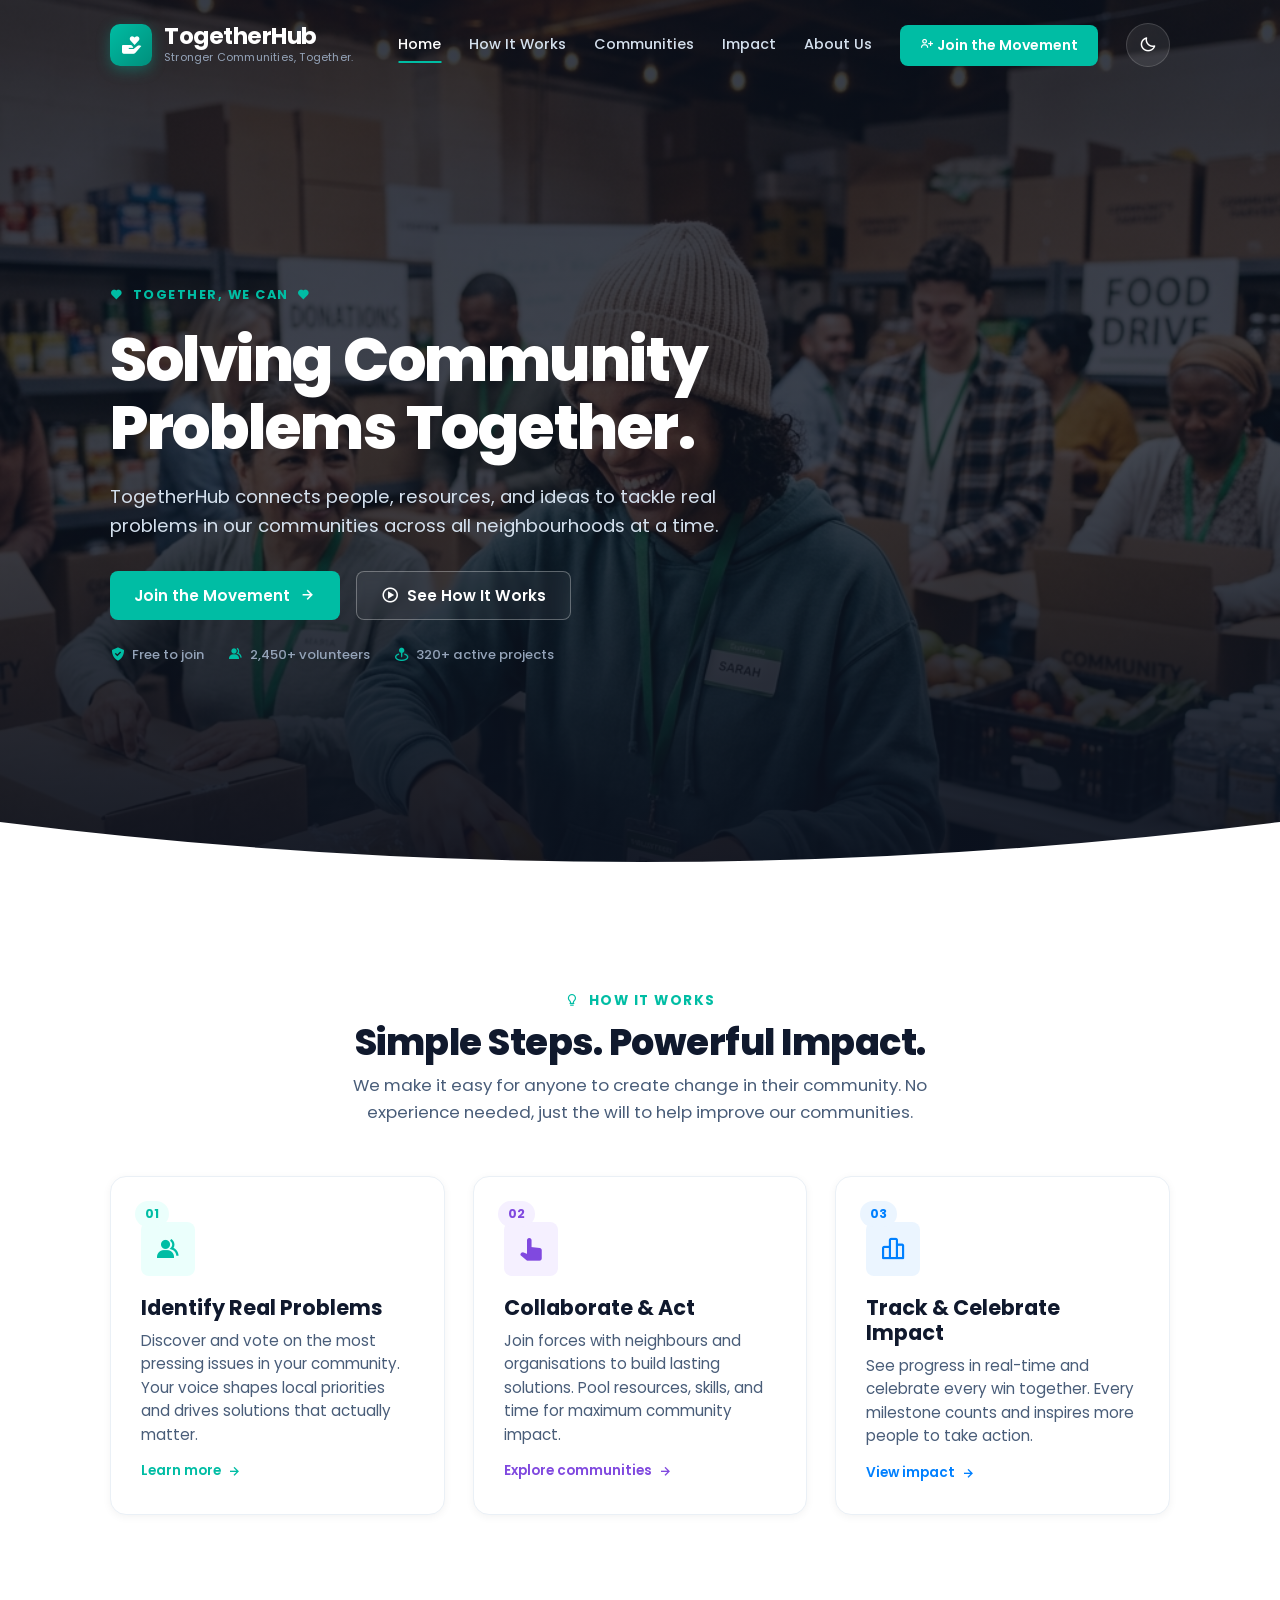
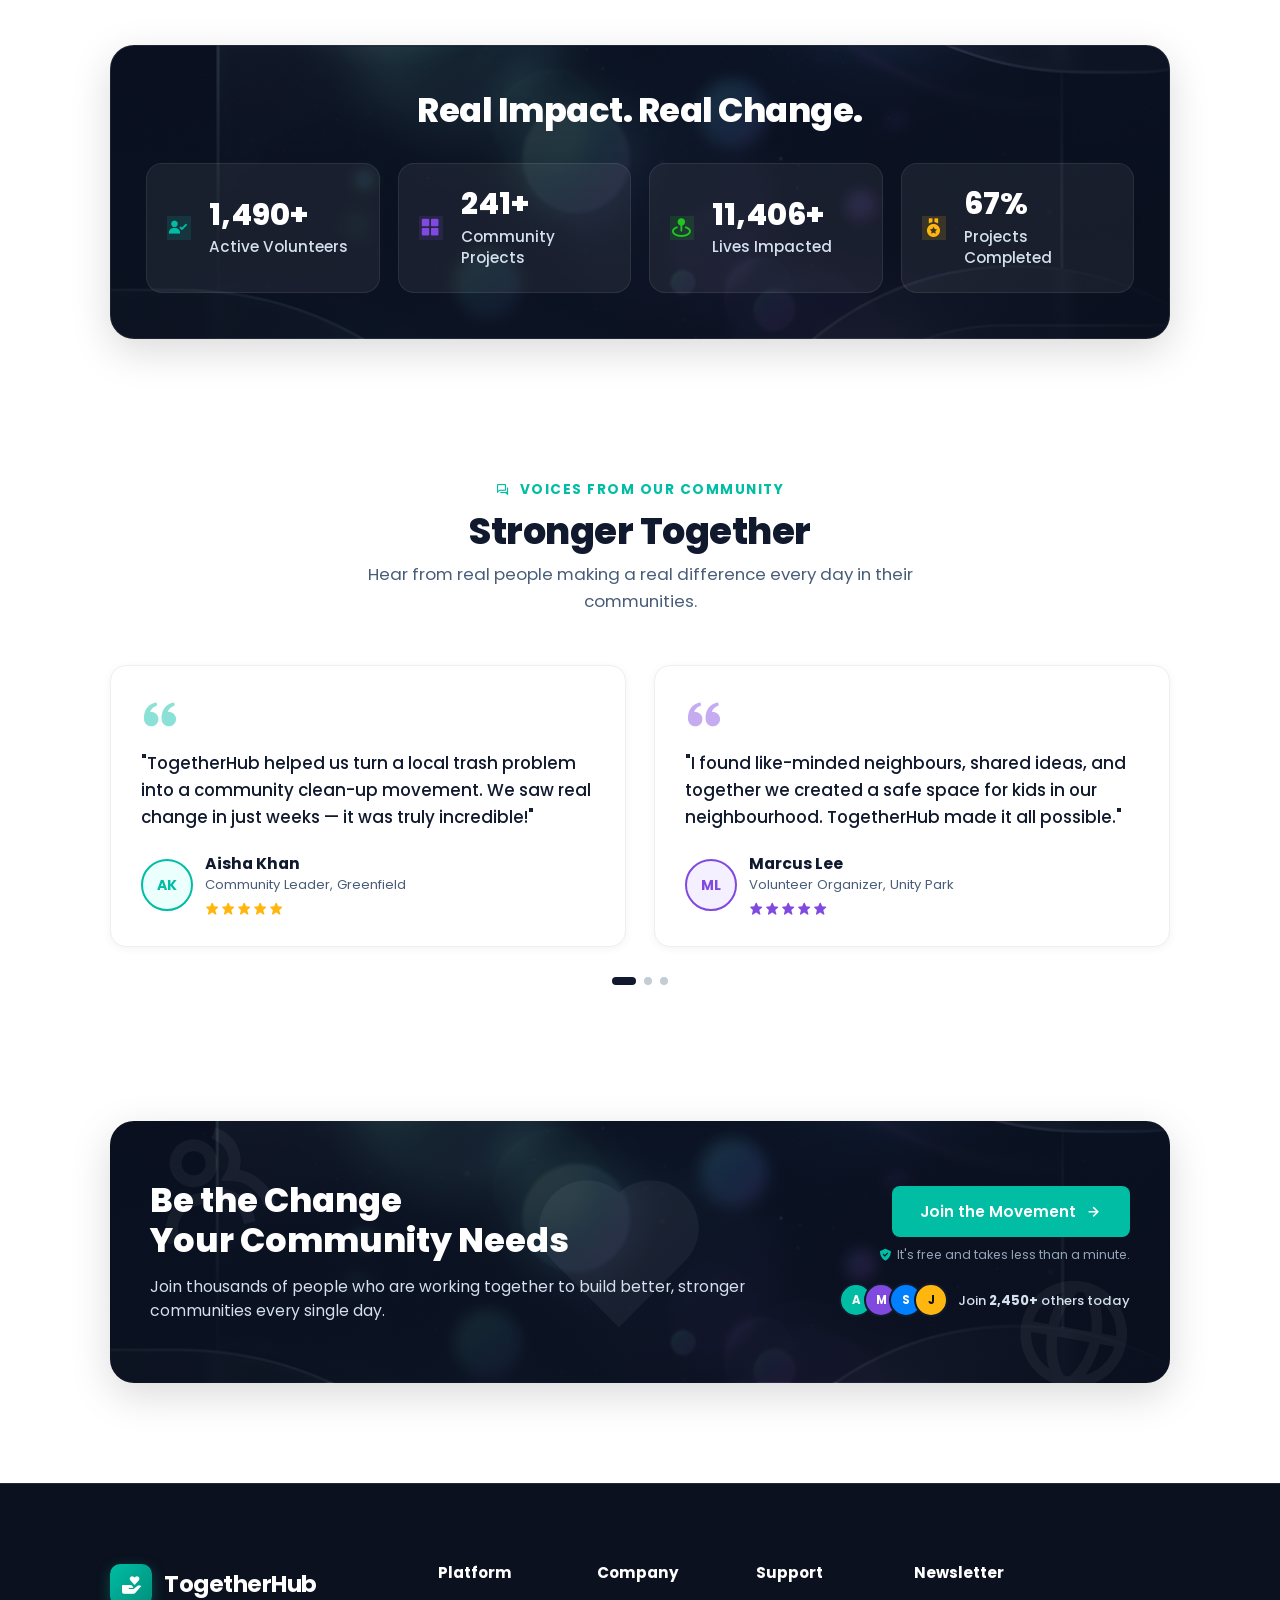
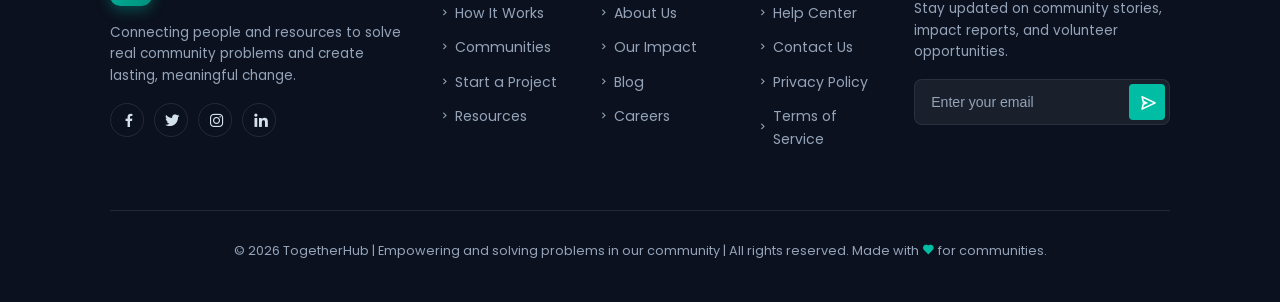
==== commit 9d0eee18: "Performed some edits on the background images" ====
--- a/index.html
+++ b/index.html
@@ -42,7 +42,7 @@
                 <a href="how-it-works.html" class="nav-link">How It Works</a>
                 <a href="communities.html" class="nav-link">Communities</a>
                 <a href="impact.html" class="nav-link">Impact</a>
-                <a href="about-us.html" class="nav-link">About Us</a>
+                <a href="about.html" class="nav-link">About Us</a>
                 <button class="btn-header" data-modal-target="modal-join">
                     <i class='bx bx-user-plus'></i> Join the Movement
                 </button>
--- a/style.css
+++ b/style.css
@@ -443,7 +443,7 @@
       rgba(11, 17, 30, 0.76) 50%,
       rgba(11, 17, 30, 0.96) 100%
     ),
-    url('assets/hero_background.png');
+    url('assets/hero-bg.png');
   background-size: cover;
   background-position: center 25%;
   background-repeat: no-repeat;
@@ -455,6 +455,7 @@
   align-items: center;
   overflow: hidden;
 }
+
 
 .hero-content {
   max-width: 620px;
